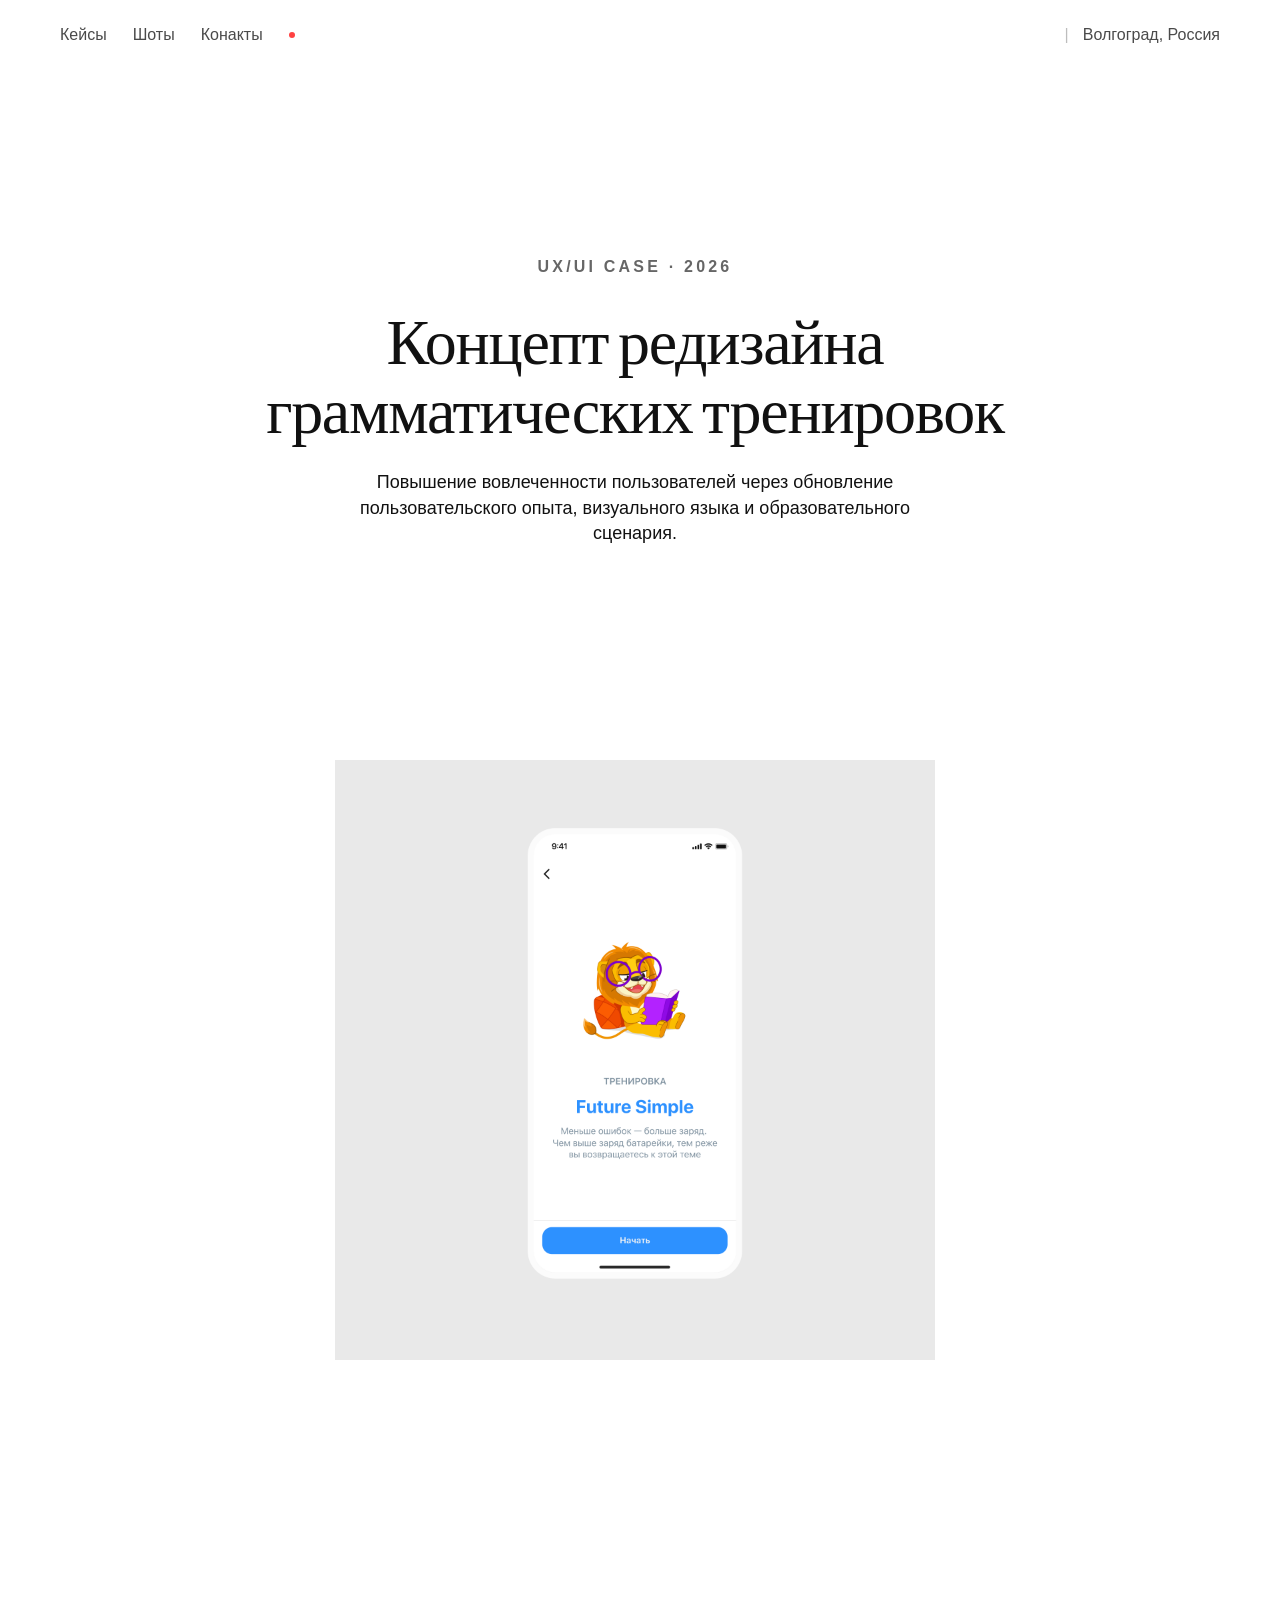
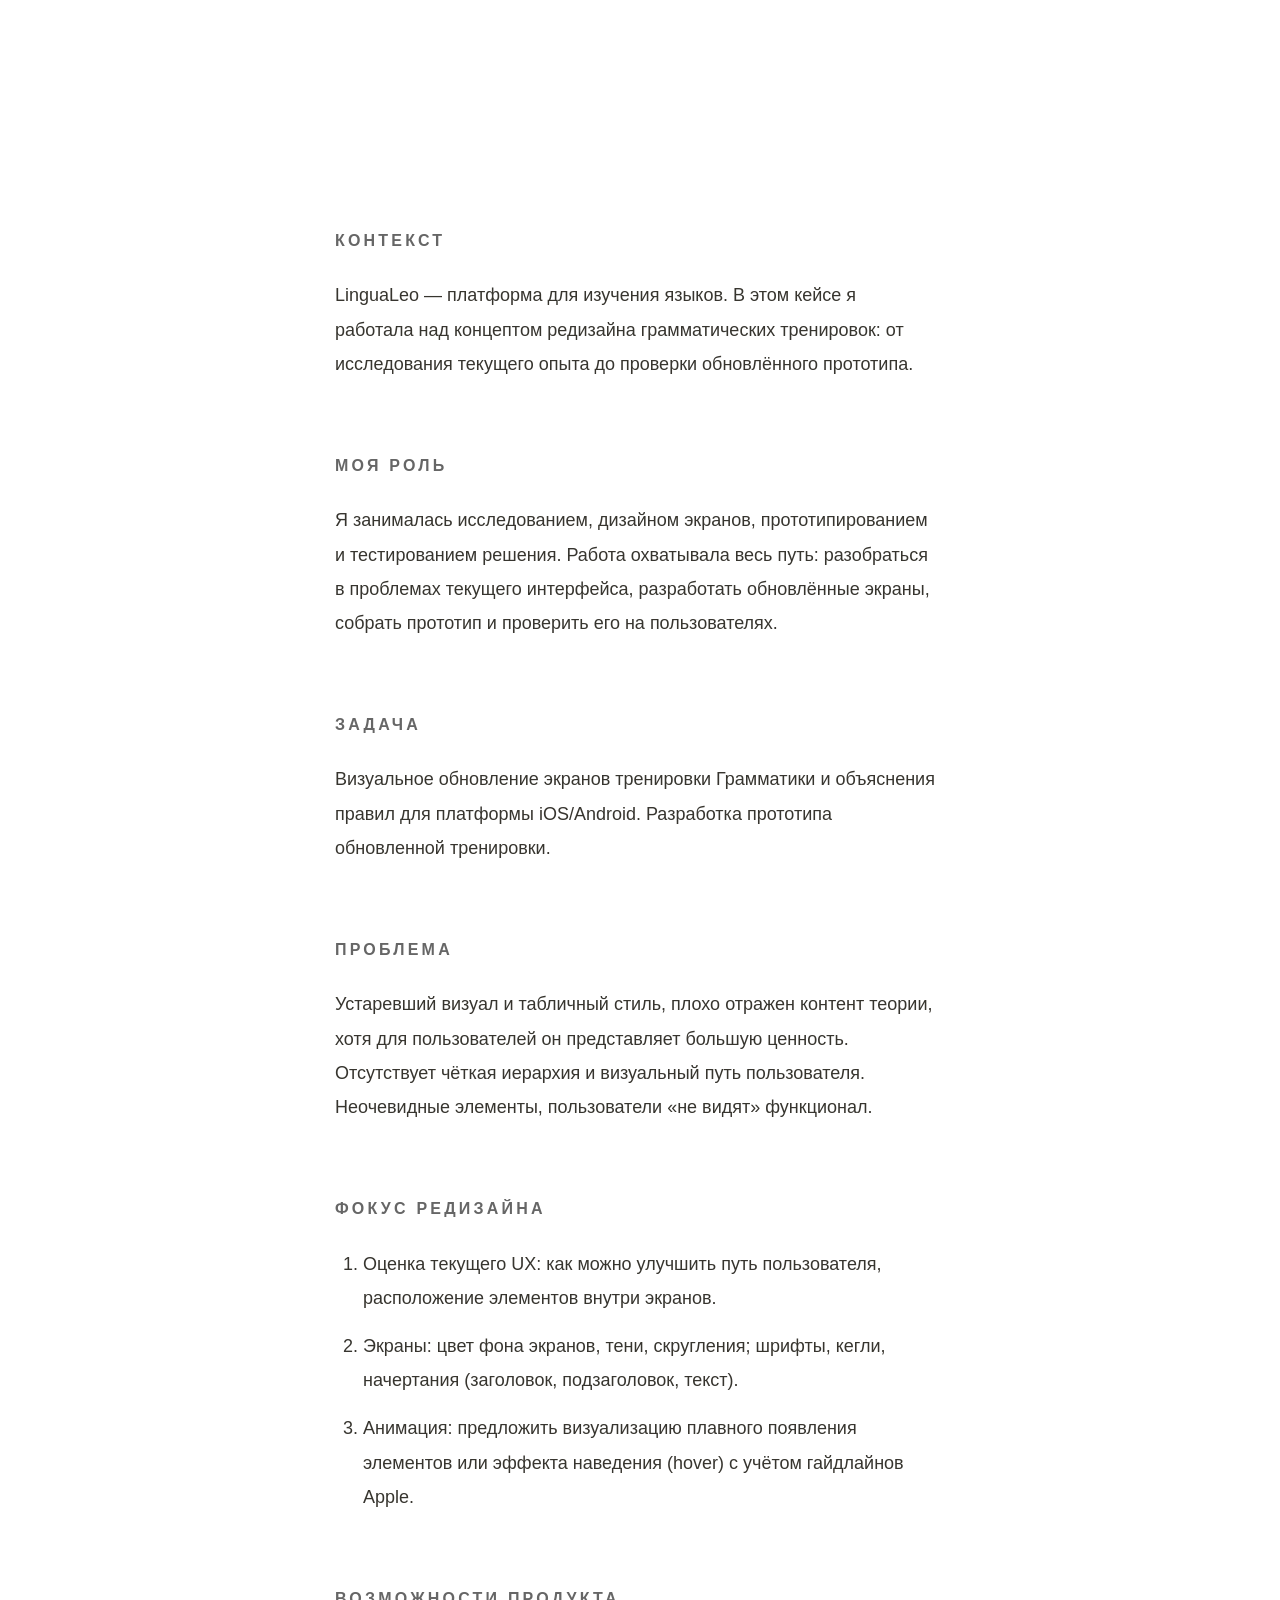
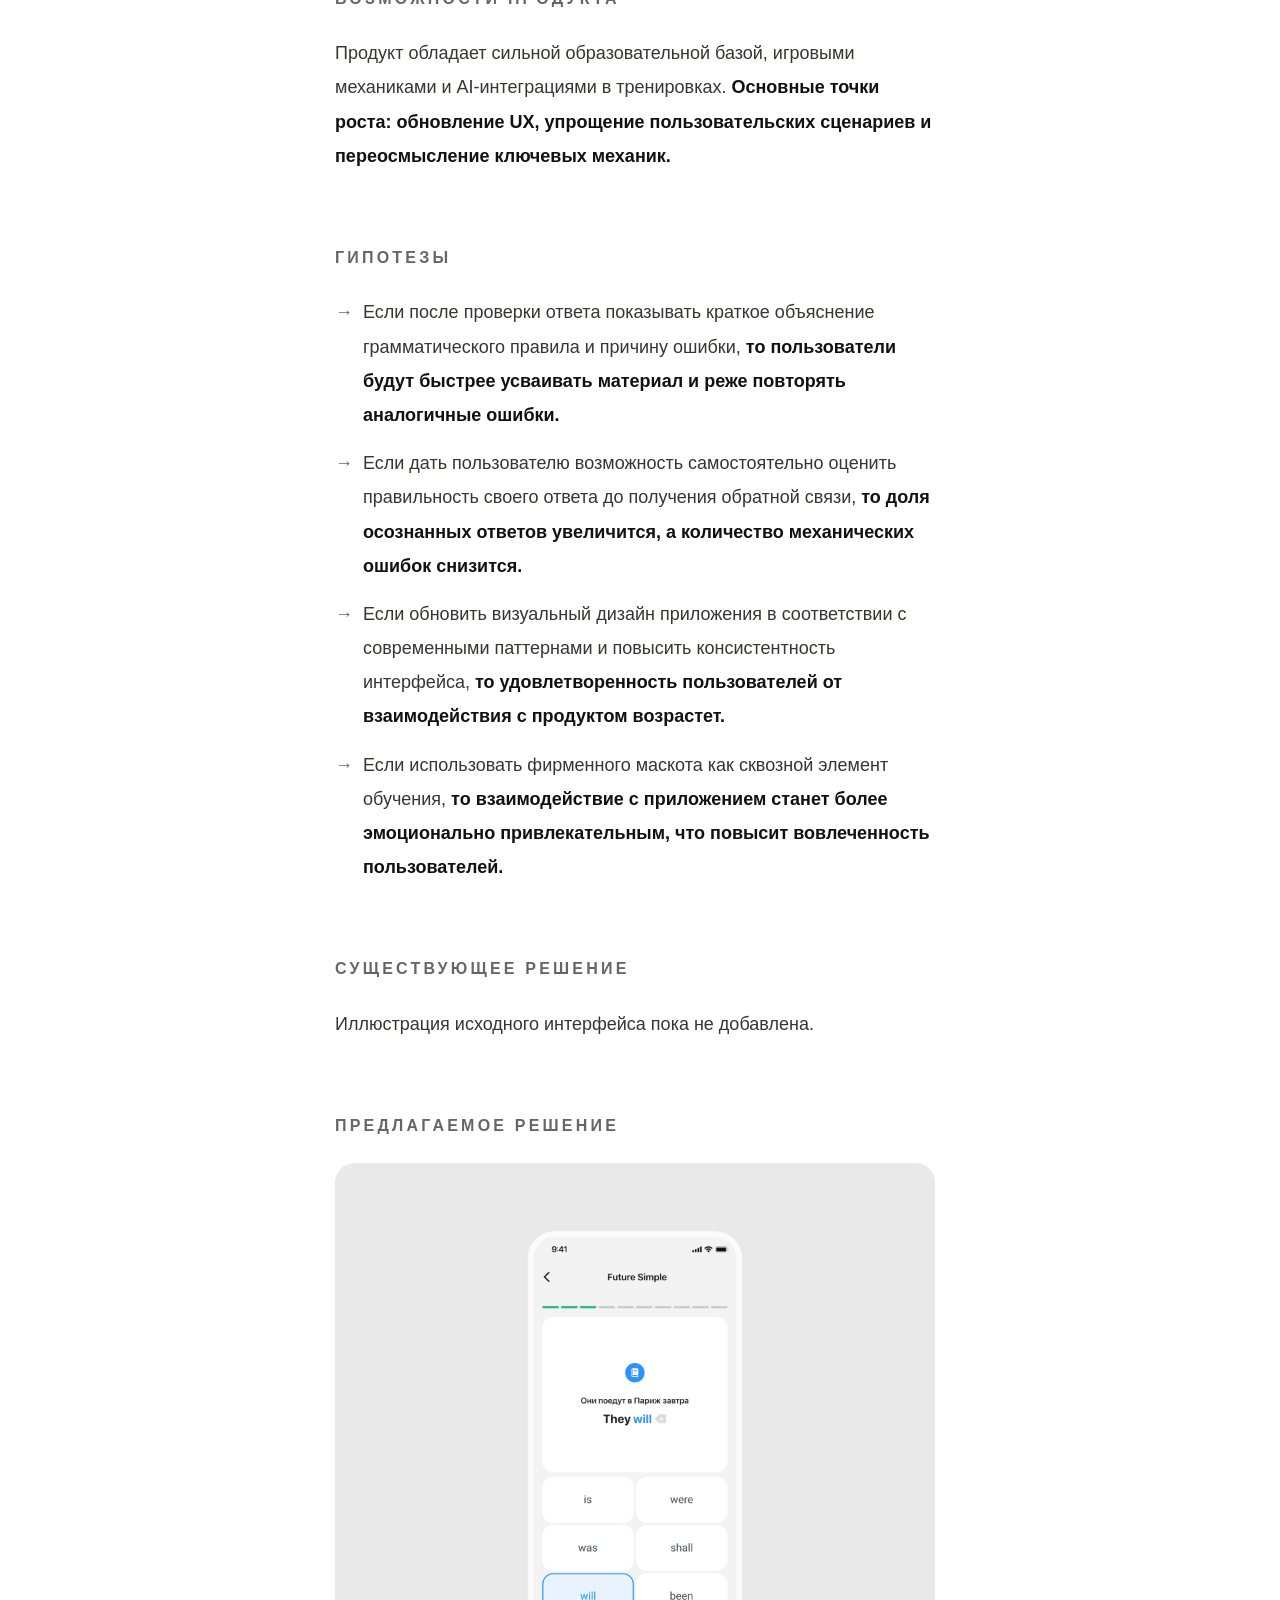
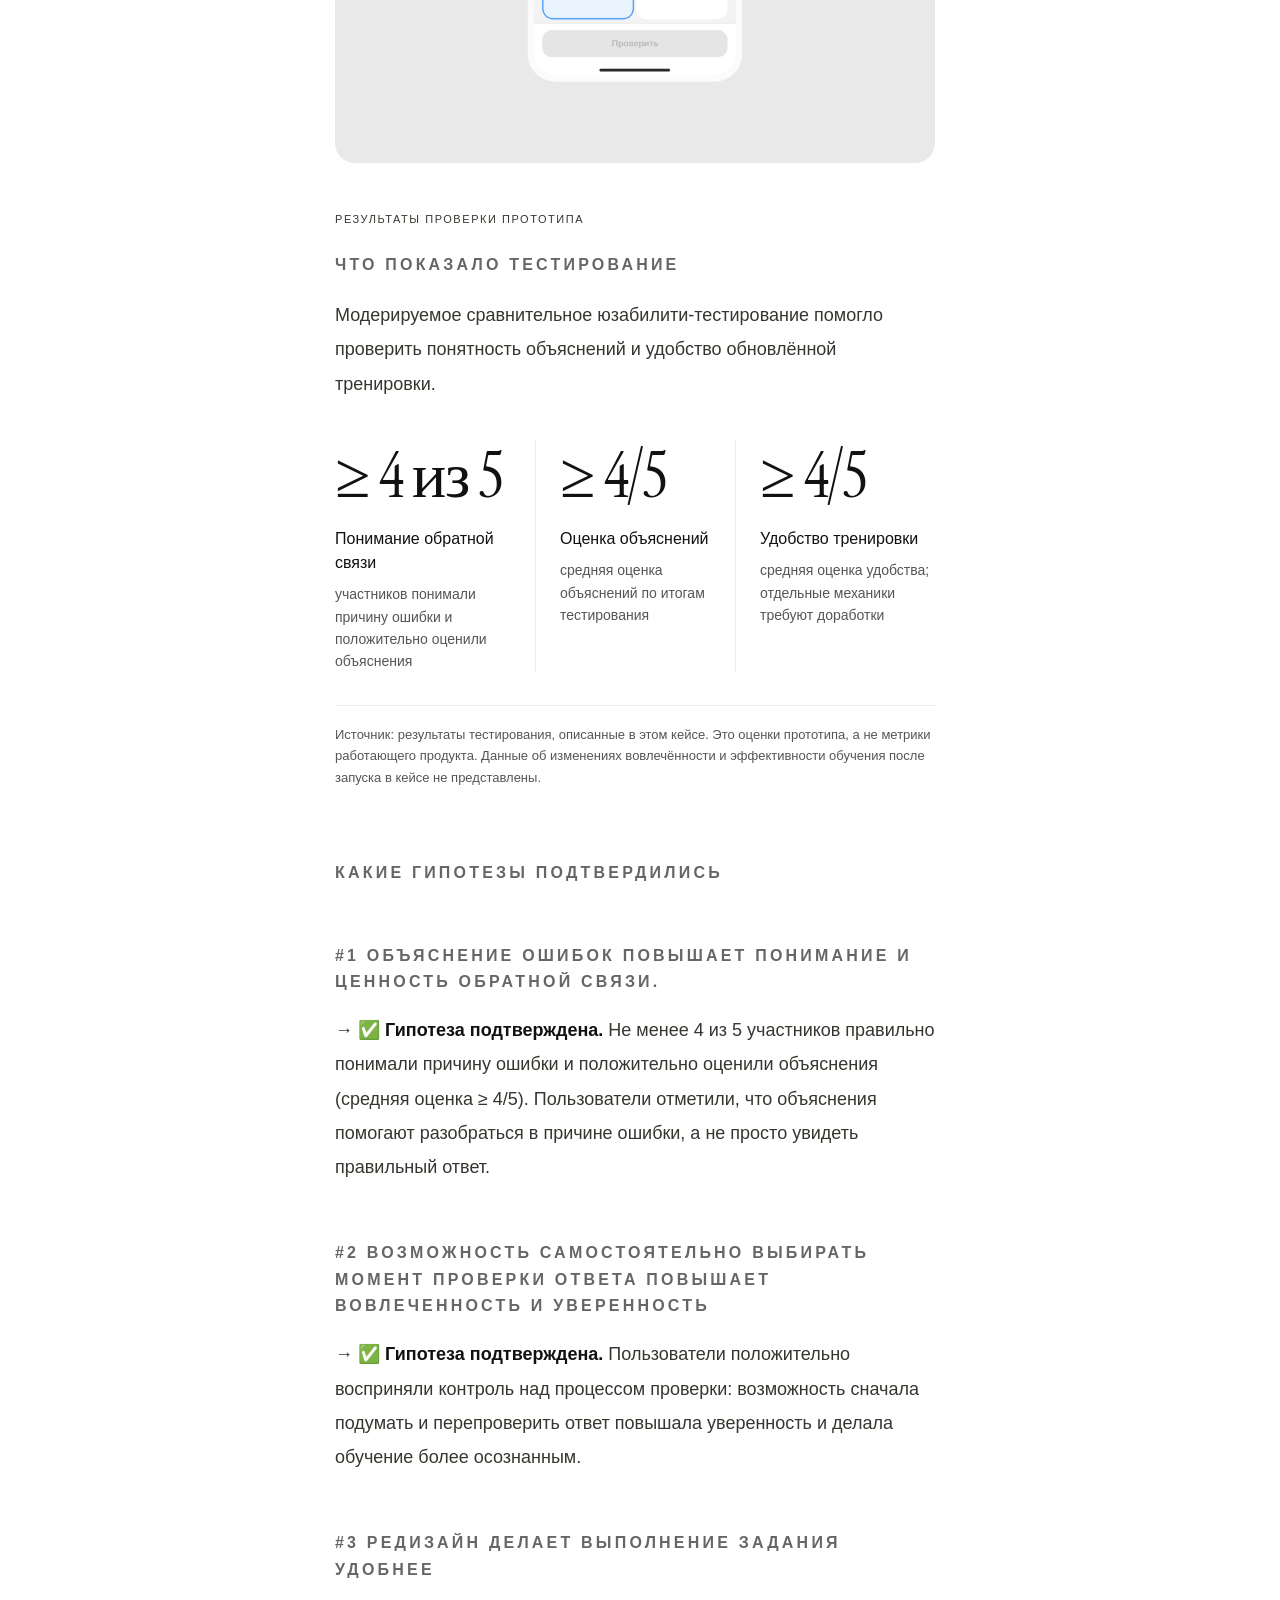
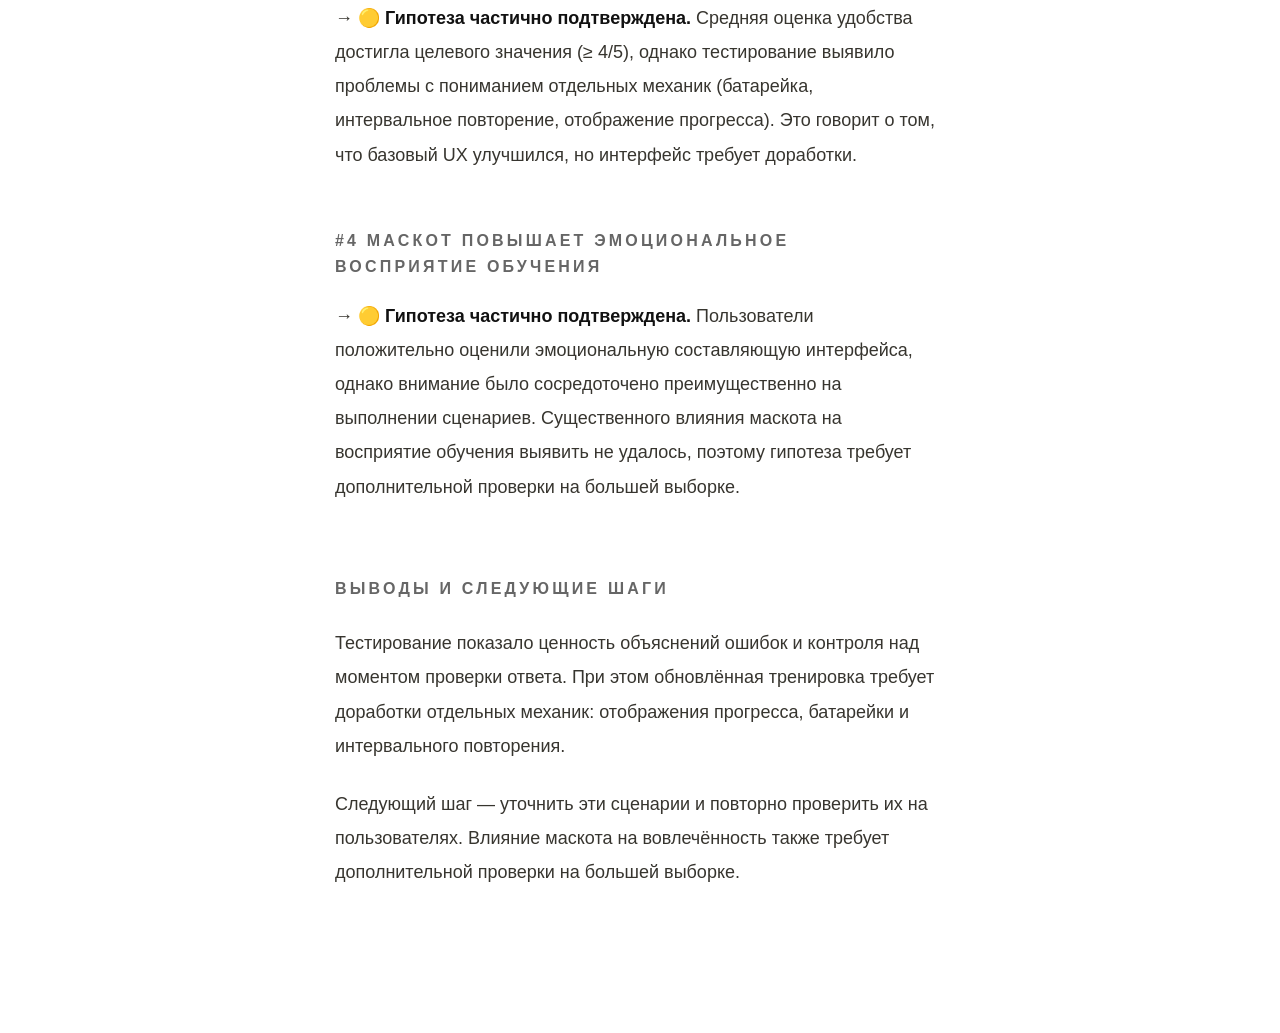
==== ling.html @ b4ce3ec4 "Center case caption and move close button outside popup" ====
<!DOCTYPE html>
<html lang="ru">
  <head>
    <meta charset="UTF-8" />
    <meta name="viewport" content="width=device-width, initial-scale=1.0" />
    <meta http-equiv="X-UA-Compatible" content="ie=edge" />
    <title>Lingualeo</title>
    <link rel="stylesheet" href="styles.css?v=20261026-case-header-1" />
    <link rel="stylesheet" href="ling.css?v=20261026-case-header-1" />
    <link rel="preconnect" href="https://fonts.googleapis.com" />
    <link rel="preconnect" href="https://fonts.gstatic.com" crossorigin />
    <link
      href="https://fonts.googleapis.com/css2?family=Instrument+Serif:ital@0;1&display=swap"
      rel="stylesheet"
    />
  </head>
  <header class="header">
    <nav class="nav">
      <a href="#home">Кейсы</a>
      <a href="#projects">Шоты</a>
      <a href="#contact">Конакты</a>

      <span class="status"></span>
    </nav>

    <div class="header__info">
      <span id="clock"></span>

      <span class="divider">|</span>

      <span>Волгоград, Россия</span>
    </div>
  </header>
  <body class="case-page">
    <!-- Hero -->
    <section class="hero">
      <div class="hero__content">
        <p class="hero__subtitle">UX/UI CASE · 2026</p>

        <h1 class="hero__title">
          Концепт редизайна<br />
          грамматических тренировок
        </h1>

        <p class="hero__link">
          Повышение вовлеченности пользователей через обновление
          пользовательского опыта, визуального языка и образовательного
          сценария.
        </p>
      </div>
    </section>

    <!-- Большой баннер -->

    <section class="ui-design">
      <img src="imahes/lingualeo-01.png" class="case-cover" alt="LinguaLeo" />
    </section>

    <!--аапп --->

    <section class="case-content">
      <div class="case-container">
        <h2 class="case-section-title">Контекст</h2>
        <p>LinguaLeo — платформа для изучения языков. В этом кейсе я работала над концептом редизайна грамматических тренировок: от исследования текущего опыта до проверки обновлённого прототипа.</p>

        <h3>Моя роль</h3>
        <p>Я занималась исследованием, дизайном экранов, прототипированием и тестированием решения. Работа охватывала весь путь: разобраться в проблемах текущего интерфейса, разработать обновлённые экраны, собрать прототип и проверить его на пользователях.</p>


        <h3>Задача</h3>

        <p>
          Визуальное обновление экранов тренировки Грамматики и объяснения
          правил для платформы iOS/Android. Разработка прототипа обновленной
          тренировки.
        </p>

        <h3>Проблема</h3>

        <p>
          Устаревший визуал и табличный стиль, плохо отражен контент теории,
          хотя для пользователей он представляет большую ценность. Отсутствует
          чёткая иерархия и визуальный путь пользователя. Неочевидные элементы,
          пользователи «не видят» функционал.
        </p>

        <h3>Фокус редизайна</h3>

        <ol>
          <li>
            Оценка текущего UX: как можно улучшить путь пользователя,
            расположение элементов внутри экранов.
          </li>

          <li>
            Экраны: цвет фона экранов, тени, скругления; шрифты, кегли,
            начертания (заголовок, подзаголовок, текст).
          </li>

          <li>
            Анимация: предложить визуализацию плавного появления элементов или
            эффекта наведения (hover) с учётом гайдлайнов Apple.
          </li>
        </ol>

        <h3>Возможности продукта</h3>

        <p>
          Продукт обладает сильной образовательной базой, игровыми механиками и
          AI-интеграциями в тренировках.

          <strong>
            Основные точки роста: обновление UX, упрощение пользовательских
            сценариев и переосмысление ключевых механик.
          </strong>
        </p>

        <h3>Гипотезы</h3>

        <ul class="arrow-list">
          <li>
            Если после проверки ответа показывать краткое объяснение
            грамматического правила и причину ошибки,
            <strong>
              то пользователи будут быстрее усваивать материал и реже повторять
              аналогичные ошибки.
            </strong>
          </li>

          <li>
            Если дать пользователю возможность самостоятельно оценить
            правильность своего ответа до получения обратной связи,
            <strong>
              то доля осознанных ответов увеличится, а количество механических
              ошибок снизится.
            </strong>
          </li>

          <li>
            Если обновить визуальный дизайн приложения в соответствии с
            современными паттернами и повысить консистентность интерфейса,
            <strong>
              то удовлетворенность пользователей от взаимодействия с продуктом
              возрастет.
            </strong>
          </li>

          <li>
            Если использовать фирменного маскота как сквозной элемент обучения,
            <strong>
              то взаимодействие с приложением станет более эмоционально
              привлекательным, что повысит вовлеченность пользователей.
            </strong>
          </li>
        </ul>

        <h3>Существующее решение</h3>

        <p>Иллюстрация исходного интерфейса пока не добавлена.</p>

        <h3>Предлагаемое решение</h3>

        <img src="imahes/lingualeo-02.png" alt="Концепт интерфейса LinguaLeo" loading="lazy" />

        <section class="case-results" aria-labelledby="case-results-title">
          <p class="case-results__eyebrow">РЕЗУЛЬТАТЫ ПРОВЕРКИ ПРОТОТИПА</p>
          <h2 id="case-results-title">Что показало тестирование</h2>
          <p class="case-results__intro">Модерируемое сравнительное юзабилити-тестирование помогло проверить понятность объяснений и удобство обновлённой тренировки.</p>
          <dl class="case-metrics">
            <div class="case-metrics__item">
              <dt>Понимание обратной связи</dt>
              <dd><strong>≥ 4 из 5</strong><span>участников понимали причину ошибки и положительно оценили объяснения</span></dd>
            </div>
            <div class="case-metrics__item">
              <dt>Оценка объяснений</dt>
              <dd><strong>≥ 4/5</strong><span>средняя оценка объяснений по итогам тестирования</span></dd>
            </div>
            <div class="case-metrics__item">
              <dt>Удобство тренировки</dt>
              <dd><strong>≥ 4/5</strong><span>средняя оценка удобства; отдельные механики требуют доработки</span></dd>
            </div>
          </dl>
          <p class="case-results__note">Источник: результаты тестирования, описанные в этом кейсе. Это оценки прототипа, а не метрики работающего продукта. Данные об изменениях вовлечённости и эффективности обучения после запуска в кейсе не представлены.</p>
        </section>

        <h3>Какие гипотезы подтвердились</h3>

        <h4>
          #1 Объяснение ошибок повышает понимание и ценность обратной связи.
        </h4>

        <p>
          → ✅ <strong>Гипотеза подтверждена.</strong>
          Не менее 4 из 5 участников правильно понимали причину ошибки и
          положительно оценили объяснения (средняя оценка ≥ 4/5). Пользователи
          отметили, что объяснения помогают разобраться в причине ошибки, а не
          просто увидеть правильный ответ.
        </p>

        <h4>
          #2 Возможность самостоятельно выбирать момент проверки ответа повышает
          вовлеченность и уверенность
        </h4>

        <p>
          → ✅ <strong>Гипотеза подтверждена.</strong>
          Пользователи положительно восприняли контроль над процессом проверки:
          возможность сначала подумать и перепроверить ответ повышала
          уверенность и делала обучение более осознанным.
        </p>

        <h4>#3 Редизайн делает выполнение задания удобнее</h4>

        <p>
          → 🟡 <strong>Гипотеза частично подтверждена.</strong>
          Средняя оценка удобства достигла целевого значения (≥ 4/5), однако
          тестирование выявило проблемы с пониманием отдельных механик
          (батарейка, интервальное повторение, отображение прогресса). Это
          говорит о том, что базовый UX улучшился, но интерфейс требует
          доработки.
        </p>

        <h4>#4 Маскот повышает эмоциональное восприятие обучения</h4>

        <p>
          → 🟡 <strong>Гипотеза частично подтверждена.</strong>
          Пользователи положительно оценили эмоциональную составляющую
          интерфейса, однако внимание было сосредоточено преимущественно на
          выполнении сценариев. Существенного влияния маскота на восприятие
          обучения выявить не удалось, поэтому гипотеза требует дополнительной
          проверки на большей выборке.
        </p>
        <h3>Выводы и следующие шаги</h3>
        <p>Тестирование показало ценность объяснений ошибок и контроля над моментом проверки ответа. При этом обновлённая тренировка требует доработки отдельных механик: отображения прогресса, батарейки и интервального повторения.</p>
        <p>Следующий шаг — уточнить эти сценарии и повторно проверить их на пользователях. Влияние маскота на вовлечённость также требует дополнительной проверки на большей выборке.</p>
      </div>
    </section>
  </body>
</html>
---- styles.css ----
* {
  margin: 0;
  padding: 0;
  box-sizing: border-box;
}

.header {
  position: fixed;
  top: 0;
  left: 0;

  width: 100%;

  display: flex;
  justify-content: space-between;
  align-items: center;

  padding: 26px 60px;

  background: rgba(255, 255, 255, 0.75);
  backdrop-filter: blur(12px);
  -webkit-backdrop-filter: blur(12px);

  z-index: 999;
}

.nav {
  display: flex;
  align-items: center;
  gap: 26px;
}

.nav a {
  text-decoration: none;
  color: #4a4a4a;
  font-family: Inter, sans-serif;
  font-size: 16px;

  transition: 0.25s;
}

.nav a:hover {
  color: #111;
}

.status {
  width: 6px;
  height: 6px;

  background: #ff4242;
  border-radius: 50%;
}

.header__info {
  display: flex;
  align-items: center;
  gap: 14px;

  font-family: Inter, sans-serif;
  font-size: 16px;
  color: #4a4a4a;
}

.divider {
  color: #bdbdbd;
}

#theme-toggle {
  border: none;
  background: none;
  cursor: pointer;
  font-size: 20px;
}

body {
  background: #fff;
  color: #111;
}

.hero {
  min-height: 100vh;

  display: flex;
  justify-content: center;
  align-items: center;
}

.hero__content {
  display: flex;
  flex-direction: column;
  align-items: center;
  text-align: center;

  margin-top: -80px;
}
.hero__avatar {
  width: 200px;
  height: 200px;

  border-radius: 18px;
  object-fit: cover;

  margin-bottom: 28px;
}

.hero__subtitle {
  font-family: "Inter", sans-serif;
  font-size: 16px;
  font-weight: 500;

  letter-spacing: 0.4em;
  color: #9b9b9b;

  margin-bottom: 32px;
}
.hero__title {
  font-family: "Instrument Serif", serif;
  font-size: 72px;
  font-weight: 400;
  line-height: 0.95;
  letter-spacing: -0.02em;
  margin-bottom: 24px;
}

.hero__link {
  display: flex;
  flex-direction: column;
  align-items: center;
  text-align: center;
  font-family: "Inter", sans-serif;
  font-size: 18px;
  color: #111;
  line-height: 1.4;
  max-width: 600px;

  text-decoration: none;
  transition: opacity 0.25s;
  margin-bottom: 16px;
}

.about__links {
  display: flex;
  gap: 32px;
  flex-wrap: wrap;
  justify-content: center;
}

.about__links a {
  font-family: "Inter", sans-serif;
  font-size: 18px;
  color: #555;

  text-decoration: none;

  transition: 0.25s;
}

.about__links a:hover {
  color: #111;
}

/* =========================
   Mobile
========================= */

@media (max-width: 768px) {
  .header {
    padding: 20px;
  }

  .nav {
    gap: 16px;
  }

  .nav a {
    font-size: 16px;
  }

  .header__info {
    display: none;
  }

  .hero {
    padding: 100px 20px 40px;
    min-height: auto;
  }

  .hero__content {
    margin-top: 0;
  }

  .hero__avatar {
    width: 128px;
    height: 128px;
    margin-bottom: 24px;
    margin-top: 48px;
  }

  .hero__subtitle {
    font-size: 12px;
    letter-spacing: 0.3em;
    margin-bottom: 32px;
    text-align: center;
  }

  .hero__title {
    font-size: 48px;
    line-height: 1;
    margin-bottom: 20px;
  }

  .hero__link {
    font-size: 16px;
    margin-bottom: 32px;
    max-width: 320px;
  }

  .about__links {
    gap: 18px;
    flex-direction: column;
    align-items: center;
    margin-bottom: 96px;
  }

  .about__links a {
    font-size: 16px;
  }
}

@media (max-width: 768px) {
  .header {
    justify-content: center;
    padding: 18px 20px;
  }

  .header__info {
    display: none;
  }

  .nav {
    gap: 20px;
    flex-wrap: wrap;
    justify-content: center;
  }
}

/* ===== UI Design Section ===== */

.ui-design {
  padding: 80px 20px; /* Расстояние между блоками тут */

  display: flex;
  flex-direction: column;
  align-items: center;
}

.ui-design__subtitle {
  font-family: "Inter", sans-serif;
  font-size: 12px;
  letter-spacing: 0.18em;
  text-transform: uppercase;

  color: #888;

  margin-bottom: 10px;
}

.ui-design__title {
  font-family: "Instrument Serif", serif;
  font-size: 48px;
  font-weight: 400;

  margin-bottom: 16px;
}

.ui-design__card {
  width: 640px;
  height: 640px;

  background: #ffd7cc;

  border-radius: 24px;

  display: flex;
  justify-content: center;
  align-items: flex-end;
  margin-bottom: 48px;
}

.ui-design__card img {
  width: 100%;

  display: block;

  transform: translateY(15px);
}

.ui-design {
  transform: translateY(-220px);
}

/* ===== MOB UI Design Section ===== */

@media (max-width: 768px) {
  .ui-design {
    padding: 36px 20px;
    transform: translateY(-100px);
  }

  .ui-design__card {
    width: 100%;
    max-width: 340px;
    height: 340px;
    border-radius: 20px;
    margin-bottom: 32px;
  }

  .ui-design__card img {
    width: 100%;
    transform: translateY(8px);
  }

  .ui-design__title {
    font-size: 48px;
    margin-bottom: 12px;
    text-align: center;
  }

  .ui-design__subtitle {
    font-size: 11px;
    letter-spacing: 0.12em;
    text-align: center;
  }
}

.ui-design__title {
  font-family: "Instrument Serif", serif;
  font-size: 64px;
  font-weight: 400;
  margin-bottom: 16px;
  cursor: pointer;
}

/* Слайдер */
.slider {
  position: relative;
  width: 640px;
  height: 640px;
  overflow: hidden;
  border-radius: 24px;
  background: #f8eae2;
  margin-bottom: 40px;
}

.slides {
  display: flex;
  width: 100%;
  height: 100%;
  transition: transform 1.5s ease;
}

.slide {
  transition: transform 0.3s ease;
  cursor: pointer;
  flex: 0 0 100%;
  width: 100%;
  height: 100%;
  object-fit: contain;
}
.slide.active {
  opacity: 1;
}

.slide:hover {
  transform: scale(1.02);
}

.slider__btn {
  position: absolute;
  top: 50%;
  transform: translateY(-50%);
  opacity: 0.5;

  width: 42px;
  height: 42px;

  border: none;
  border-radius: 50%;

  background: rgba(255, 255, 255, 0.8);

  cursor: pointer;

  font-size: 22px;

  transition: 0.3s;

  z-index: 10;
}

.slider__btn:hover {
  background: white;
  opacity: 0.75;
}

.slider__btn--prev {
  left: 20px;
}

.slider__btn--next {
  right: 20px;
}

.slider__dots {
  position: absolute;

  bottom: 28px;
  left: 50%;

  transform: translateX(-50%);

  display: flex;
  gap: 10px;
}

.dot {
  width: 8px;
  height: 8px;

  border-radius: 50%;

  background: rgba(255, 255, 255, 0.45);

  cursor: pointer;

  transition: 0.3s;
}

.dot.active {
  background: #ffffff;
}

/* ===== Mobile Slider ===== */

@media (max-width: 768px) {
  .slider {
    width: 100%;
    max-width: 340px;
    height: 340px;

    border-radius: 20px;
    margin-bottom: 32px;
  }

  .slides {
    display: flex;
    width: 100%;
    height: 100%;
    transition: transform 1.5s ease;
  }

  .slide {
    object-fit: contain;
  }

  .slider__btn {
    width: 32px;
    height: 32px;

    top: 50%;
    transform: translateY(-50%);

    padding: 0;

    display: flex;
    justify-content: center;
    align-items: center;
  }

  .slider__btn--prev {
    left: 12px;
  }

  .slider__btn--next {
    right: 12px;
  }

  .slider__btn img {
    width: 18px;
    height: 18px;
    display: block;
  }

  .slider__dots {
    bottom: 16px;
    gap: 8px;
  }

  .dot {
    width: 6px;
    height: 6px;
  }
  .slider__btn img {
    width: 12px;
    height: 12px;
  }
}
.mobile-br {
  display: none;
}

@media (max-width: 768px) {
  .mobile-br {
    display: block;
  }
}

.hover-label {
  position: fixed;
  left: 0;
  top: 0;

  padding: 10px 18px;

  border-radius: 999px;

  background: #111;
  color: #fff;

  font-size: 14px;
  font-weight: 500;

  pointer-events: none;

  opacity: 0;
  transform: translate(-50%, -50%) scale(0.8);

  transition: opacity 0.25s ease, transform 0.25s ease;

  z-index: 9999;
}

.hover-label.show {
  opacity: 1;
  transform: translate(-50%, -50%) scale(1);
}

.project-link {
  display: inline-block;
  color: inherit;
  text-decoration: none;
}

.ui-design__title {
  position: relative;
  display: inline-block;
  transition: transform 0.35s cubic-bezier(0.22, 0.61, 0.36, 1);
}

.ui-design__title::after {
  content: "→";
  position: absolute;
  top: 50%;
  right: -78px;

  transform: translateY(-50%) translateX(-8px);
  opacity: 0;

  transition: 0.35s cubic-bezier(0.22, 0.61, 0.36, 1);
}

.project-link .ui-design__title {
  transition: opacity 0.3s ease;
}

.project-link:hover .ui-design__title {
  opacity: 0.55;
}
html {
  scroll-behavior: smooth;
}
.hero__link a {
  color: inherit;
  text-decoration: none;
}

.hero__link a:visited {
  color: inherit;
}

.hero__link a:hover {
  color: inherit;
  text-decoration: none;
}

.hero__link a:active {
  color: inherit;
}
.hero__link a {
  color: inherit;
  text-decoration: none;
  border-bottom: 1px solid transparent;
  transition: border-color 0.2s ease;
}

.hero__link a:hover {
  border-bottom-color: currentColor;
}

.hero2 {
  margin-top: 200px;
  margin-bottom: 400px;
}

/* Mobile */
@media (max-width: 768px) {
  .hero2 {
    margin-bottom: 300px;
    margin-top: 164px;
  }
}

.hero2__title {
  font-size: 64px;
  text-align: center;
  font-family: "Instrument Serif", serif;

  font-weight: 400;

  margin-bottom: 16px;
}

/* Case overlay: the project stays visible behind a reading surface. */
:root {
  --scroll-thumb: #c5c5c5;
  --scroll-track: #fff;
  --scroll-hover: #888;
  --scroll-active: #555;
  scrollbar-color: var(--scroll-thumb) var(--scroll-track);
  scrollbar-gutter: stable;
}
* { scrollbar-color: var(--scroll-thumb) var(--scroll-track); scrollbar-width: thin; }
::-webkit-scrollbar { width: 8px; height: 8px; }
::-webkit-scrollbar-track { background: var(--scroll-track); }
::-webkit-scrollbar-thumb { background: var(--scroll-thumb); border: 2px solid var(--scroll-track); border-radius: 999px; }
::-webkit-scrollbar-thumb:hover { background: var(--scroll-hover); }
::-webkit-scrollbar-thumb:active { background: var(--scroll-active); }
html.case-open { overflow: hidden; }
.case-trigger { color: inherit; text-decoration: none; cursor: pointer; }
.case-trigger:hover { opacity: .6; }
.case-trigger:active { opacity: .8; }
.case-trigger:focus-visible, .case-dialog button:focus-visible, .case-dialog a:focus-visible {
  outline: 2px solid #111; outline-offset: 5px; border-radius: 4px;
}
.case-dialog {
  border: 0; border-radius: 24px; padding: 0;
  margin: auto; width: min(1040px, calc(100% - 64px));
  max-height: calc(100dvh - 64px); background: #fff; color: #111;
  box-shadow: 0 24px 100px #0003; overflow: hidden;
}
.case-dialog[open] { display: flex; flex-direction: column; }
.case-dialog::backdrop { background: #1119; backdrop-filter: blur(5px); }
.case-dialog__bar {
  display: flex; align-items: center; justify-content: space-between;
  gap: 16px; padding: 14px 24px; flex-shrink: 0; border-bottom: 1px solid #ececec;
}
.case-dialog__bar h2 { font: 500 14px/1.5 Inter, sans-serif; }
.case-dialog__close {
  width: 44px; height: 44px; border: 0; border-radius: 50%; background: #f5f5f5;
  color: #111; font: 28px/1 sans-serif; cursor: pointer;
}
.case-dialog__close:hover { background: #e5e5e5; }
.case-dialog__close:active { background: #d5d5d5; }
.case-dialog__body { overflow-y: auto; overscroll-behavior: contain; scrollbar-gutter: stable; min-height: 240px; }
.case-dialog .hero { min-height: auto; padding: 64px 32px 40px; }
.case-dialog .hero__content { margin: 0; }
.case-dialog .hero__subtitle { color: #666; letter-spacing: .2em; margin-bottom: 24px; }
.case-dialog .hero__title { font-size: clamp(34px, 5vw, 64px); line-height: 1.08; }
.case-dialog .hero__link { margin: 0; max-width: 620px; }
.case-dialog .ui-design { transform: none; padding: 0 32px; }
.case-dialog .case-cover { width: min(100%, 640px); height: auto; aspect-ratio: 1; object-fit: contain; border-radius: 20px; }
.case-dialog .case-content { padding: 0 24px 64px; }
.case-dialog .case-container { width: 100%; max-width: 760px; }
.case-dialog .case-container h3 { font-size: clamp(24px, 4vw, 32px); margin-top: 48px; }
.case-dialog .case-container h4 { font-size: clamp(20px, 3vw, 24px); }
.case-dialog .case-container p, .case-dialog .case-container li { font-size: 16px; line-height: 1.75; overflow-wrap: anywhere; }
.case-dialog__status { min-height: 240px; padding: 48px 24px; font: 16px/1.6 Inter, sans-serif; }
.case-dialog__status p { margin-bottom: 24px; }
.case-dialog__retry { padding: 10px 18px; margin-right: 20px; border: 1px solid #111; background: #111; color: #fff; border-radius: 8px; font: inherit; cursor: pointer; }
.case-dialog__retry:hover { background: #37352f; }
.case-dialog__retry:active { background: #555; }
.case-dialog__status a { color: #111; }
.case-dialog__status a:hover { text-decoration-thickness: 2px; }
@media (max-width: 600px) {
  .case-dialog { width: calc(100% - 16px); max-height: calc(100dvh - 16px); border-radius: 16px; }
  .case-dialog__bar { padding: 8px 16px; }
  .case-dialog .hero { padding: 40px 20px 24px; }
  .case-dialog .ui-design { padding: 0 16px; }
  .case-dialog .case-content { padding: 0 20px 40px; }
}
@media (prefers-reduced-motion: reduce) {
  html { scroll-behavior: auto; }
  .slides, .slide, .ui-design__title { transition: none; }
}
@media (forced-colors: active) {
  * { scrollbar-color: auto; }
  .case-dialog, .case-dialog__close { border: 1px solid CanvasText; }
}
---- ling.css ----
.case-content {
  padding: 120px 0;
}

.case-container {
  width: min(760px, calc(100% - 40px));
  margin: 0 auto;
}

.case-container h3 {
  font-family: "Inter", sans-serif;
  font-size: 32px;
  font-weight: 700;
  margin: 72px 0 24px;
  color: #111;
}

.case-container h4 {
  font-family: "Inter", sans-serif;
  font-size: 24px;
  font-weight: 600;
  margin: 56px 0 18px;
  color: #111;
}

.case-container p,
.case-container li {
  font-family: "Inter", sans-serif;
  font-size: 18px;
  line-height: 1.9;
  color: #37352f;
}

.case-container p {
  margin-bottom: 24px;
}

.case-container ol,
.case-container ul {
  margin: 24px 0 32px 28px;
}

.case-container li {
  margin-bottom: 14px;
}

.arrow-list {
  list-style: none;
  margin-left: 0 !important;
}

.arrow-list li {
  position: relative;
  padding-left: 28px;
}

.arrow-list li::before {
  content: "→";
  position: absolute;
  left: 0;
  color: #666;
}

.case-container strong {
  font-weight: 600;
  color: #111;
}

.case-container hr {
  margin: 80px 0;
  border: none;
  border-top: 1px solid #ececec;
}

.case-container img {
  width: 100%;
  border-radius: 20px;
  margin: 24px 0 48px;
  display: block;
}

/* Research outcomes, separate from unmeasured product impact. */
.case-results { margin-top: 48px; }
.case-results__eyebrow { font: 500 11px/1.5 Inter, sans-serif !important; letter-spacing: .14em; color: #555; }
.case-results h2 { font: 400 clamp(30px, 4vw, 44px)/1.15 "Instrument Serif", Georgia, serif; margin-bottom: 20px; }
.case-metrics { display: grid; grid-template-columns: repeat(3, minmax(0, 1fr)); gap: 0; margin: 40px 0 32px; }
.case-metrics__item { display: grid; grid-template-rows: auto auto 1fr; align-content: start; padding: 0 24px; font-family: Inter, sans-serif; }
.case-metrics__item:first-child { padding-left: 0; }
.case-metrics__item:last-child { padding-right: 0; }
.case-metrics__item + .case-metrics__item { border-left: 1px solid #ececec; }
.case-metrics dt { grid-row: 2; font-size: 16px; line-height: 1.5; color: #111; margin-bottom: 8px; }
.case-metrics dd { display: contents; }
.case-metrics dd strong { grid-row: 1; display: block; font-family: "Instrument Serif", Georgia, serif; font-size: clamp(40px, 5vw, 64px); line-height: 1.1; font-weight: 400; letter-spacing: -.02em; color: #111; margin-bottom: 16px; white-space: nowrap; }
.case-metrics dd span { grid-row: 3; display: block; font-size: 14px; line-height: 1.6; color: #555; }
.case-container .case-results__note { font-size: 13px; line-height: 1.65; color: #555; padding-top: 18px; border-top: 1px solid #ececec; }
@media (max-width: 600px) {
  .case-metrics { grid-template-columns: 1fr; gap: 24px; }
  .case-metrics__item, .case-metrics__item:first-child, .case-metrics__item:last-child { padding: 0; }
  .case-metrics__item + .case-metrics__item { border-left: 0; border-top: 1px solid #ececec; padding-top: 24px; }
}

.case-section-title {
  font: 400 clamp(30px, 4vw, 44px)/1.15 "Instrument Serif", Georgia, serif;
  margin: 48px 0 24px;
}


/* Case headings follow the existing UX/UI CASE eyebrow treatment. */
:is(.case-page, .case-dialog) :is(h1.hero__title, h2, h3, h4) {
  font-family: Inter, Arial, sans-serif;
  font-size: 16px;
  font-weight: 600;
  line-height: 1.65;
  letter-spacing: .2em;
  text-transform: uppercase;
  color: #666;
  overflow-wrap: anywhere;
}
.case-dialog .hero__title,
.case-page .hero__title { max-width: 680px; }
.case-dialog .hero__subtitle,
.case-page .hero__subtitle { font-weight: 600; letter-spacing: .2em; color: #666; }
@media (forced-colors: active) {
  :is(.case-page, .case-dialog) :is(h1, h2, h3, h4) { color: CanvasText; }
}

/* The case title retains the portfolio's expressive display typography. */
.case-page h1.hero__title,
.case-dialog h1.hero__title {
  font-family: "Instrument Serif", Georgia, serif;
  font-size: clamp(36px, 5vw, 64px);
  font-weight: 400;
  line-height: 1.08;
  letter-spacing: -.02em;
  text-transform: none;
  color: #111;
  max-width: 800px;
  text-wrap: balance;
  overflow-wrap: normal;
}

/* Reading measure: wider display title, narrower case narrative. */
.case-page h1.hero__title,
.case-dialog h1.hero__title { width: 100%; max-width: 800px; }
.case-page .hero__link,
.case-dialog .hero__link { width: 100%; max-width: 600px; }
.case-page .case-container,
.case-dialog .case-container { width: 100%; max-width: 600px; margin-inline: auto; }
.case-page .case-content { padding-inline: 20px; }

/* Case illustrations share the narrative's 600px reading column. */
.case-page .case-cover,
.case-dialog .case-cover {
  display: block;
  width: 100%;
  max-width: 600px;
  height: auto;
  margin-inline: auto;
}
.case-page .case-container img,
.case-dialog .case-container img {
  width: 100%;
  max-width: 600px;
  height: auto;
}
.case-dialog .ui-design { padding-inline: 24px; }
@media (max-width: 600px) {
  .case-dialog .ui-design { padding-inline: 20px; }
}

/* Compact case window with a shared 600px content measure. */
.case-dialog { width: min(680px, calc(100% - 32px)); }
.case-dialog .hero { padding-inline: 32px; }
.case-dialog .case-content,
.case-dialog .ui-design { padding-inline: 32px; }
@media (max-width: 600px) {
  .case-dialog { width: calc(100% - 16px); }
  .case-dialog .hero,
  .case-dialog .case-content,
  .case-dialog .ui-design { padding-inline: 20px; }
}


/* Centered case caption with the close control outside the reading surface. */
.case-dialog {
  position: fixed;
  width: min(680px, calc(100% - 112px));
  overflow: visible;
  border-radius: 40px;
}
.case-dialog__bar {
  justify-content: center;
  padding: 28px 32px;
  border-bottom: 0;
  border-radius: 40px 40px 0 0;
}
#case-dialog-title {
  font: 400 16px/1.5 Inter, Arial, sans-serif;
  color: #777;
  text-align: center;
  letter-spacing: normal;
  text-transform: none;
}
.case-dialog__close {
  position: absolute;
  top: 0;
  right: -52px;
  background: transparent;
  color: #fff;
  font-size: 32px;
}
.case-dialog__close:hover { background: #ffffff26; }
.case-dialog__close:active { background: #ffffff40; }
.case-dialog .case-dialog__close:focus-visible { outline-color: #fff; }
.case-dialog__body { border-radius: 0 0 40px 40px; }
@media (max-width: 600px) {
  .case-dialog { width: calc(100% - 68px); margin-left: 12px; border-radius: 28px; }
  .case-dialog__bar { padding: 24px 20px; border-radius: 28px 28px 0 0; }
  #case-dialog-title { font-size: 14px; }
  .case-dialog__close { right: -48px; }
  .case-dialog__body { border-radius: 0 0 28px 28px; }
}
@media (forced-colors: active) {
  #case-dialog-title, .case-dialog__close { color: CanvasText; }
}
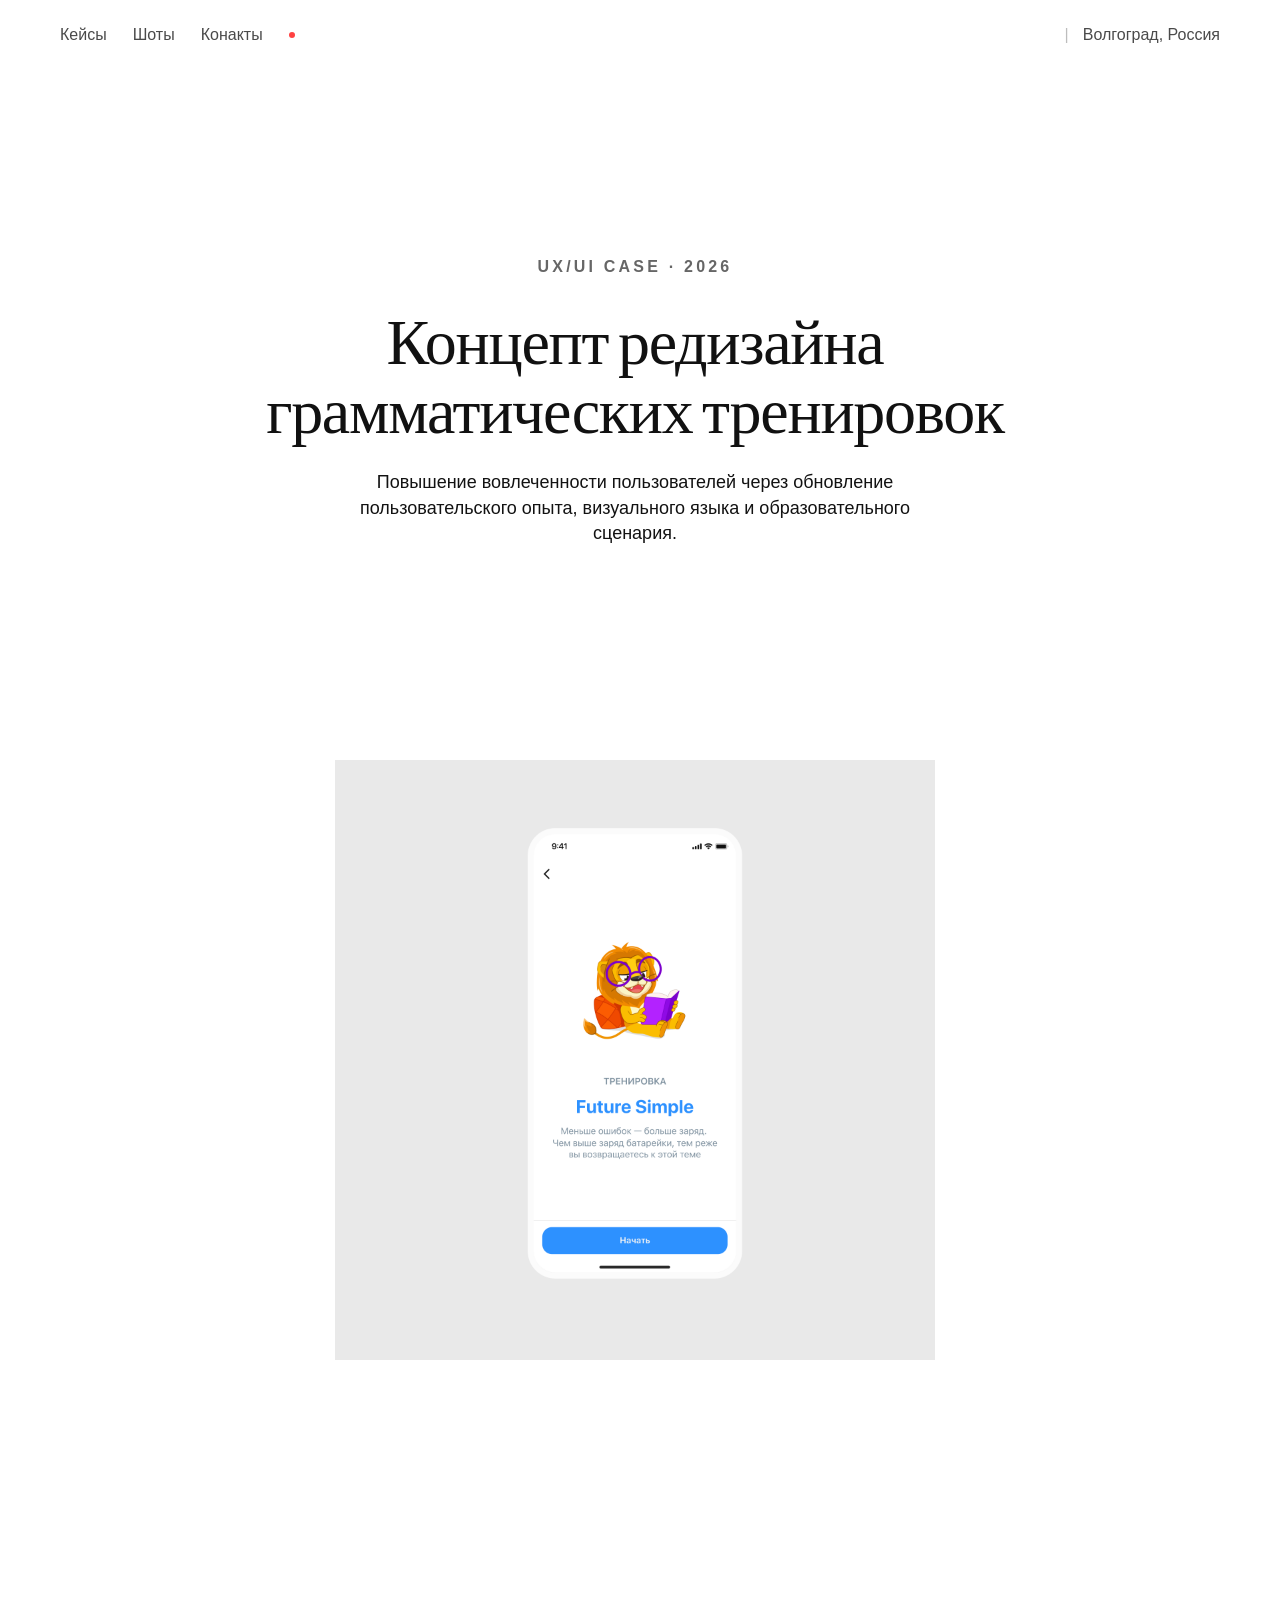
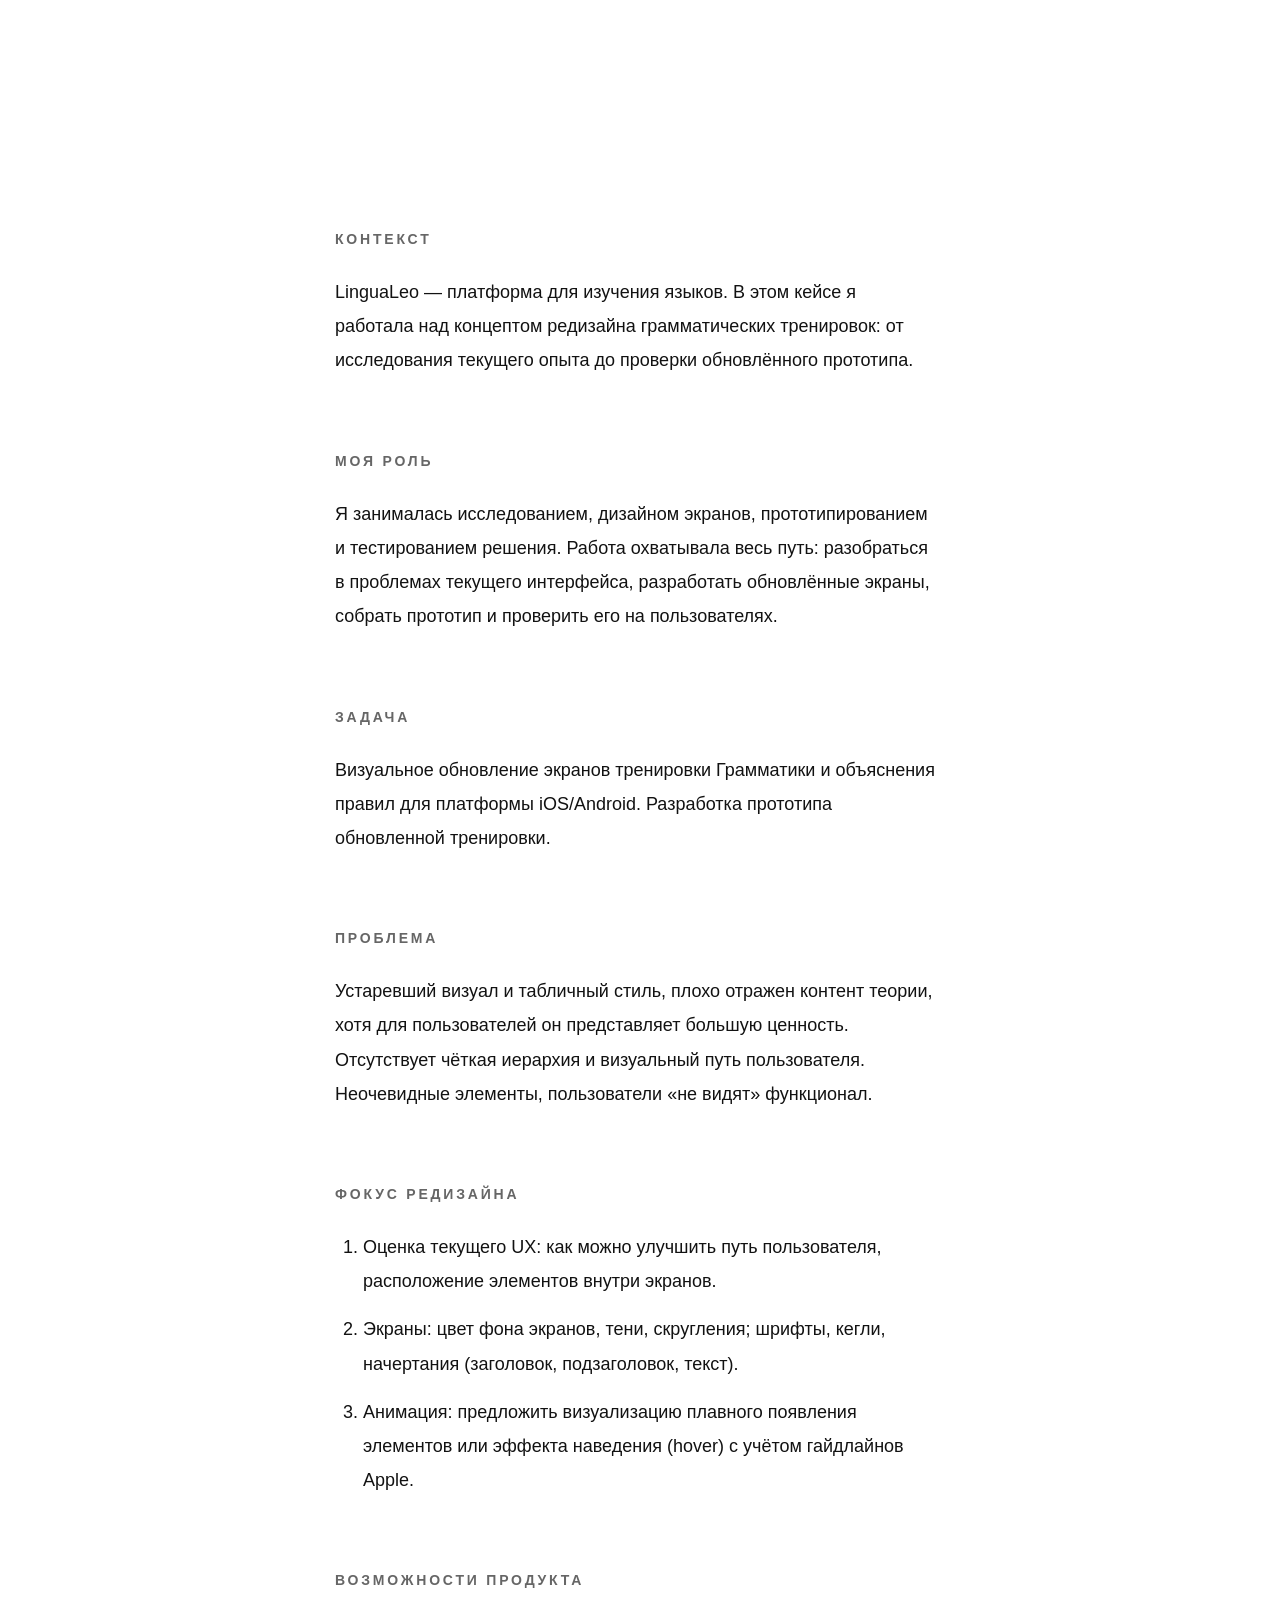
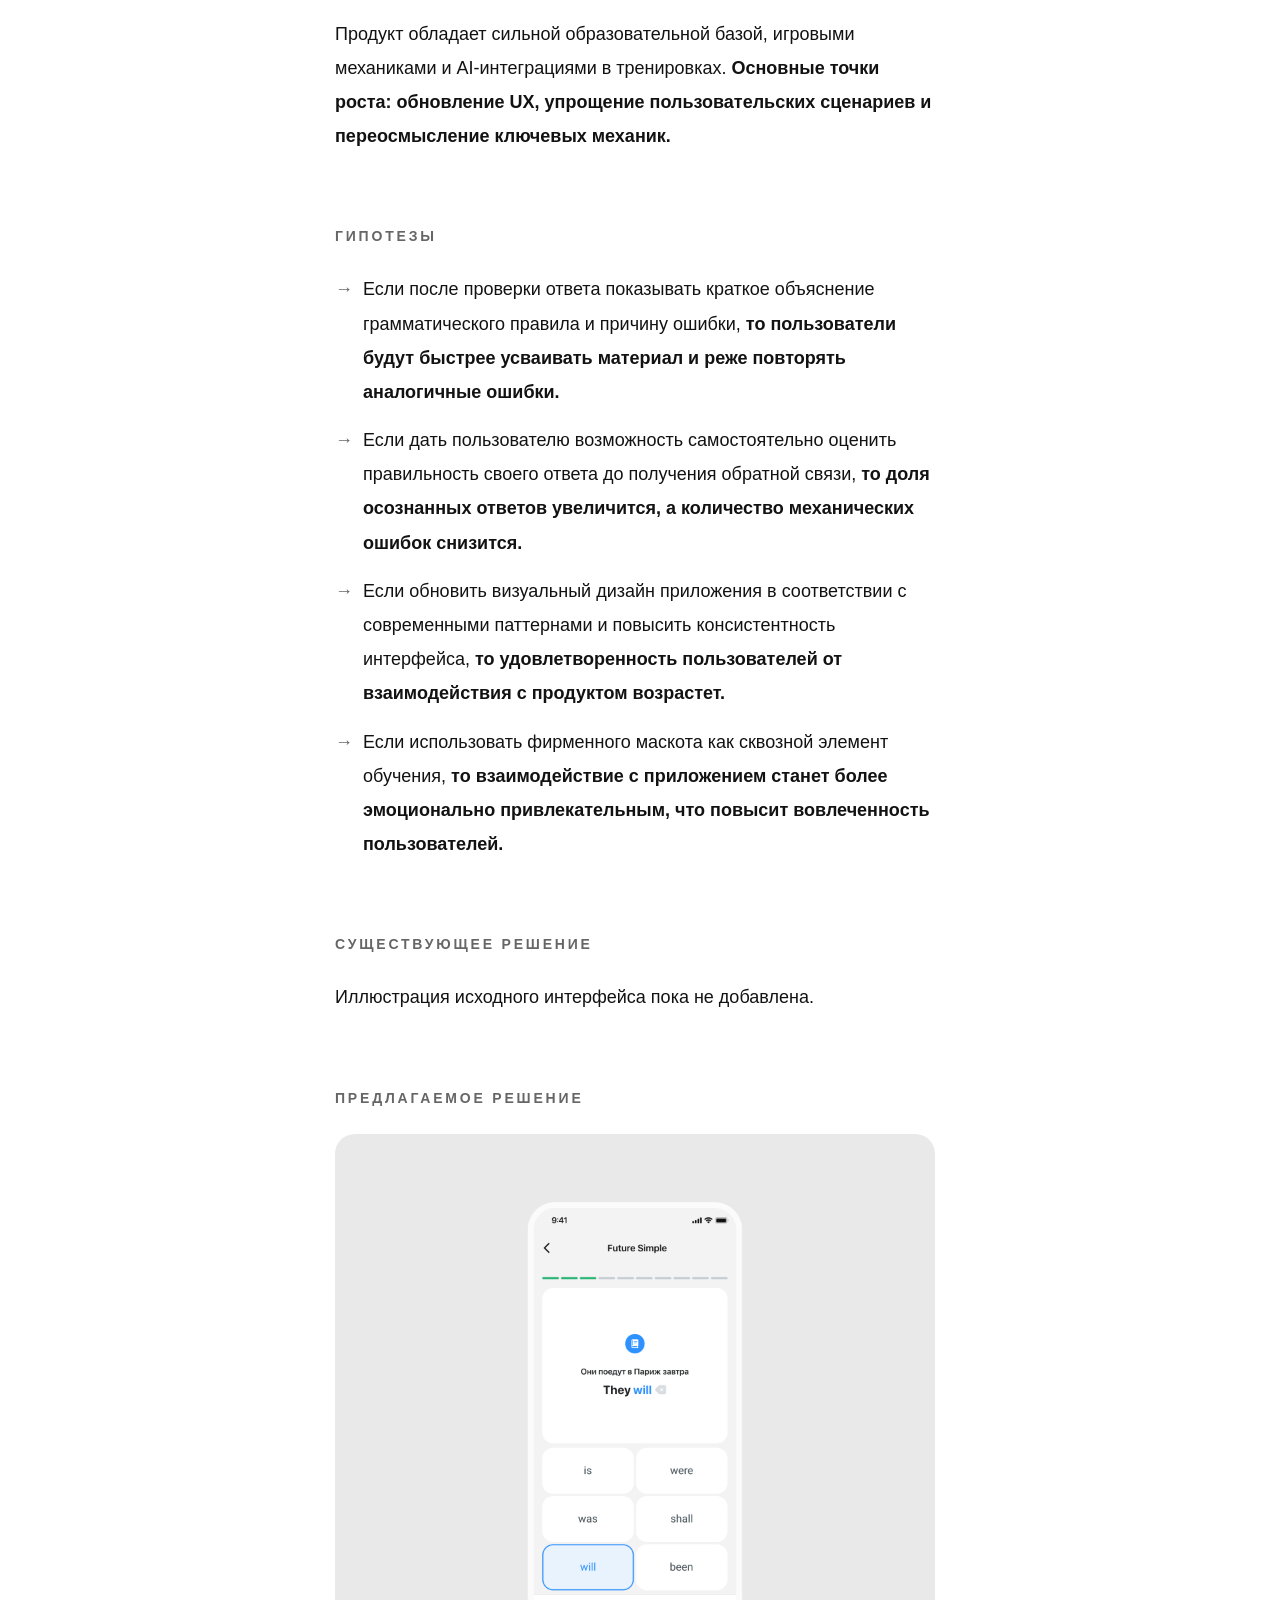
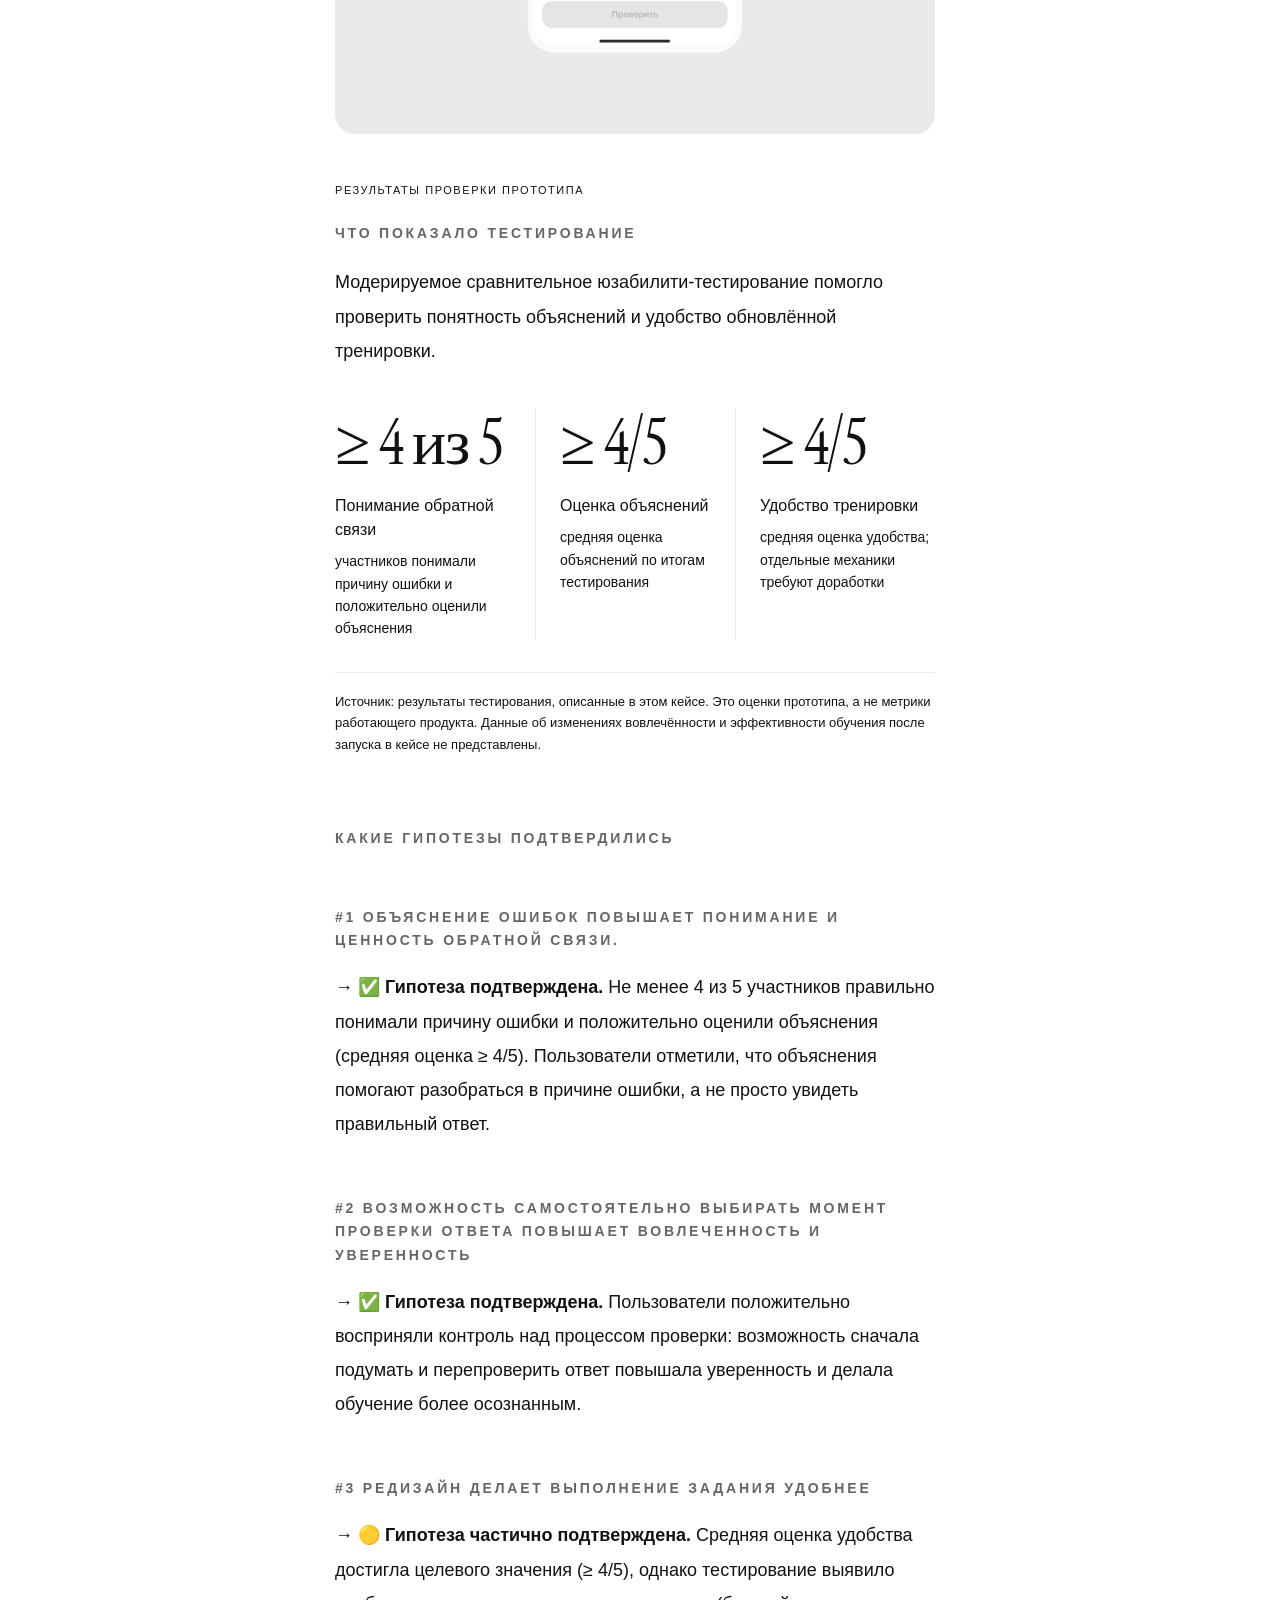
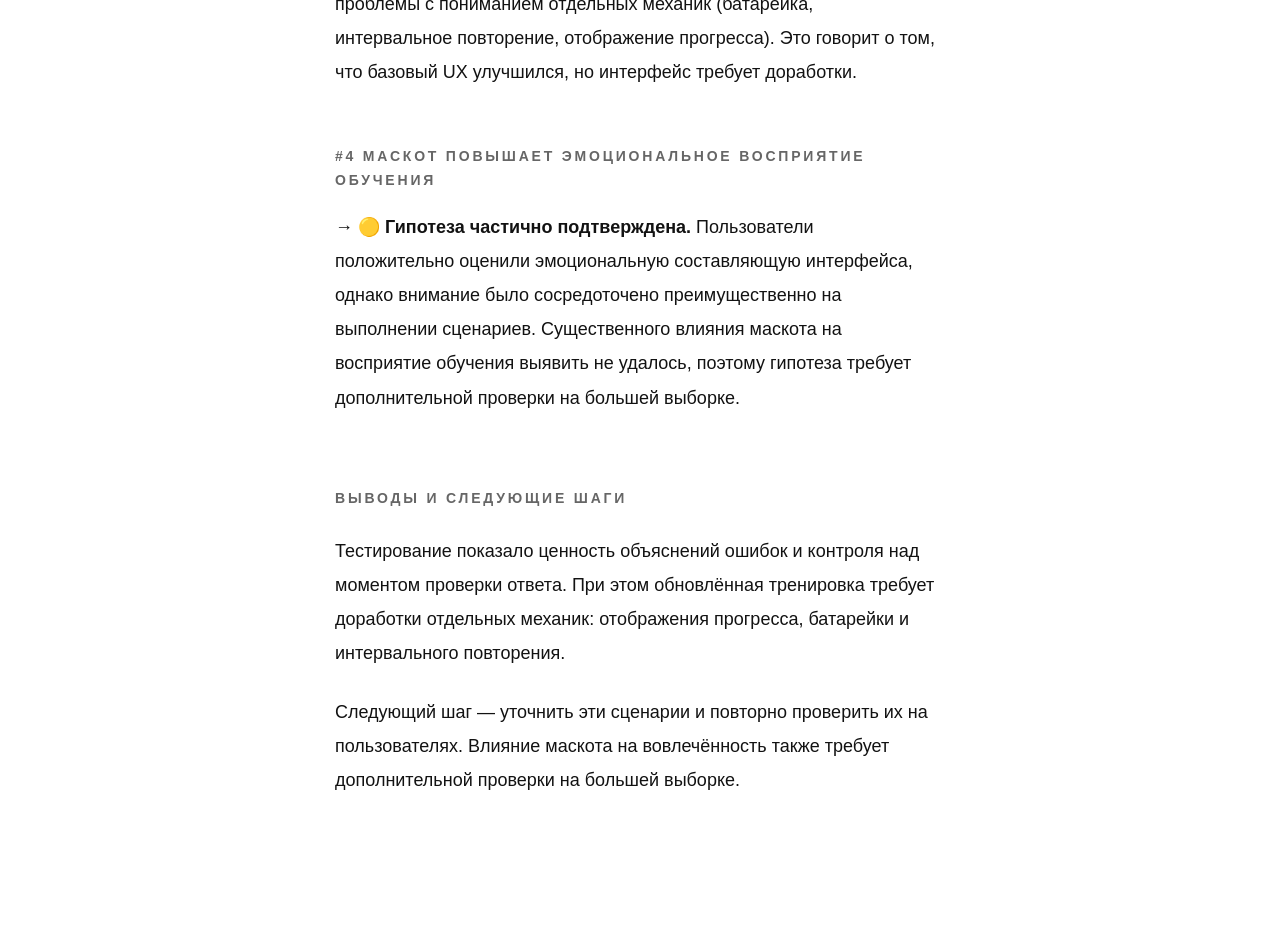
==== commit 244e602d: "Reduce case section headings and darken narrative text" ====
--- a/ling.html
+++ b/ling.html
@@ -5,8 +5,8 @@
     <meta name="viewport" content="width=device-width, initial-scale=1.0" />
     <meta http-equiv="X-UA-Compatible" content="ie=edge" />
     <title>Lingualeo</title>
-    <link rel="stylesheet" href="styles.css?v=20261026-case-header-1" />
-    <link rel="stylesheet" href="ling.css?v=20261026-case-header-1" />
+    <link rel="stylesheet" href="styles.css?v=20261026-text-14" />
+    <link rel="stylesheet" href="ling.css?v=20261026-text-14" />
     <link rel="preconnect" href="https://fonts.googleapis.com" />
     <link rel="preconnect" href="https://fonts.gstatic.com" crossorigin />
     <link
--- a/ling.css
+++ b/ling.css
@@ -223,3 +223,26 @@
 @media (forced-colors: active) {
   #case-dialog-title, .case-dialog__close { color: CanvasText; }
 }
+
+/* Smaller section labels and darker case narrative. */
+.case-page .case-container :is(h2, h3, h4),
+.case-dialog .case-container :is(h2, h3, h4) { font-size: 14px; }
+.case-page .case-container p,
+.case-page .case-container li,
+.case-dialog .case-container p,
+.case-dialog .case-container li,
+.case-page .hero__link,
+.case-dialog .hero__link,
+.case-metrics dt,
+.case-metrics dd span { color: #121212; }
+@media (forced-colors: active) {
+  .case-page .case-container p,
+  .case-page .case-container li,
+  .case-dialog .case-container p,
+  .case-dialog .case-container li,
+  .case-page .hero__link,
+  .case-dialog .hero__link,
+  .case-metrics dt,
+  .case-metrics dd span { color: CanvasText; }
+}
+.case-container strong { color: #121212; }
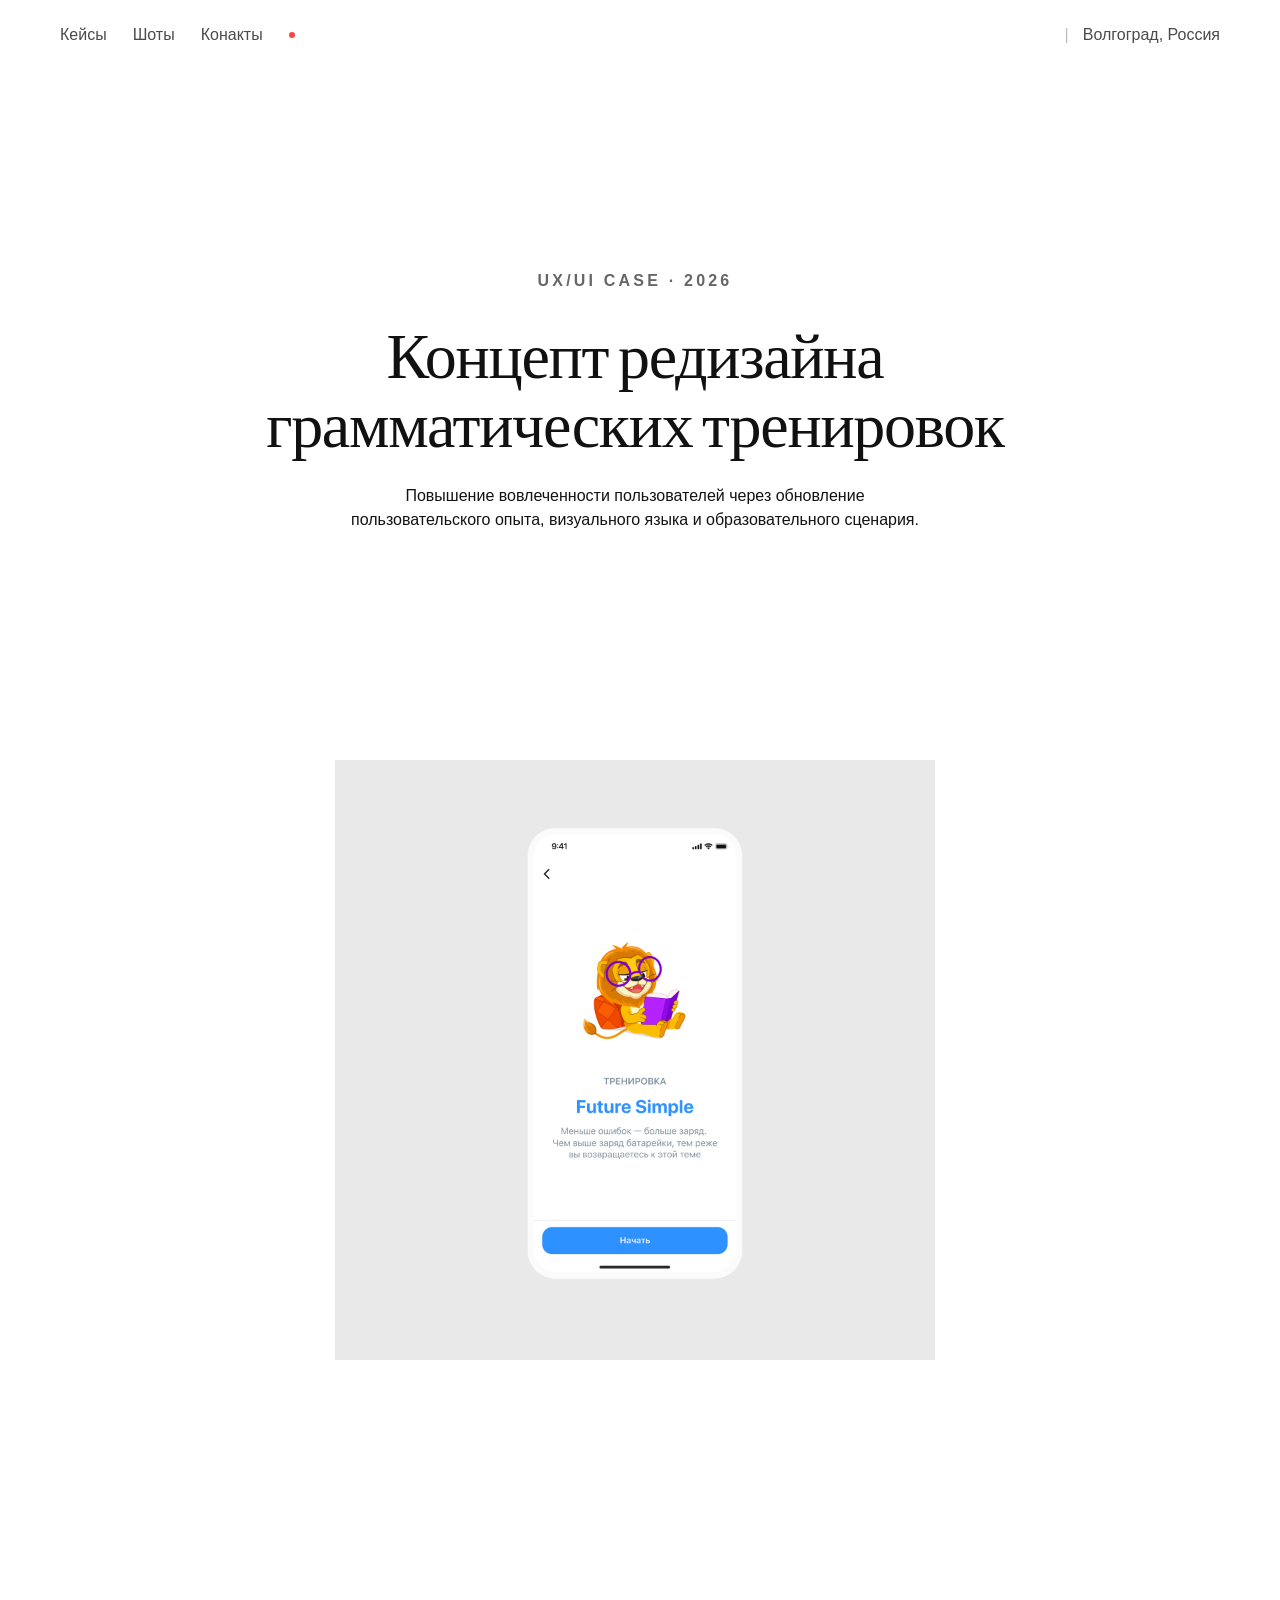
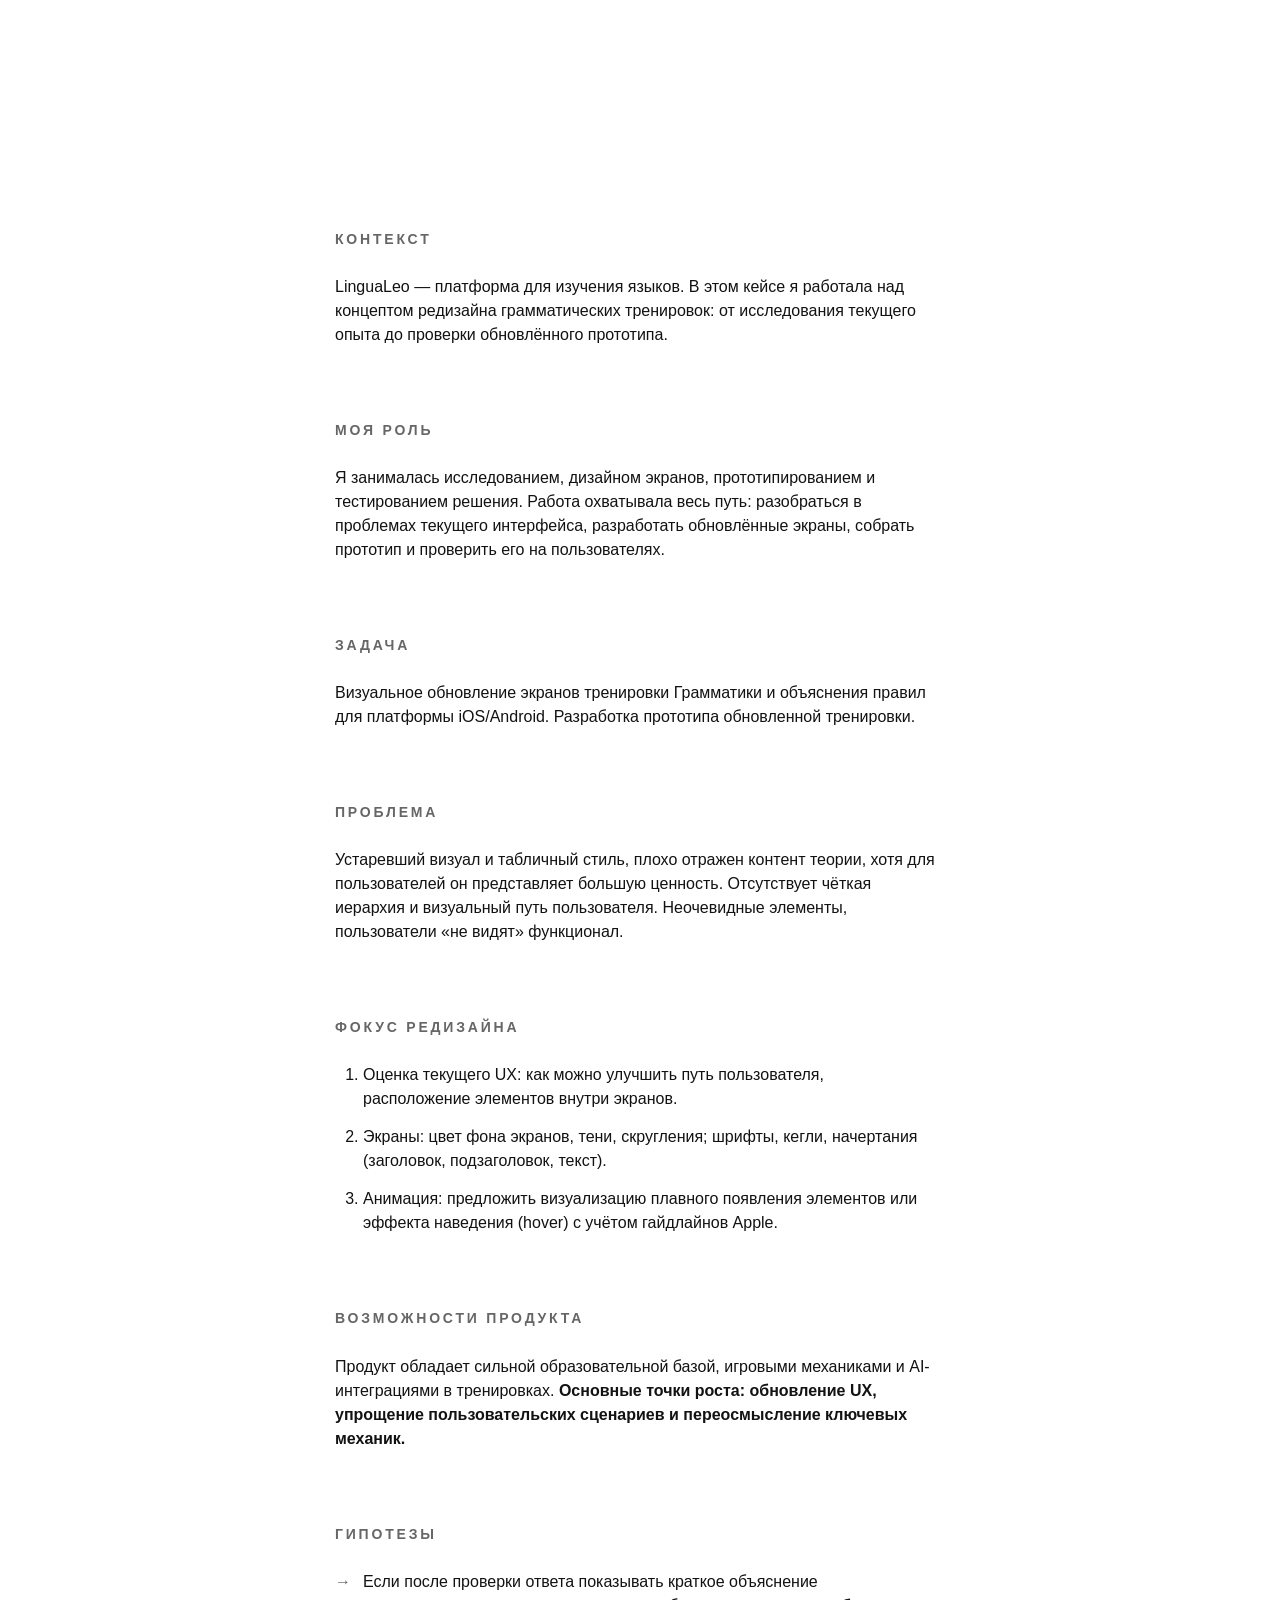
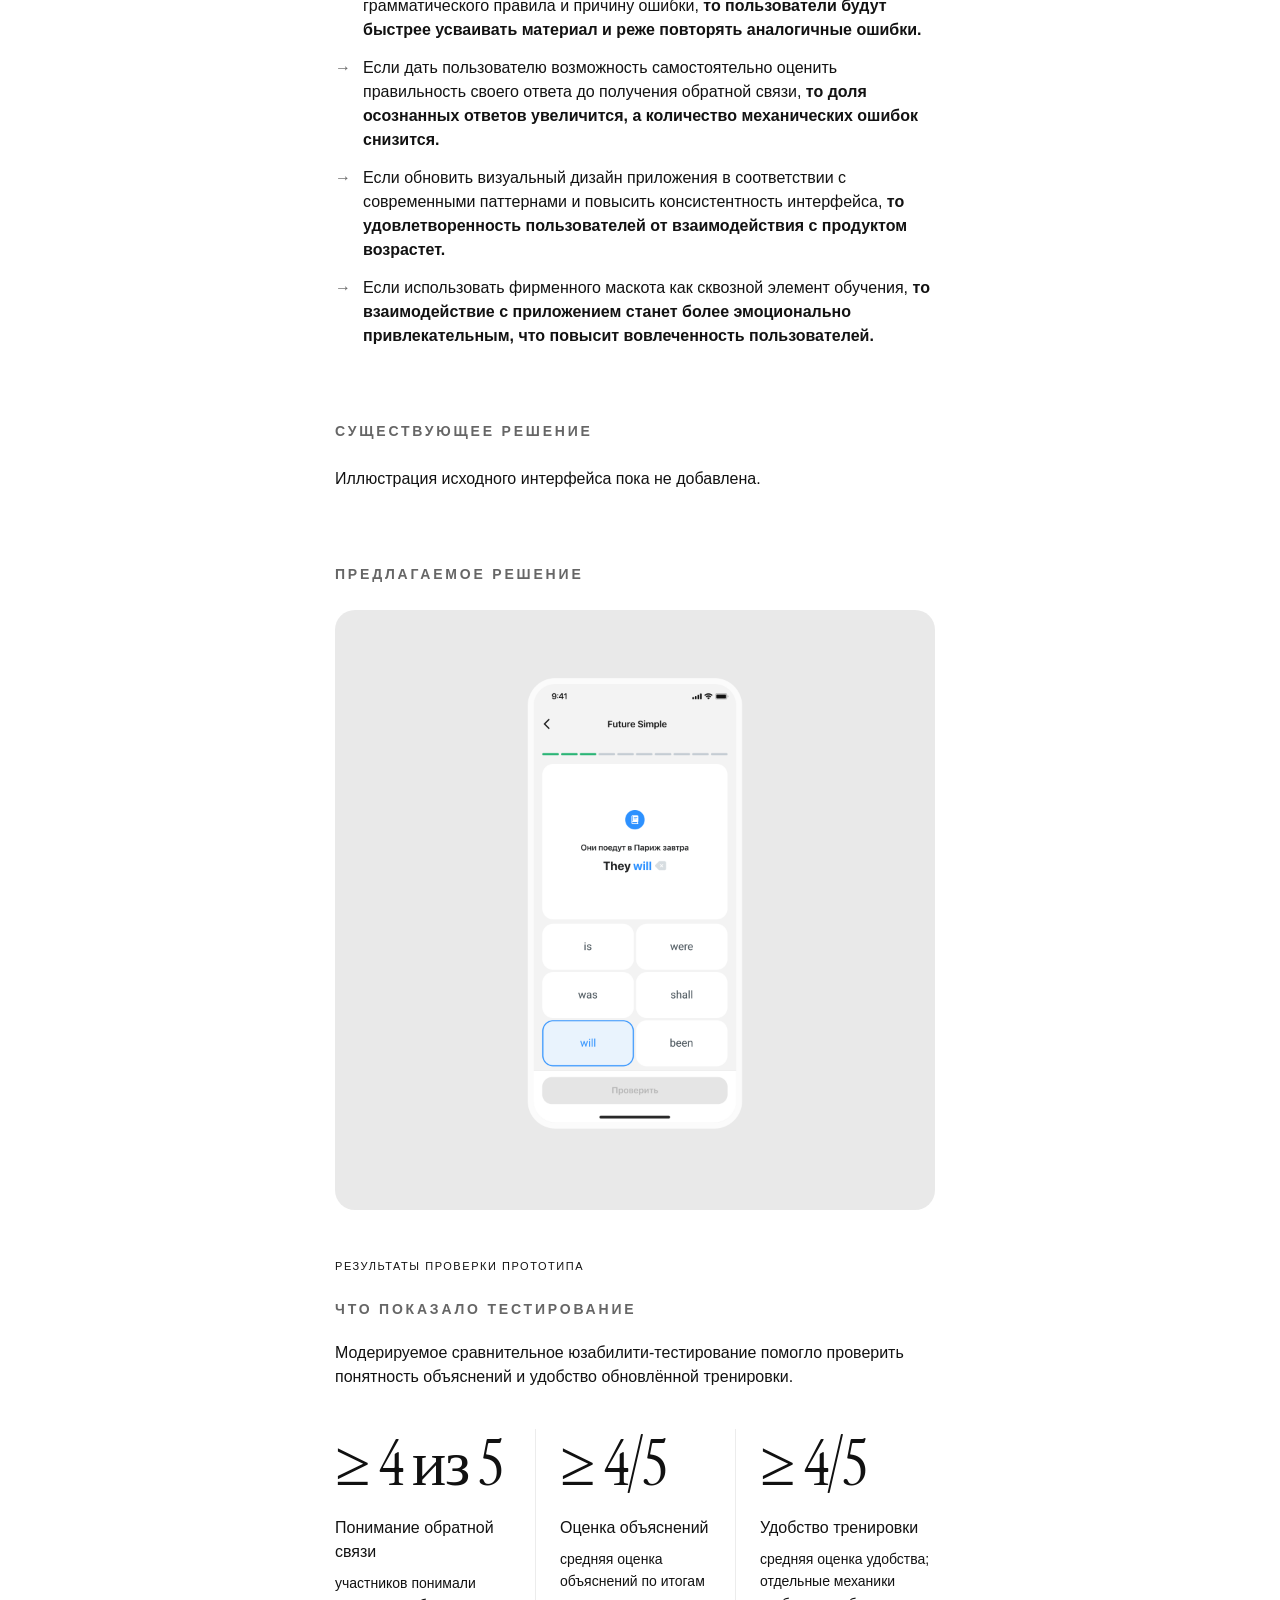
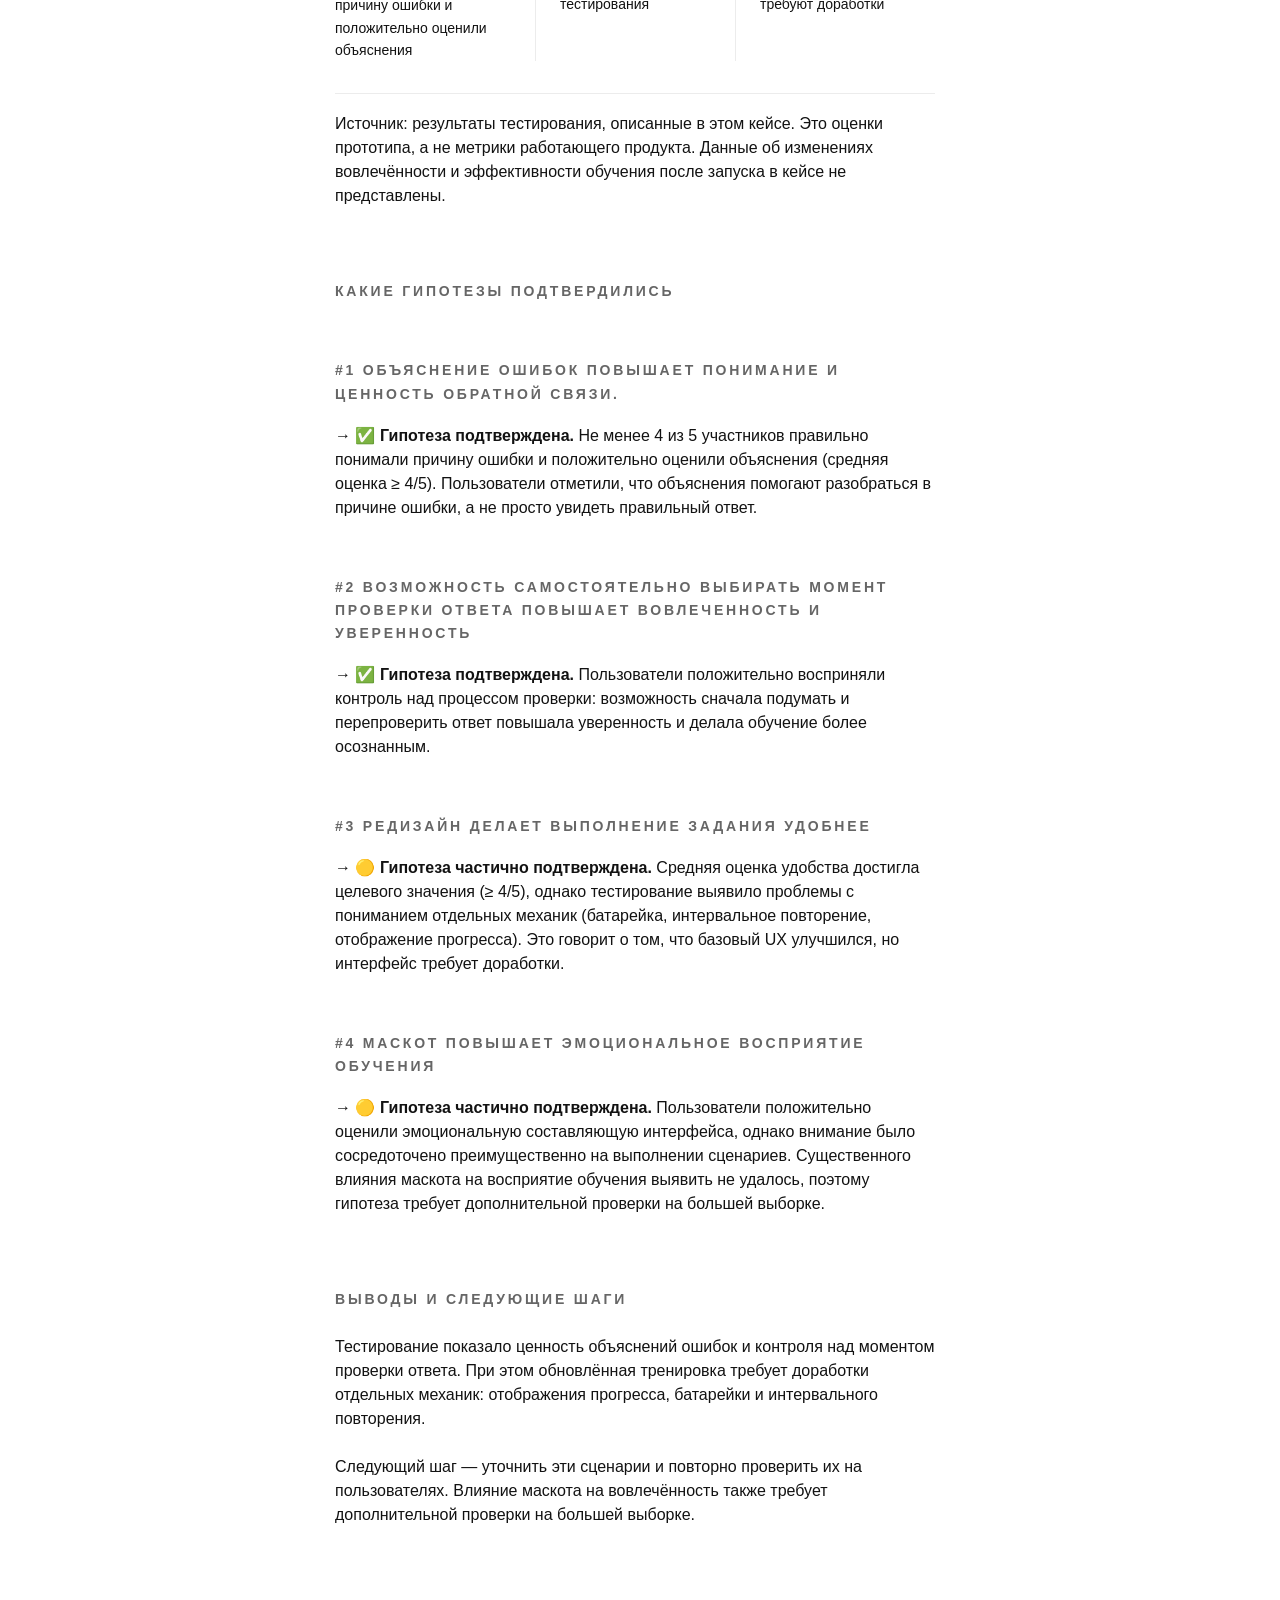
==== commit a4964cc3: "Match case body text to 16px and 24px reference rhythm" ====
--- a/ling.html
+++ b/ling.html
@@ -5,8 +5,8 @@
     <meta name="viewport" content="width=device-width, initial-scale=1.0" />
     <meta http-equiv="X-UA-Compatible" content="ie=edge" />
     <title>Lingualeo</title>
-    <link rel="stylesheet" href="styles.css?v=20261026-text-14" />
-    <link rel="stylesheet" href="ling.css?v=20261026-text-14" />
+    <link rel="stylesheet" href="styles.css?v=20261026-lineheight-24" />
+    <link rel="stylesheet" href="ling.css?v=20261026-lineheight-24" />
     <link rel="preconnect" href="https://fonts.googleapis.com" />
     <link rel="preconnect" href="https://fonts.gstatic.com" crossorigin />
     <link
--- a/ling.css
+++ b/ling.css
@@ -246,3 +246,36 @@
   .case-metrics dd span { color: CanvasText; }
 }
 .case-container strong { color: #121212; }
+
+/* Hide the case scroll rail while retaining native scrolling. */
+.case-dialog__body {
+  scrollbar-width: none;
+  scrollbar-gutter: auto;
+}
+.case-dialog__body::-webkit-scrollbar { display: none; }
+@media (forced-colors: active) {
+  .case-dialog__body { scrollbar-width: auto; }
+  .case-dialog__body::-webkit-scrollbar { display: block; }
+}
+
+/* Narrative rhythm matches the supplied 16px / 24px reference. */
+.case-page .case-container p,
+.case-page .case-container li,
+.case-dialog .case-container p,
+.case-dialog .case-container li,
+.case-page .hero__link,
+.case-dialog .hero__link {
+  font-family: Inter, Arial, sans-serif;
+  font-size: 16px;
+  font-weight: 400;
+  line-height: 1.5;
+  color: #121212;
+}
+@media (forced-colors: active) {
+  .case-page .case-container p,
+  .case-page .case-container li,
+  .case-dialog .case-container p,
+  .case-dialog .case-container li,
+  .case-page .hero__link,
+  .case-dialog .hero__link { color: CanvasText; }
+}
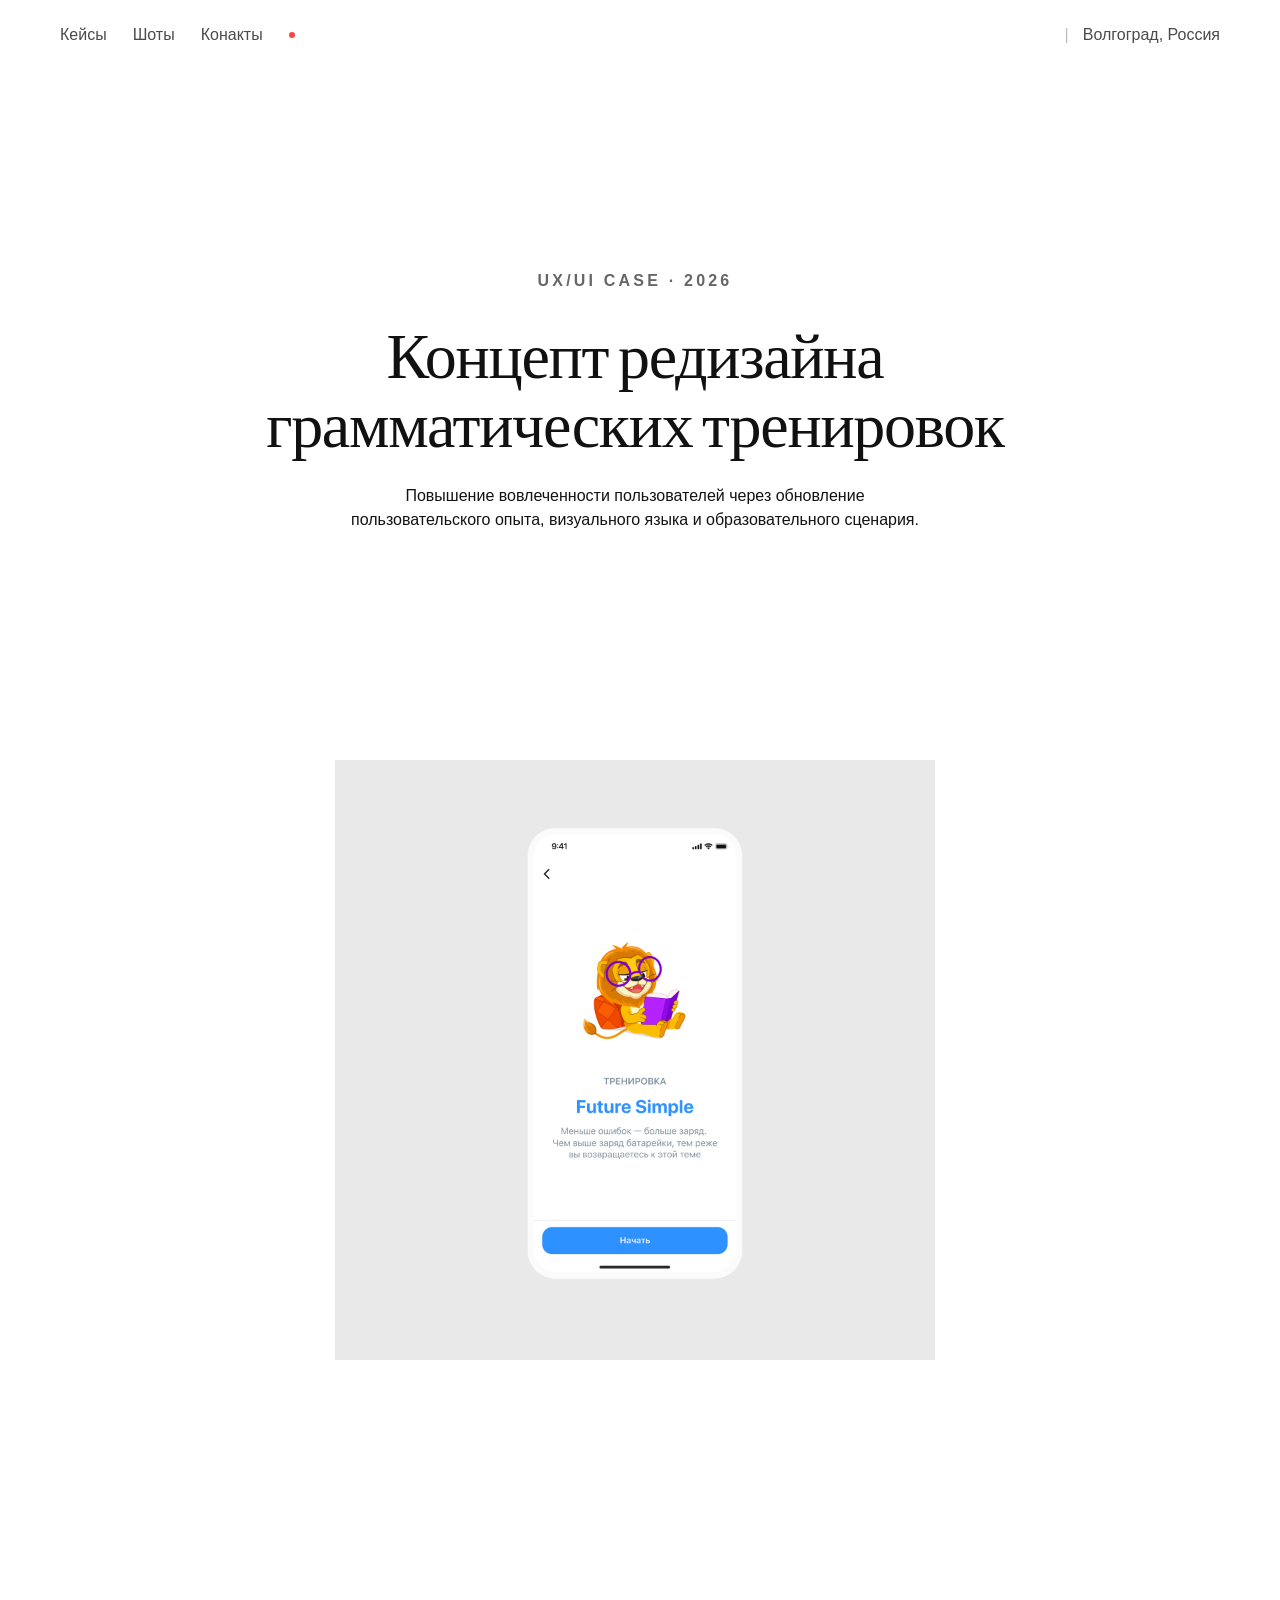
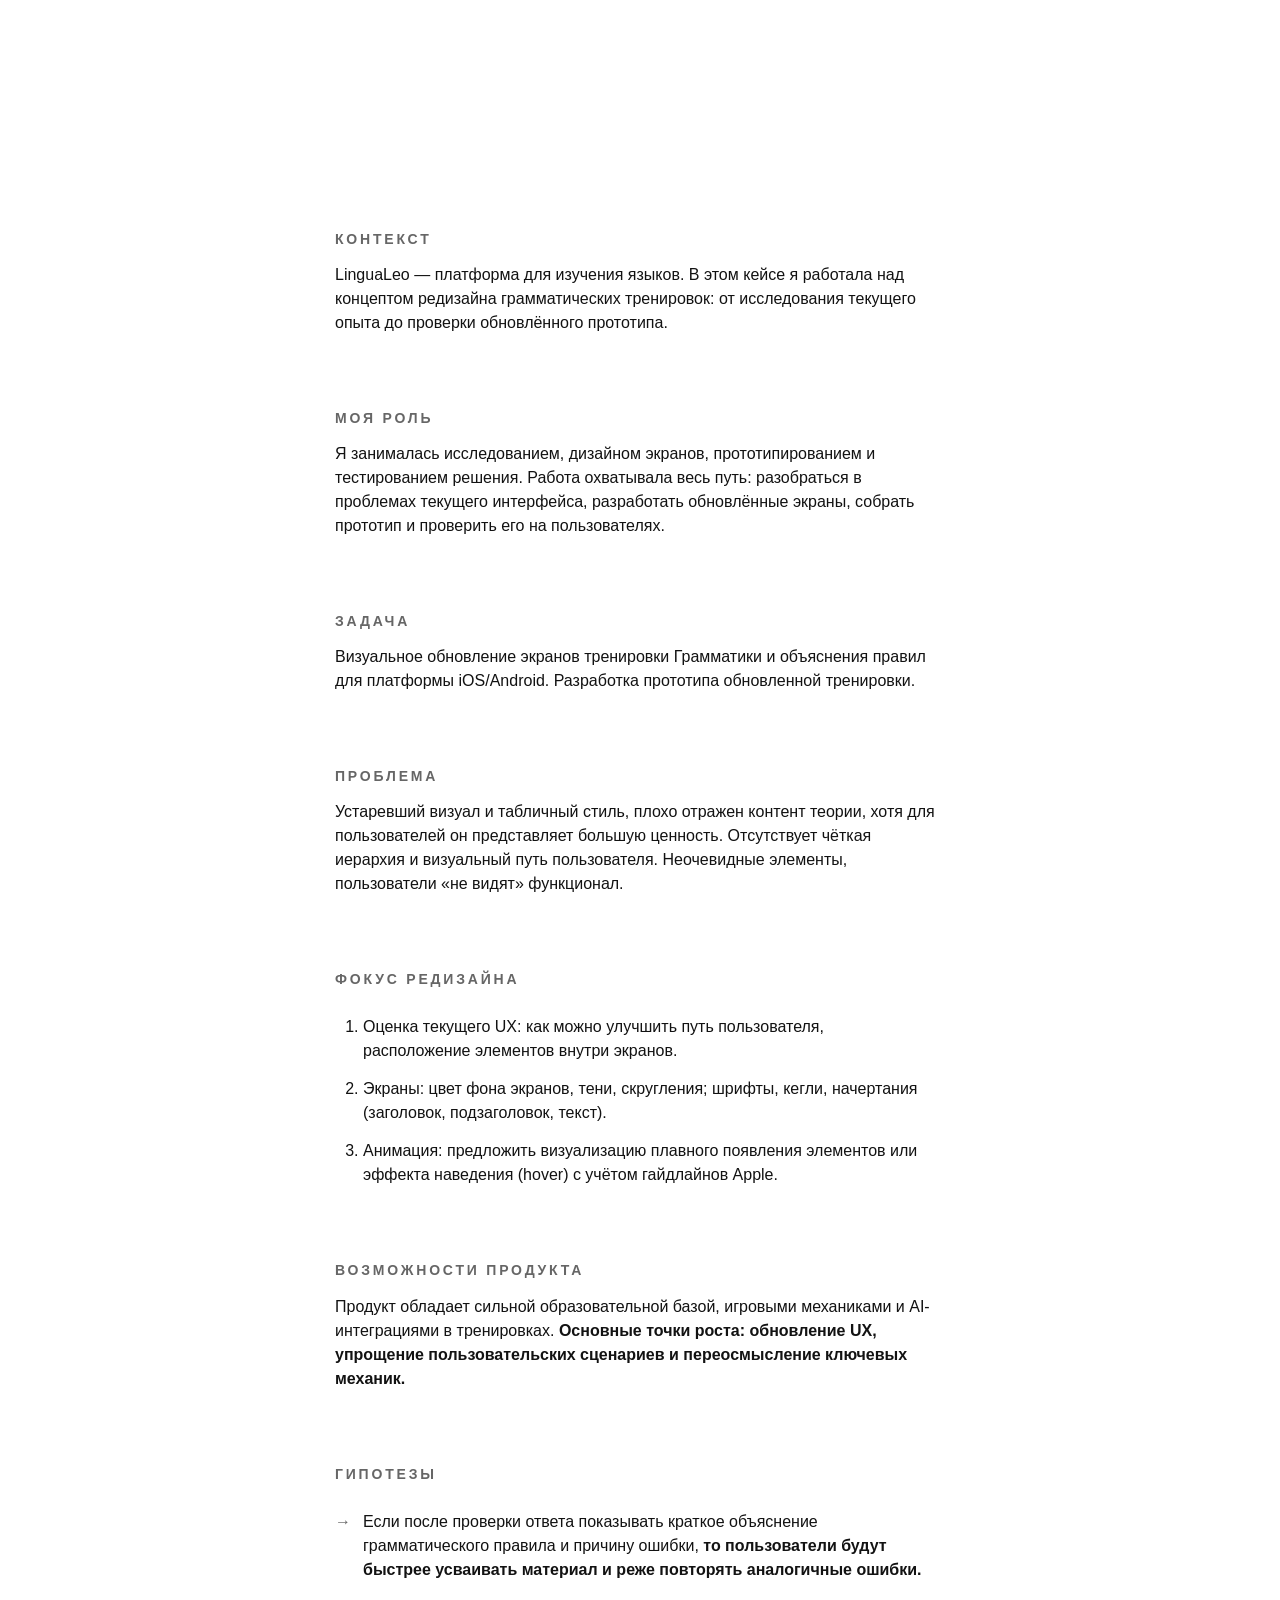
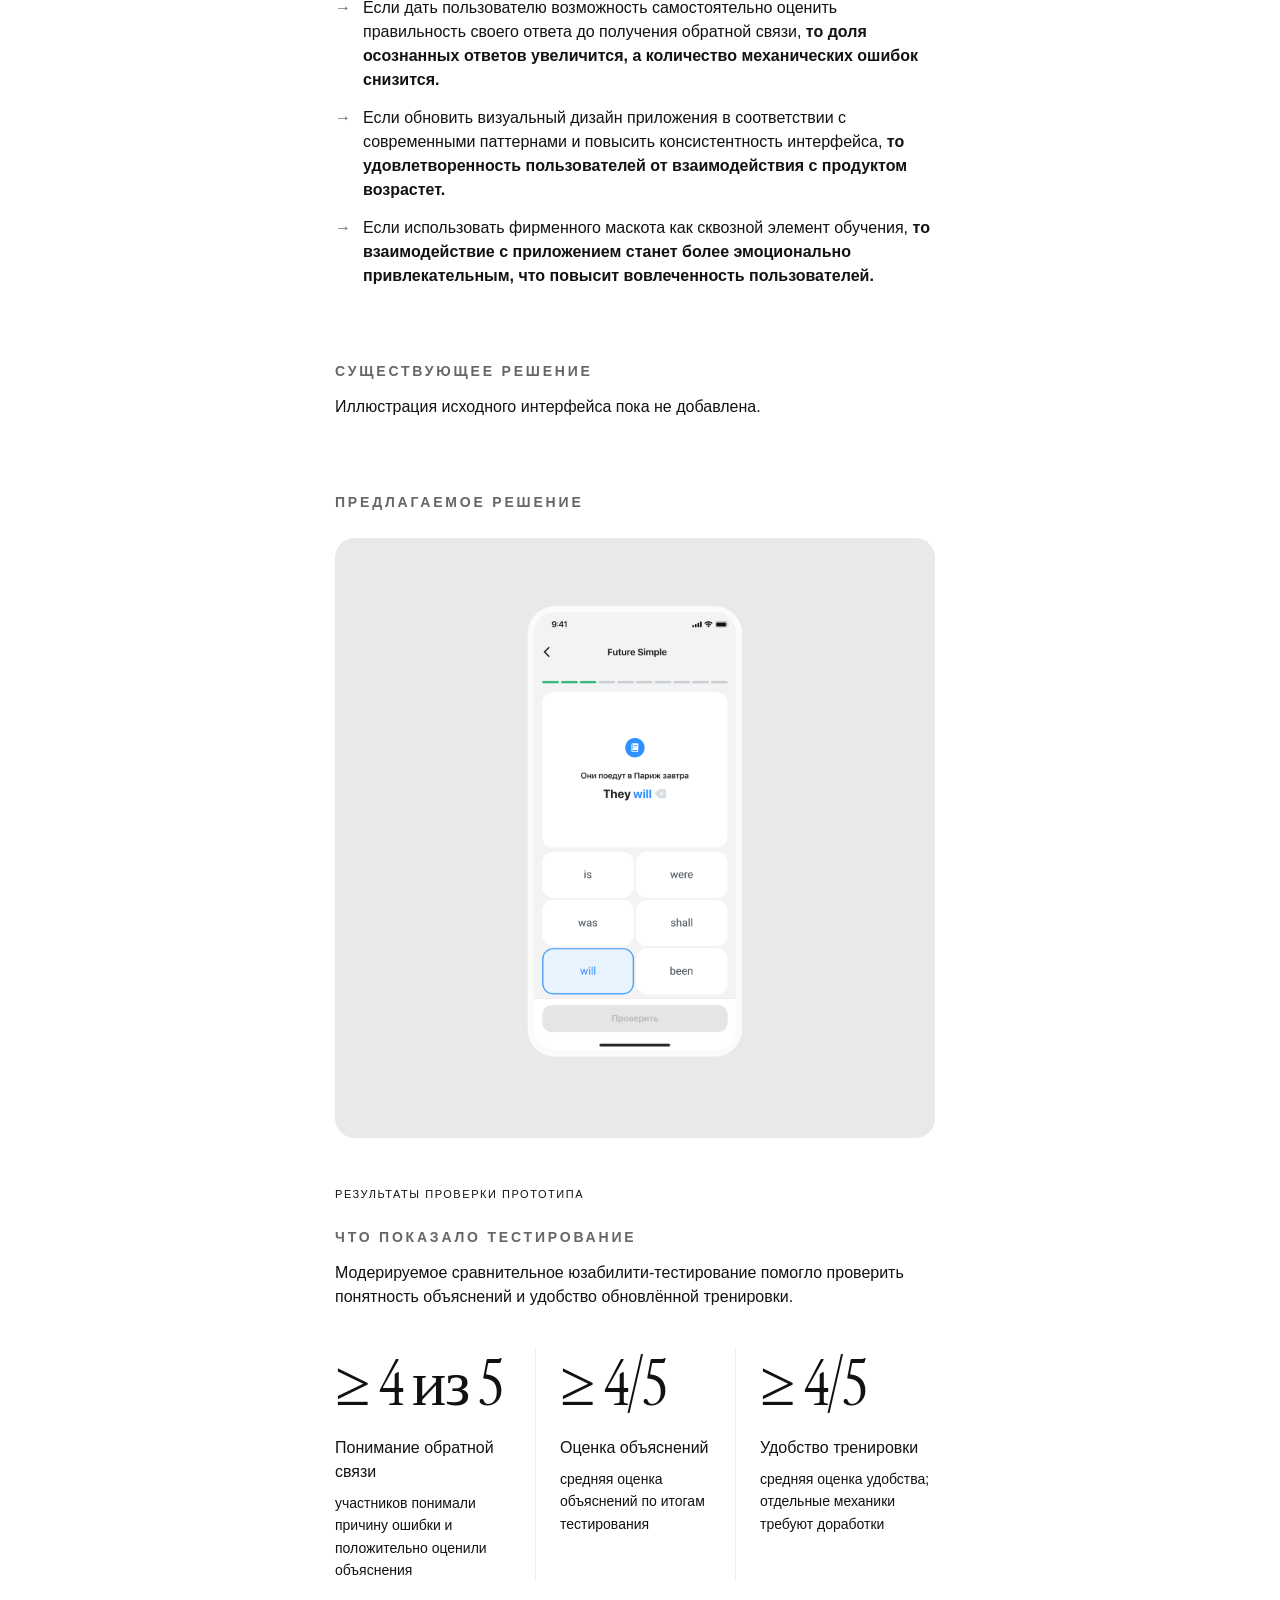
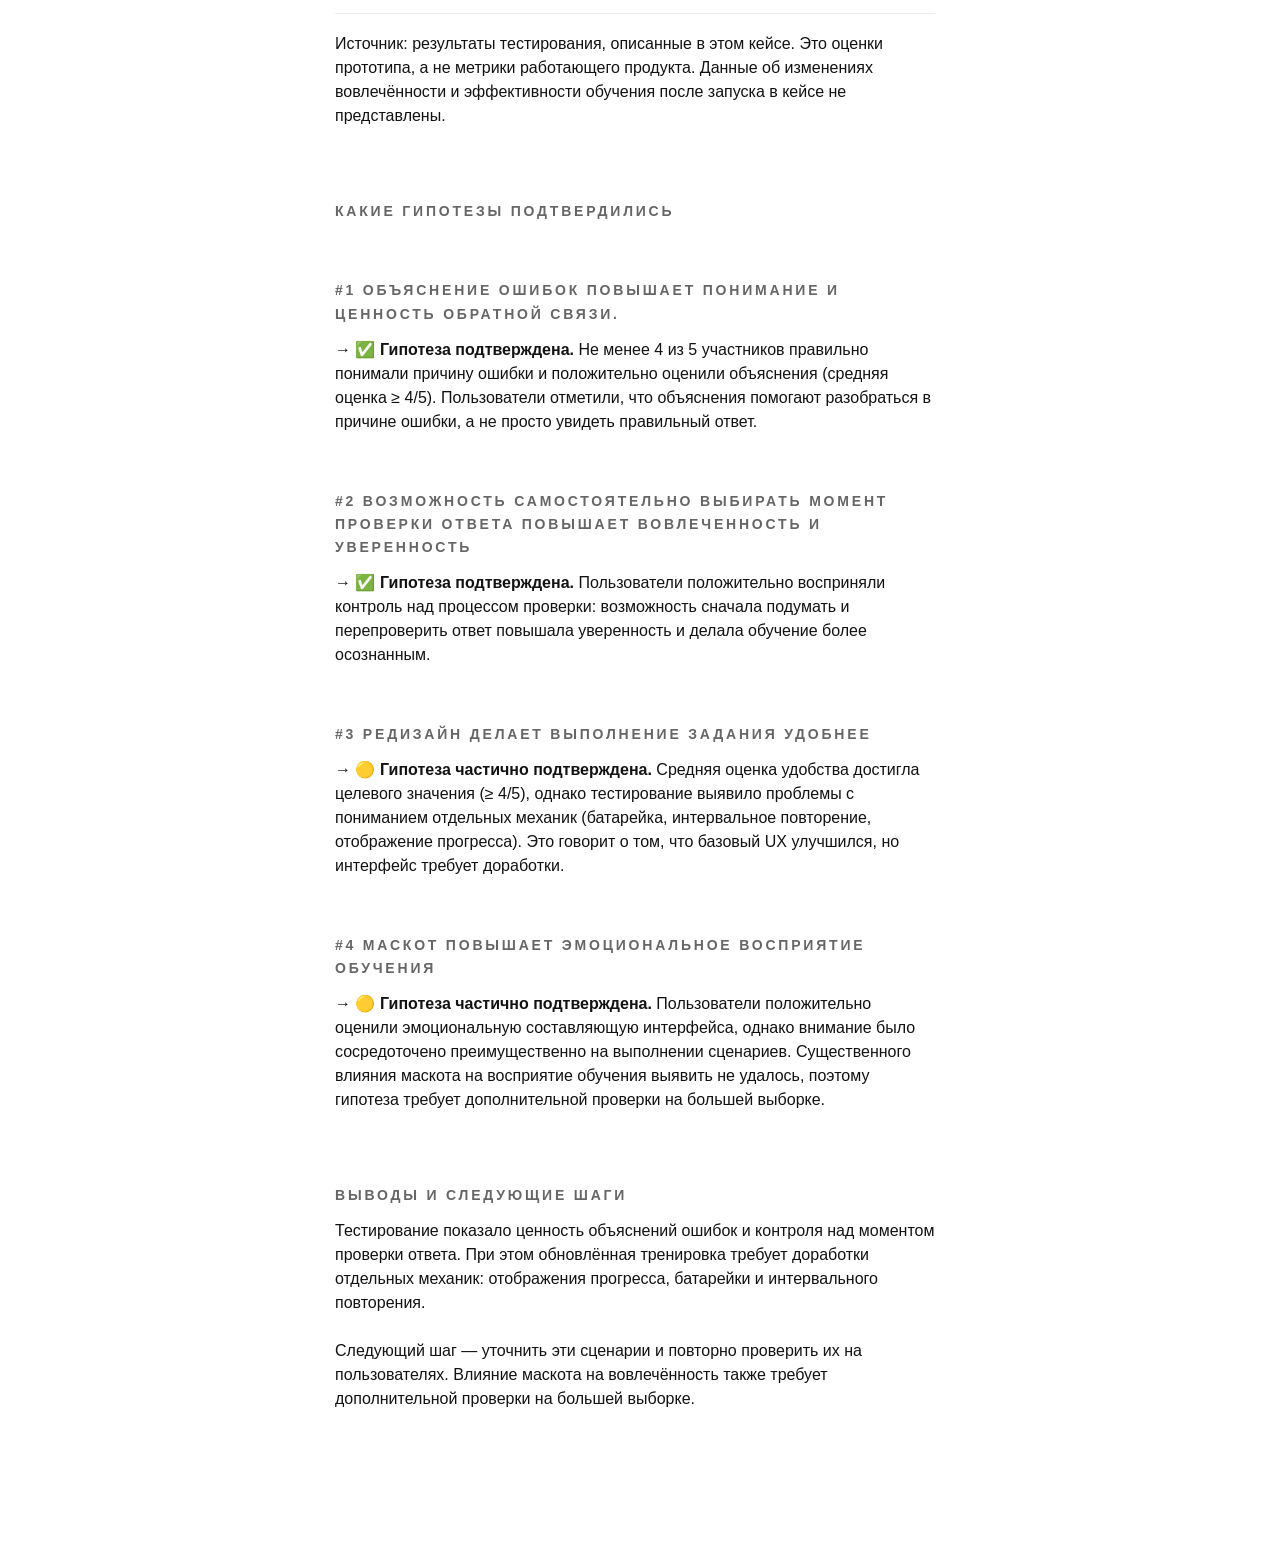
==== commit f923fcc4: "Tighten case heading to text spacing" ====
--- a/ling.html
+++ b/ling.html
@@ -5,8 +5,8 @@
     <meta name="viewport" content="width=device-width, initial-scale=1.0" />
     <meta http-equiv="X-UA-Compatible" content="ie=edge" />
     <title>Lingualeo</title>
-    <link rel="stylesheet" href="styles.css?v=20261026-lineheight-24" />
-    <link rel="stylesheet" href="ling.css?v=20261026-lineheight-24" />
+    <link rel="stylesheet" href="styles.css?v=20261026-heading-gap-12" />
+    <link rel="stylesheet" href="ling.css?v=20261026-heading-gap-12" />
     <link rel="preconnect" href="https://fonts.googleapis.com" />
     <link rel="preconnect" href="https://fonts.gstatic.com" crossorigin />
     <link
--- a/ling.css
+++ b/ling.css
@@ -279,3 +279,7 @@
   .case-page .hero__link,
   .case-dialog .hero__link { color: CanvasText; }
 }
+
+/* Tighter connection between section labels and their paragraphs. */
+.case-page .case-container :is(h2, h3, h4),
+.case-dialog .case-container :is(h2, h3, h4) { margin-bottom: 12px; }
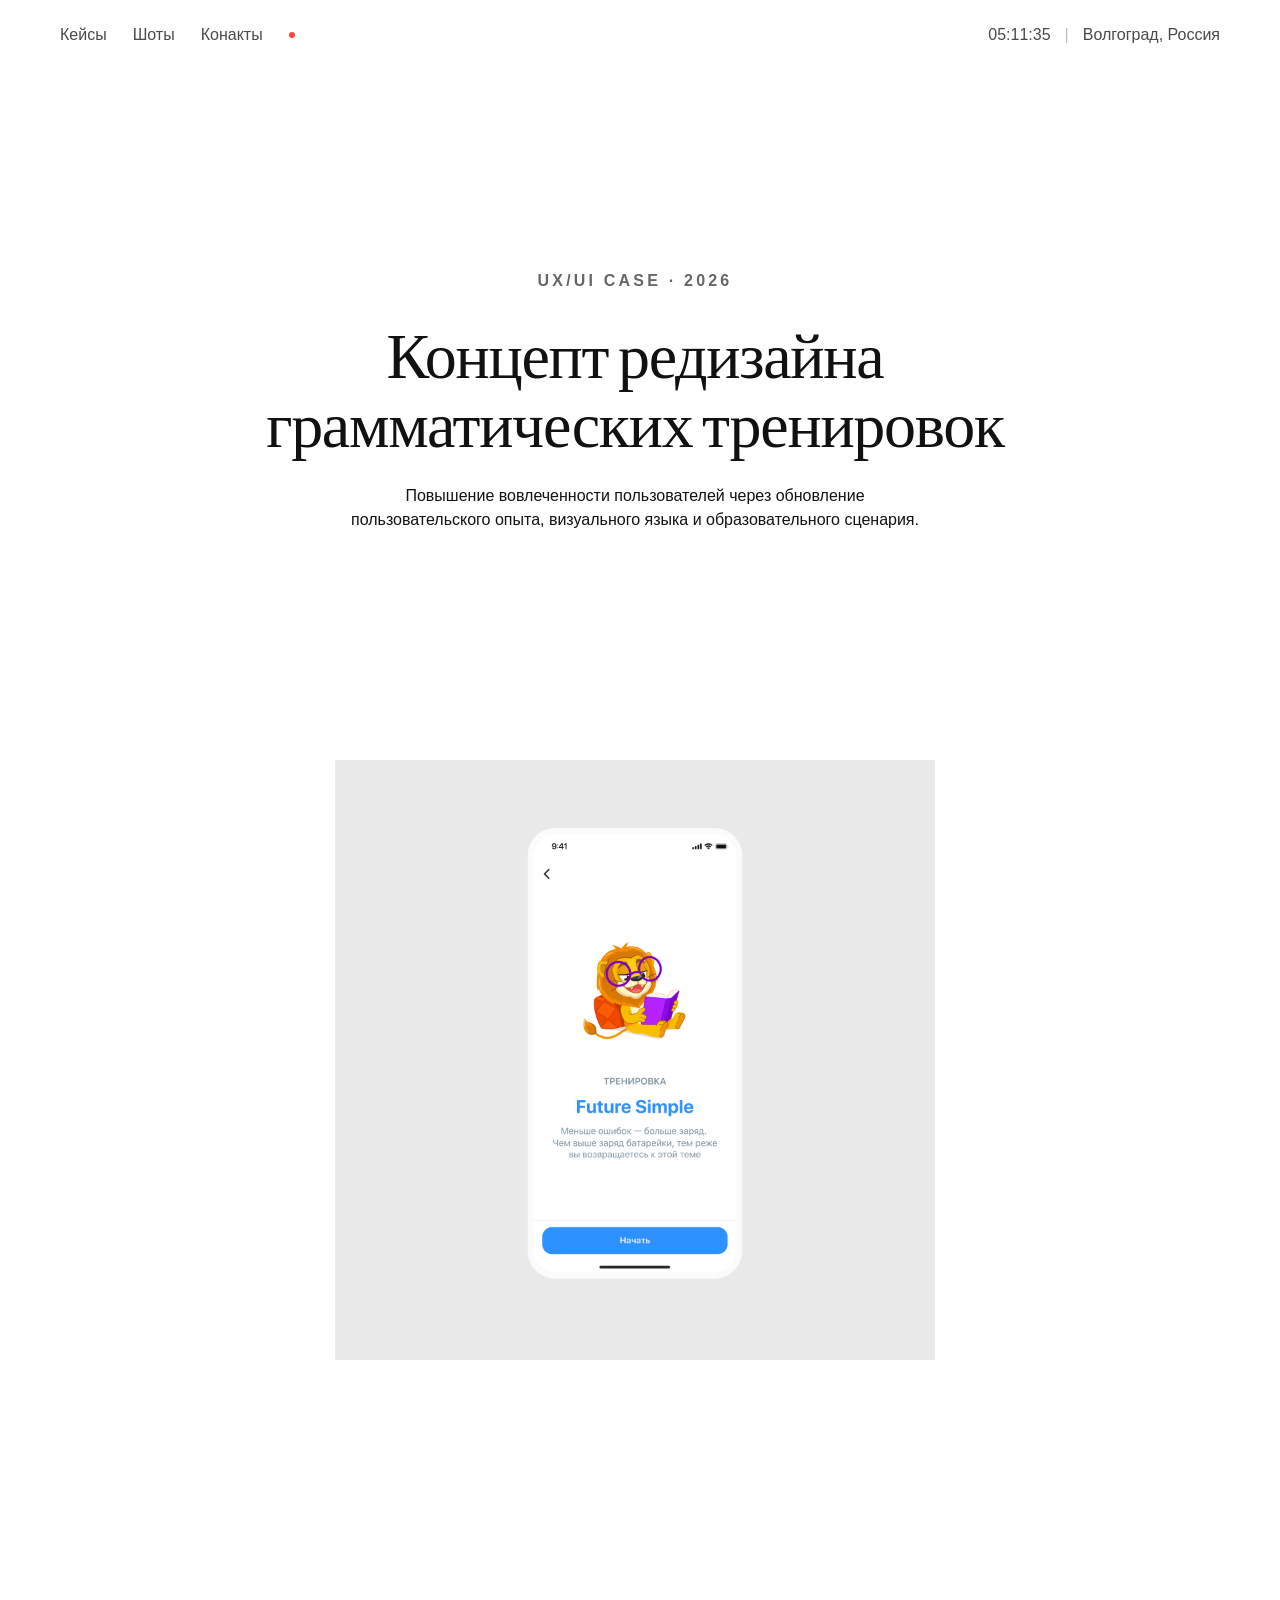
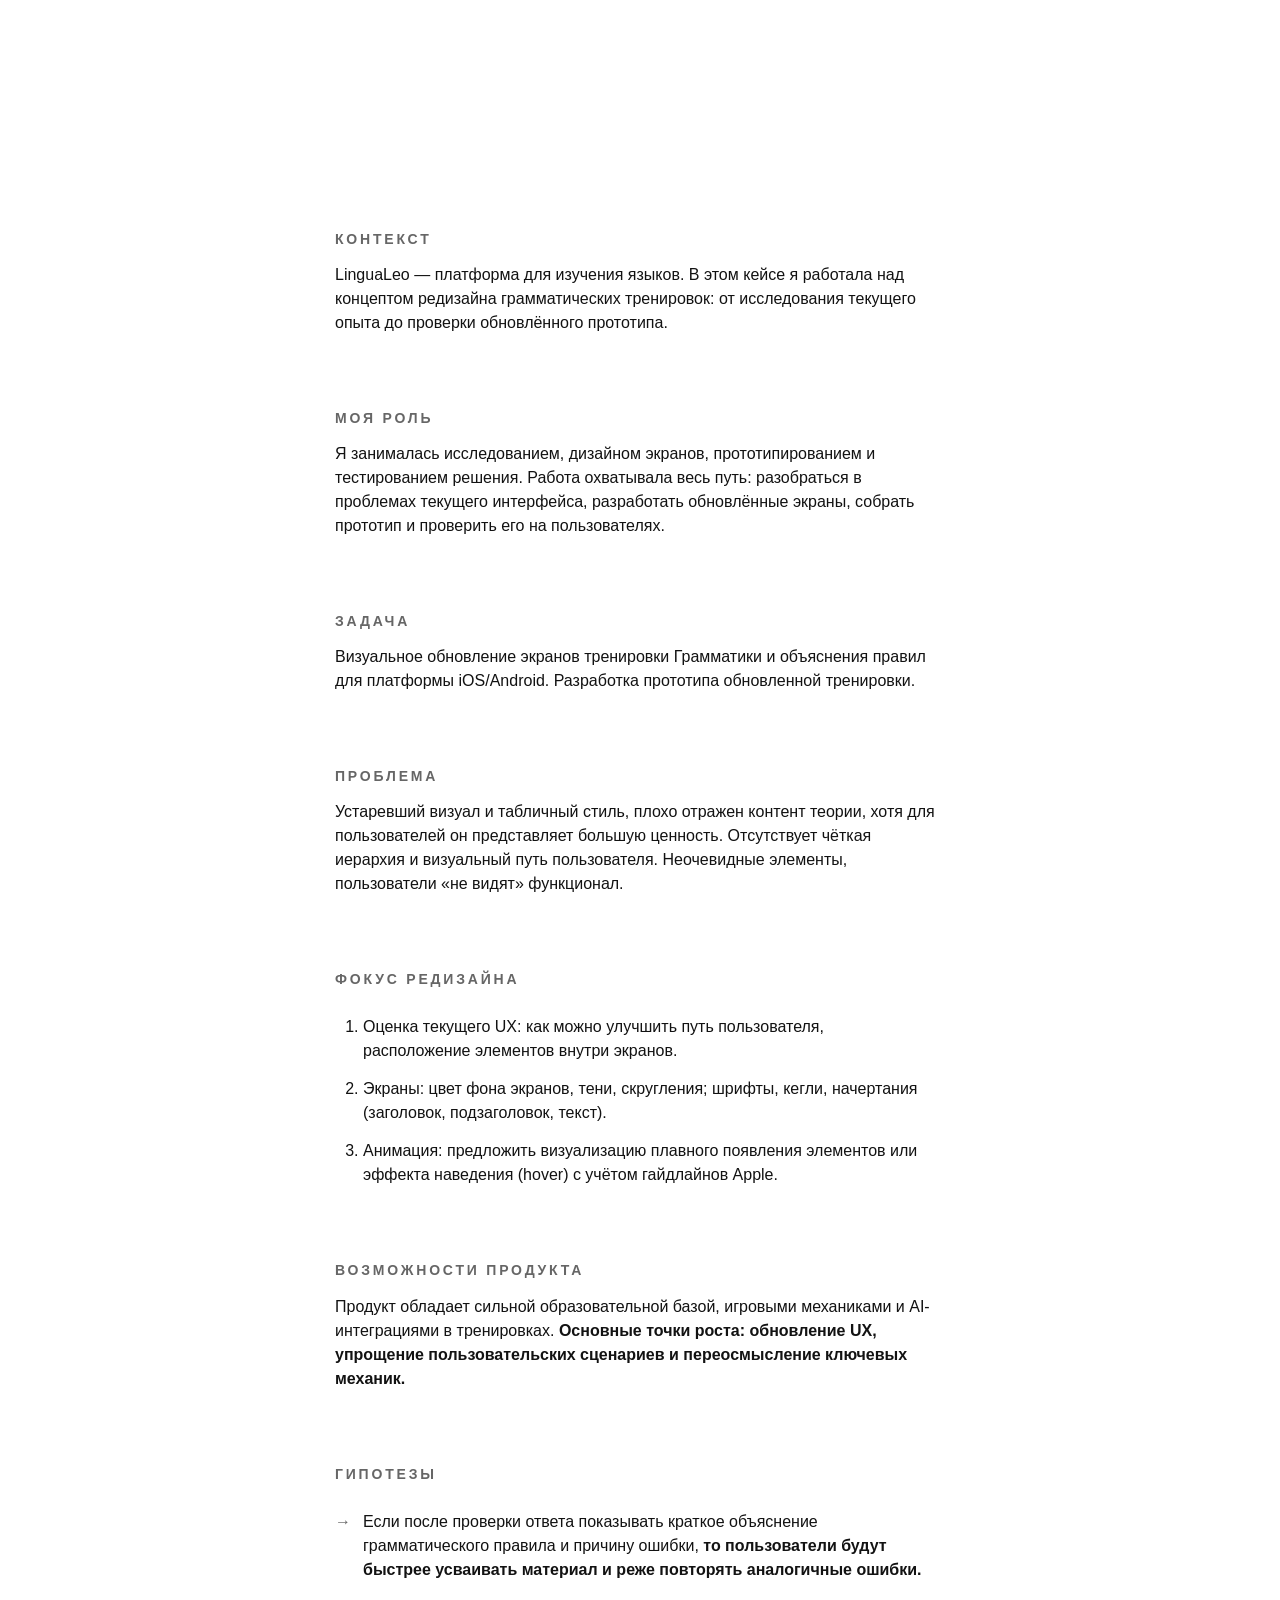
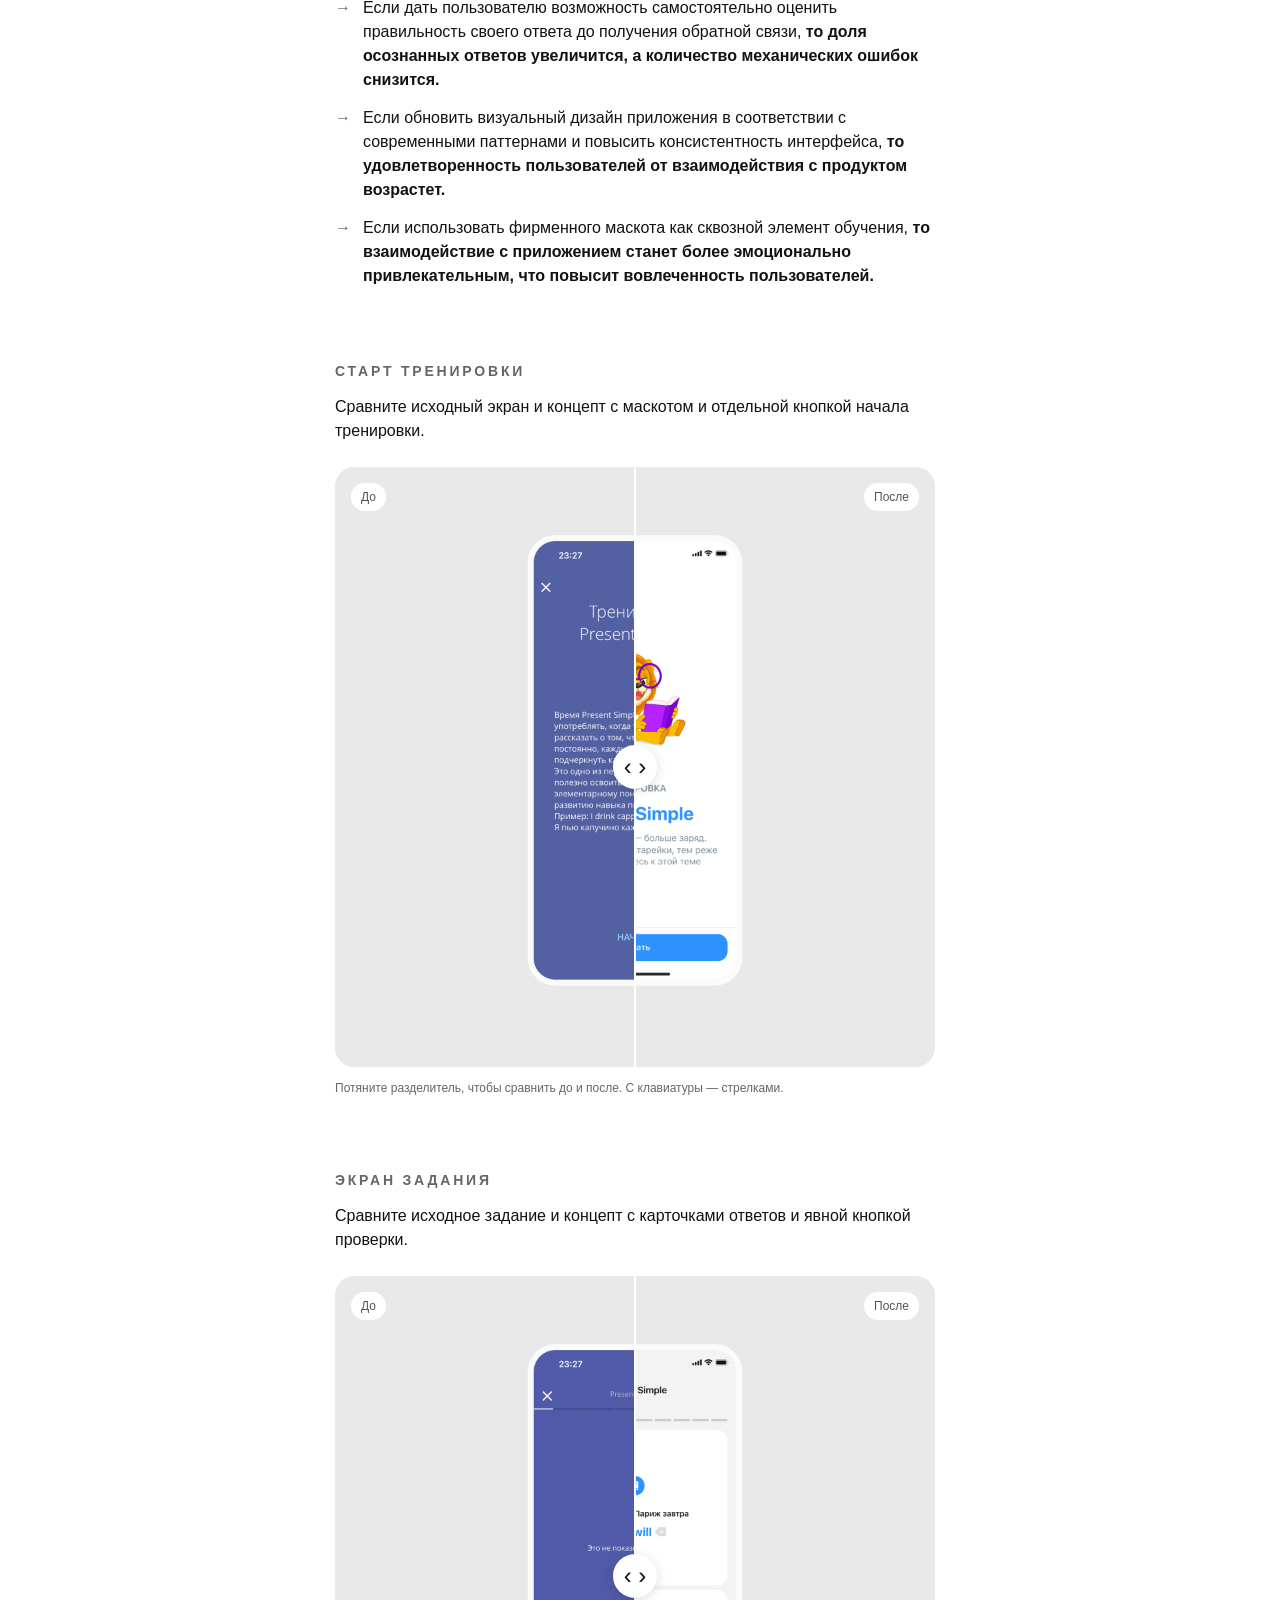
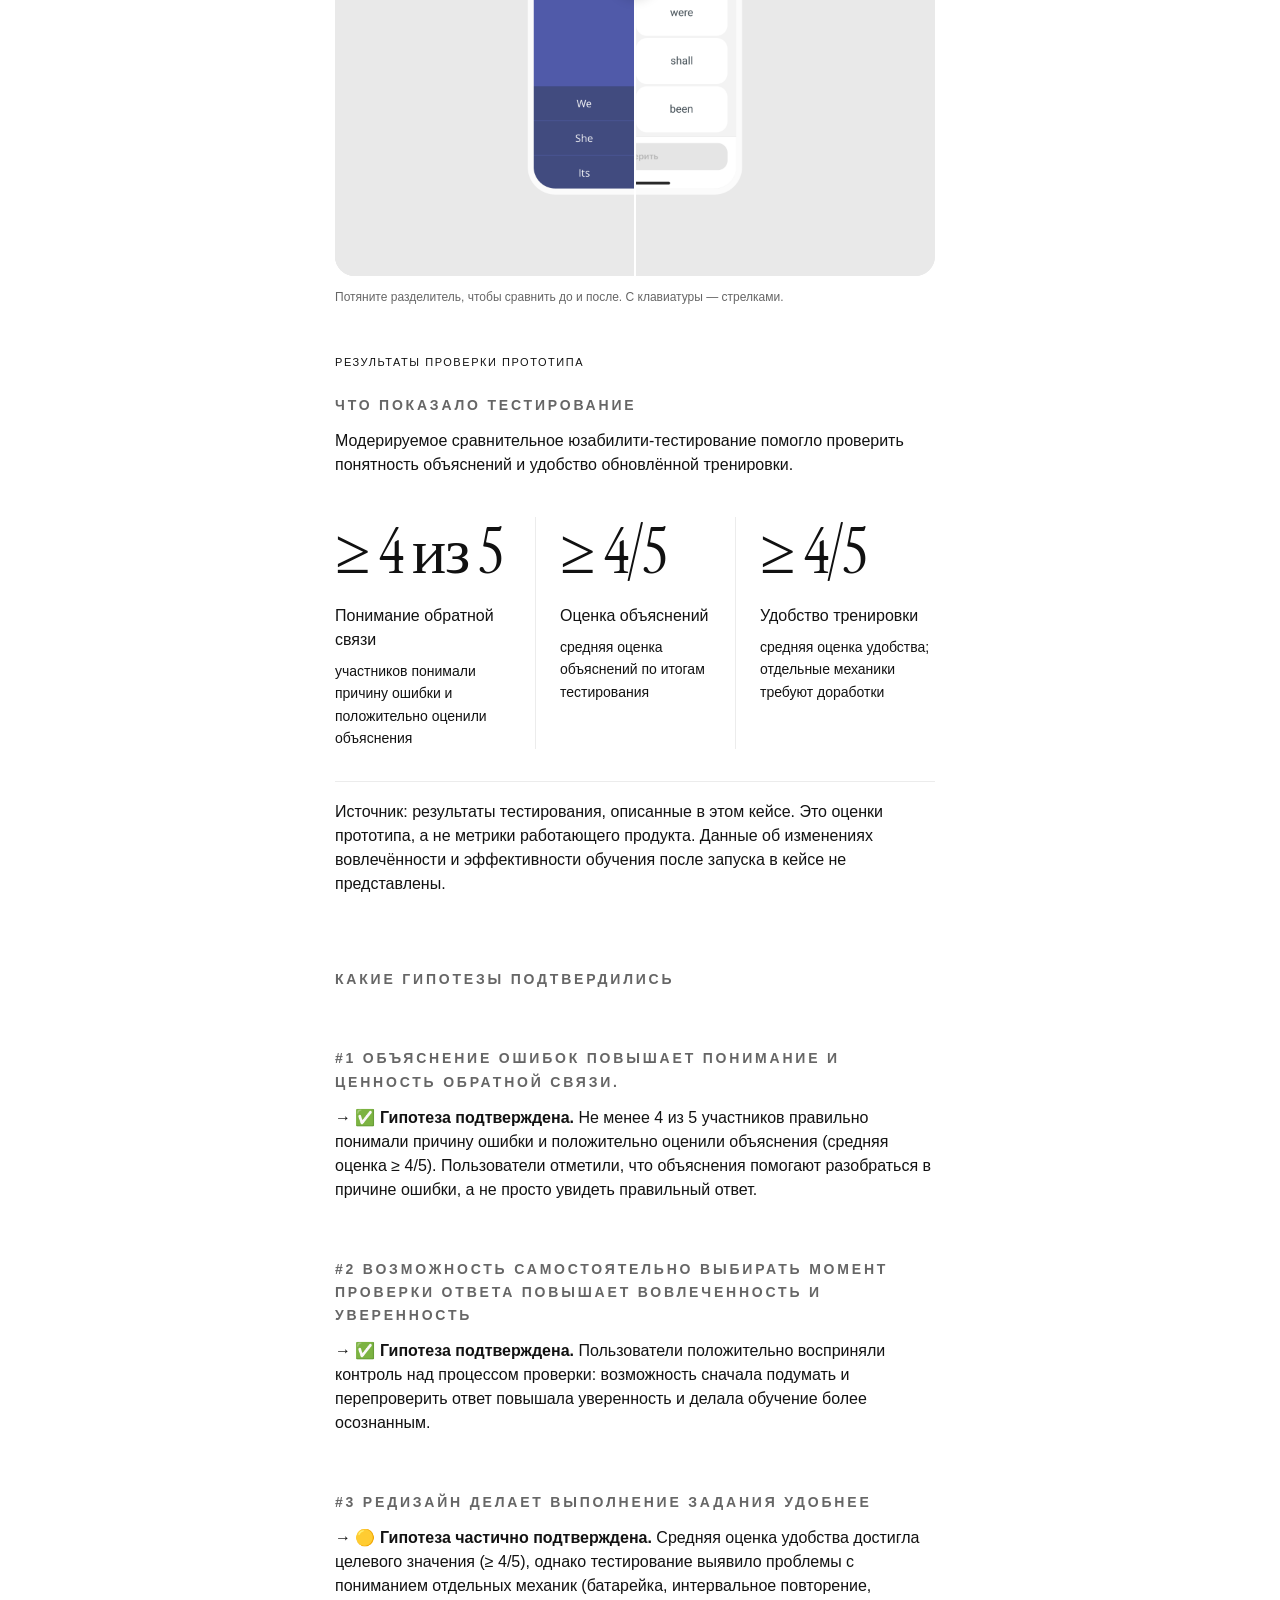
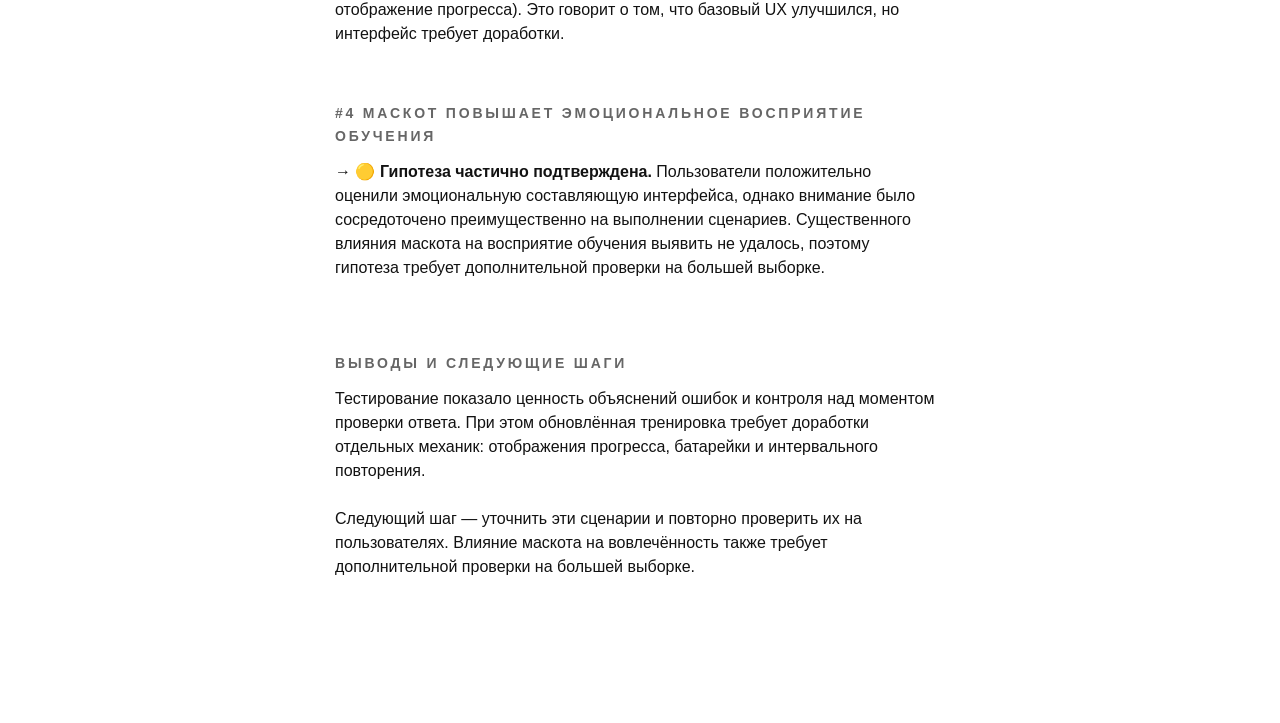
==== commit fdaab913: "Add interactive before and after comparisons to LinguaLeo case" ====
--- a/ling.html
+++ b/ling.html
@@ -5,8 +5,8 @@
     <meta name="viewport" content="width=device-width, initial-scale=1.0" />
     <meta http-equiv="X-UA-Compatible" content="ie=edge" />
     <title>Lingualeo</title>
-    <link rel="stylesheet" href="styles.css?v=20261026-heading-gap-12" />
-    <link rel="stylesheet" href="ling.css?v=20261026-heading-gap-12" />
+    <link rel="stylesheet" href="styles.css?v=20261027-compare-1" />
+    <link rel="stylesheet" href="ling.css?v=20261027-compare-1" />
     <link rel="preconnect" href="https://fonts.googleapis.com" />
     <link rel="preconnect" href="https://fonts.gstatic.com" crossorigin />
     <link
@@ -154,13 +154,33 @@
           </li>
         </ul>
 
-        <h3>Существующее решение</h3>
-
-        <p>Иллюстрация исходного интерфейса пока не добавлена.</p>
-
-        <h3>Предлагаемое решение</h3>
-
-        <img src="imahes/lingualeo-02.png" alt="Концепт интерфейса LinguaLeo" loading="lazy" />
+        <h3>Старт тренировки</h3>
+        <p>Сравните исходный экран и концепт с маскотом и отдельной кнопкой начала тренировки.</p>
+        <figure class="case-comparison">
+          <div class="case-comparison__surface" style="--comparison: 50%">
+            <img class="case-comparison__image" src="imahes/lingualeo-01.png" alt="Старт тренировки: после редизайна" draggable="false" />
+            <img class="case-comparison__image case-comparison__before" src="imahes/lingleo-before01.png" alt="Старт тренировки: до редизайна" draggable="false" />
+            <span class="case-comparison__label case-comparison__label--before" aria-hidden="true">До</span>
+            <span class="case-comparison__label case-comparison__label--after" aria-hidden="true">После</span>
+            <span class="case-comparison__divider" aria-hidden="true"><span>‹ ›</span></span>
+            <input class="case-comparison__range" type="range" min="0" max="100" value="50" aria-label="Старт тренировки: сравнение до и после" aria-valuetext="До: 50%, после: 50%" />
+          </div>
+          <figcaption>Потяните разделитель, чтобы сравнить до и после. С клавиатуры — стрелками.</figcaption>
+        </figure>
+
+        <h3>Экран задания</h3>
+        <p>Сравните исходное задание и концепт с карточками ответов и явной кнопкой проверки.</p>
+        <figure class="case-comparison">
+          <div class="case-comparison__surface" style="--comparison: 50%">
+            <img class="case-comparison__image" src="imahes/lingualeo-02.png" alt="Экран задания: после редизайна" draggable="false" />
+            <img class="case-comparison__image case-comparison__before" src="imahes/lingleo-before02.png" alt="Экран задания: до редизайна" draggable="false" />
+            <span class="case-comparison__label case-comparison__label--before" aria-hidden="true">До</span>
+            <span class="case-comparison__label case-comparison__label--after" aria-hidden="true">После</span>
+            <span class="case-comparison__divider" aria-hidden="true"><span>‹ ›</span></span>
+            <input class="case-comparison__range" type="range" min="0" max="100" value="50" aria-label="Экран задания: сравнение до и после" aria-valuetext="До: 50%, после: 50%" />
+          </div>
+          <figcaption>Потяните разделитель, чтобы сравнить до и после. С клавиатуры — стрелками.</figcaption>
+        </figure>
 
         <section class="case-results" aria-labelledby="case-results-title">
           <p class="case-results__eyebrow">РЕЗУЛЬТАТЫ ПРОВЕРКИ ПРОТОТИПА</p>
@@ -235,5 +255,6 @@
         <p>Следующий шаг — уточнить эти сценарии и повторно проверить их на пользователях. Влияние маскота на вовлечённость также требует дополнительной проверки на большей выборке.</p>
       </div>
     </section>
+    <script src="script.js?v=20261027-compare-1"></script>
   </body>
 </html>
--- a/ling.css
+++ b/ling.css
@@ -283,3 +283,22 @@
 /* Tighter connection between section labels and their paragraphs. */
 .case-page .case-container :is(h2, h3, h4),
 .case-dialog .case-container :is(h2, h3, h4) { margin-bottom: 12px; }
+
+/* Two aligned image layers; the divider reveals rather than resizes them. */
+.case-comparison { width: 100%; max-width: 600px; margin: 24px auto 48px; }
+.case-comparison__surface { position: relative; aspect-ratio: 1; overflow: hidden; border-radius: 20px; background: #e9e9e9; cursor: ew-resize; touch-action: pan-y; user-select: none; }
+.case-container .case-comparison__image { position: absolute; inset: 0; display: block; width: 100%; height: 100%; object-fit: contain; border-radius: 0; margin: 0; pointer-events: none; }
+.case-comparison__before { clip-path: inset(0 calc(100% - var(--comparison, 50%)) 0 0); }
+.case-comparison__divider { position: absolute; top: 0; bottom: 0; left: var(--comparison, 50%); width: 2px; background: #fff; transform: translateX(-50%); pointer-events: none; }
+.case-comparison__divider span { position: absolute; top: 50%; left: 50%; transform: translate(-50%, -50%); display: grid; place-items: center; width: 44px; height: 44px; border-radius: 50%; background: #fff; color: #121212; box-shadow: 0 2px 12px #0002; font: 24px/1 Arial, sans-serif; }
+.case-comparison__label { position: absolute; top: 16px; padding: 5px 10px; border-radius: 20px; background: #fff; color: #555; font: 12px/1.5 Inter, Arial, sans-serif; pointer-events: none; }
+.case-comparison__label--before { left: 16px; }
+.case-comparison__label--after { right: 16px; }
+.case-comparison__range { position: absolute; inset: 0; width: 100%; height: 100%; opacity: 0; pointer-events: none; }
+.case-comparison__surface:focus-within { outline: 2px solid #121212; outline-offset: 4px; }
+.case-comparison figcaption { margin-top: 12px; font: 12px/1.5 Inter, Arial, sans-serif; color: #666; }
+@media (forced-colors: active) {
+  .case-comparison__divider { background: CanvasText; }
+  .case-comparison__divider span, .case-comparison__label { background: Canvas; color: CanvasText; border: 1px solid CanvasText; }
+  .case-comparison__surface:focus-within { outline-color: Highlight; }
+}
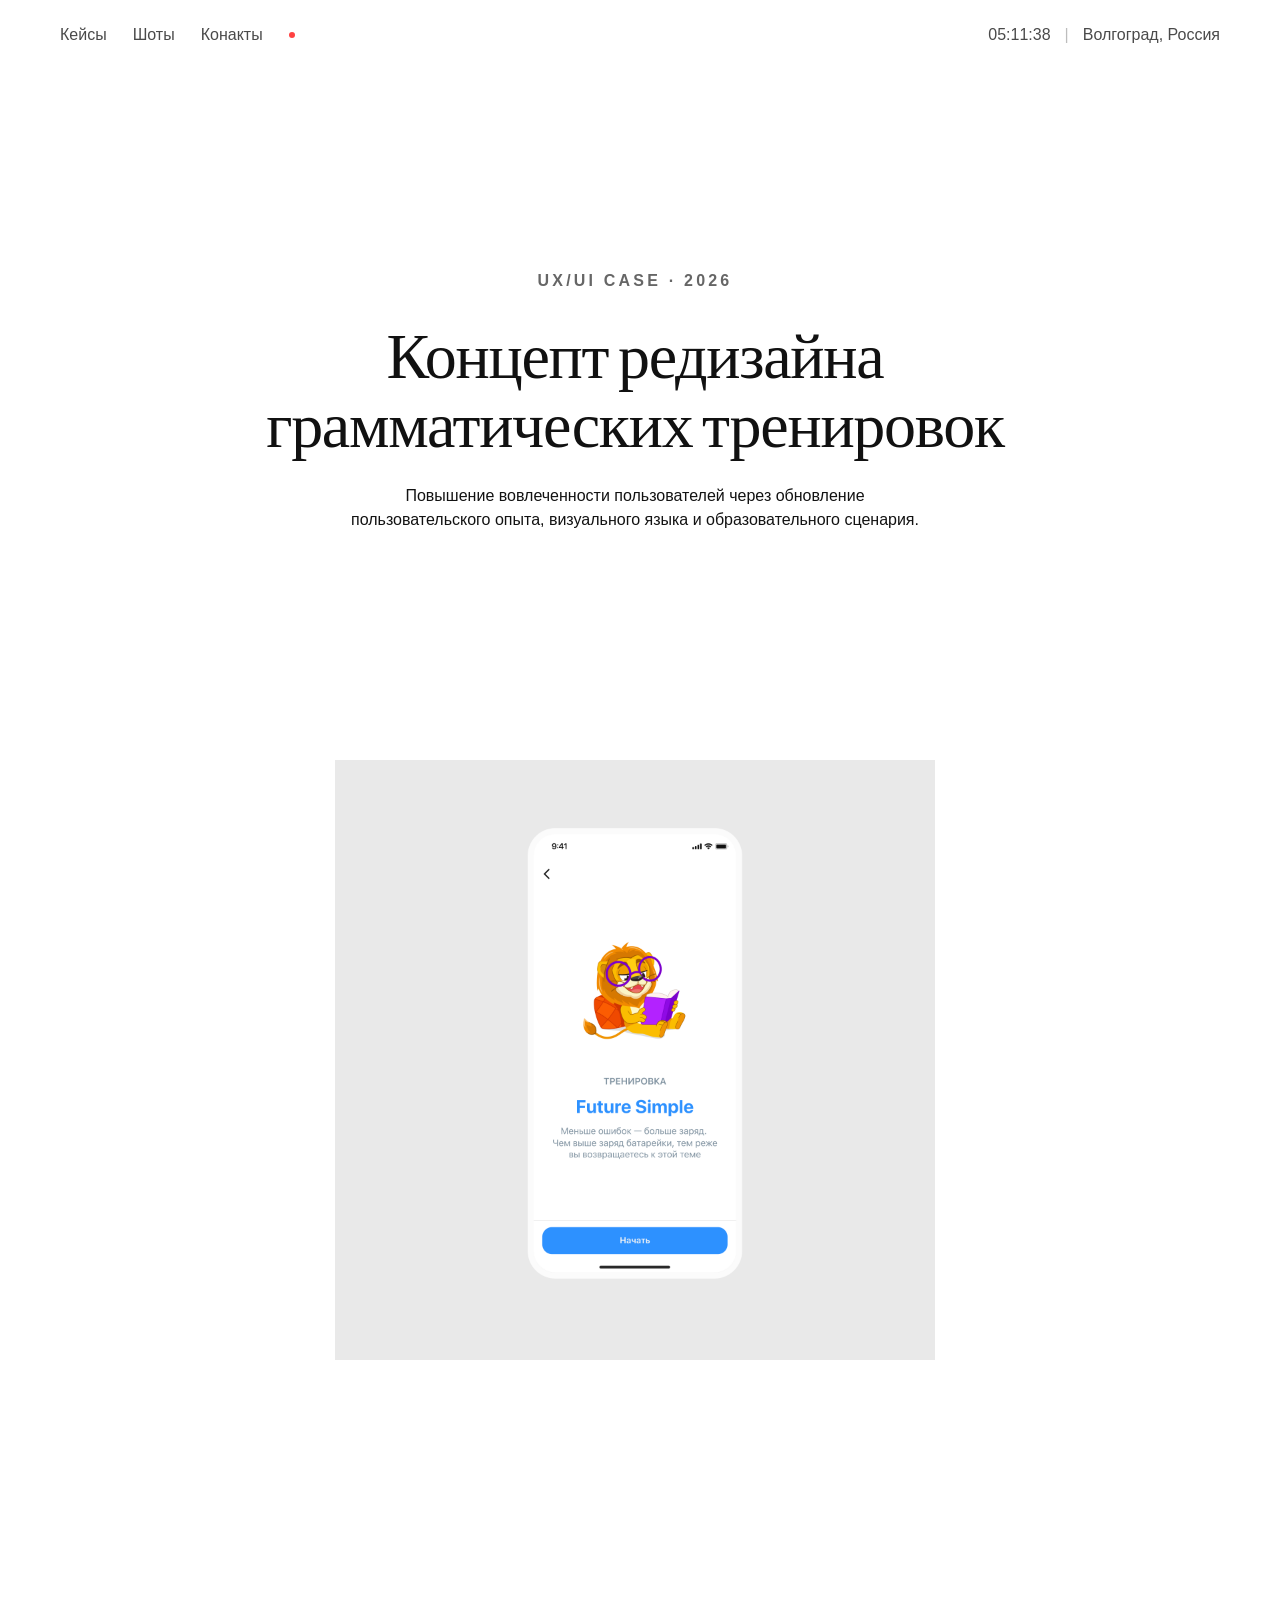
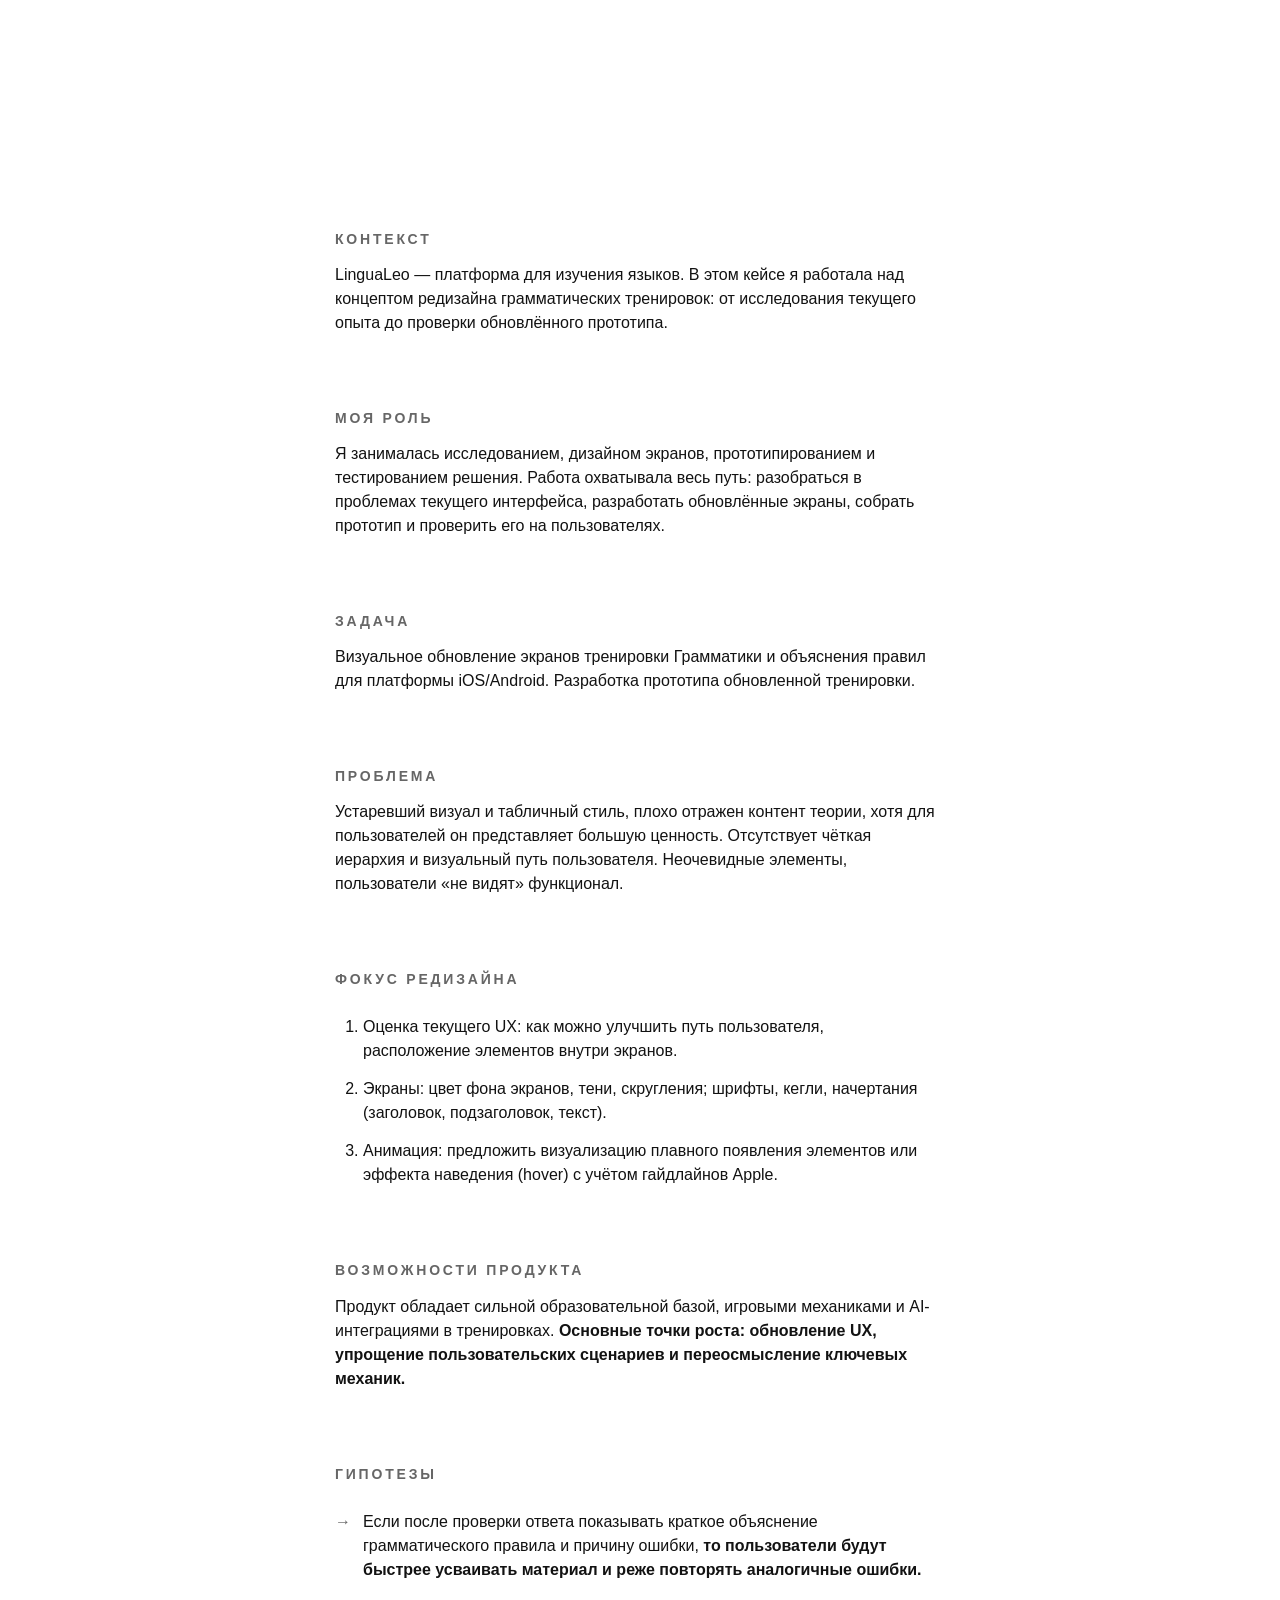
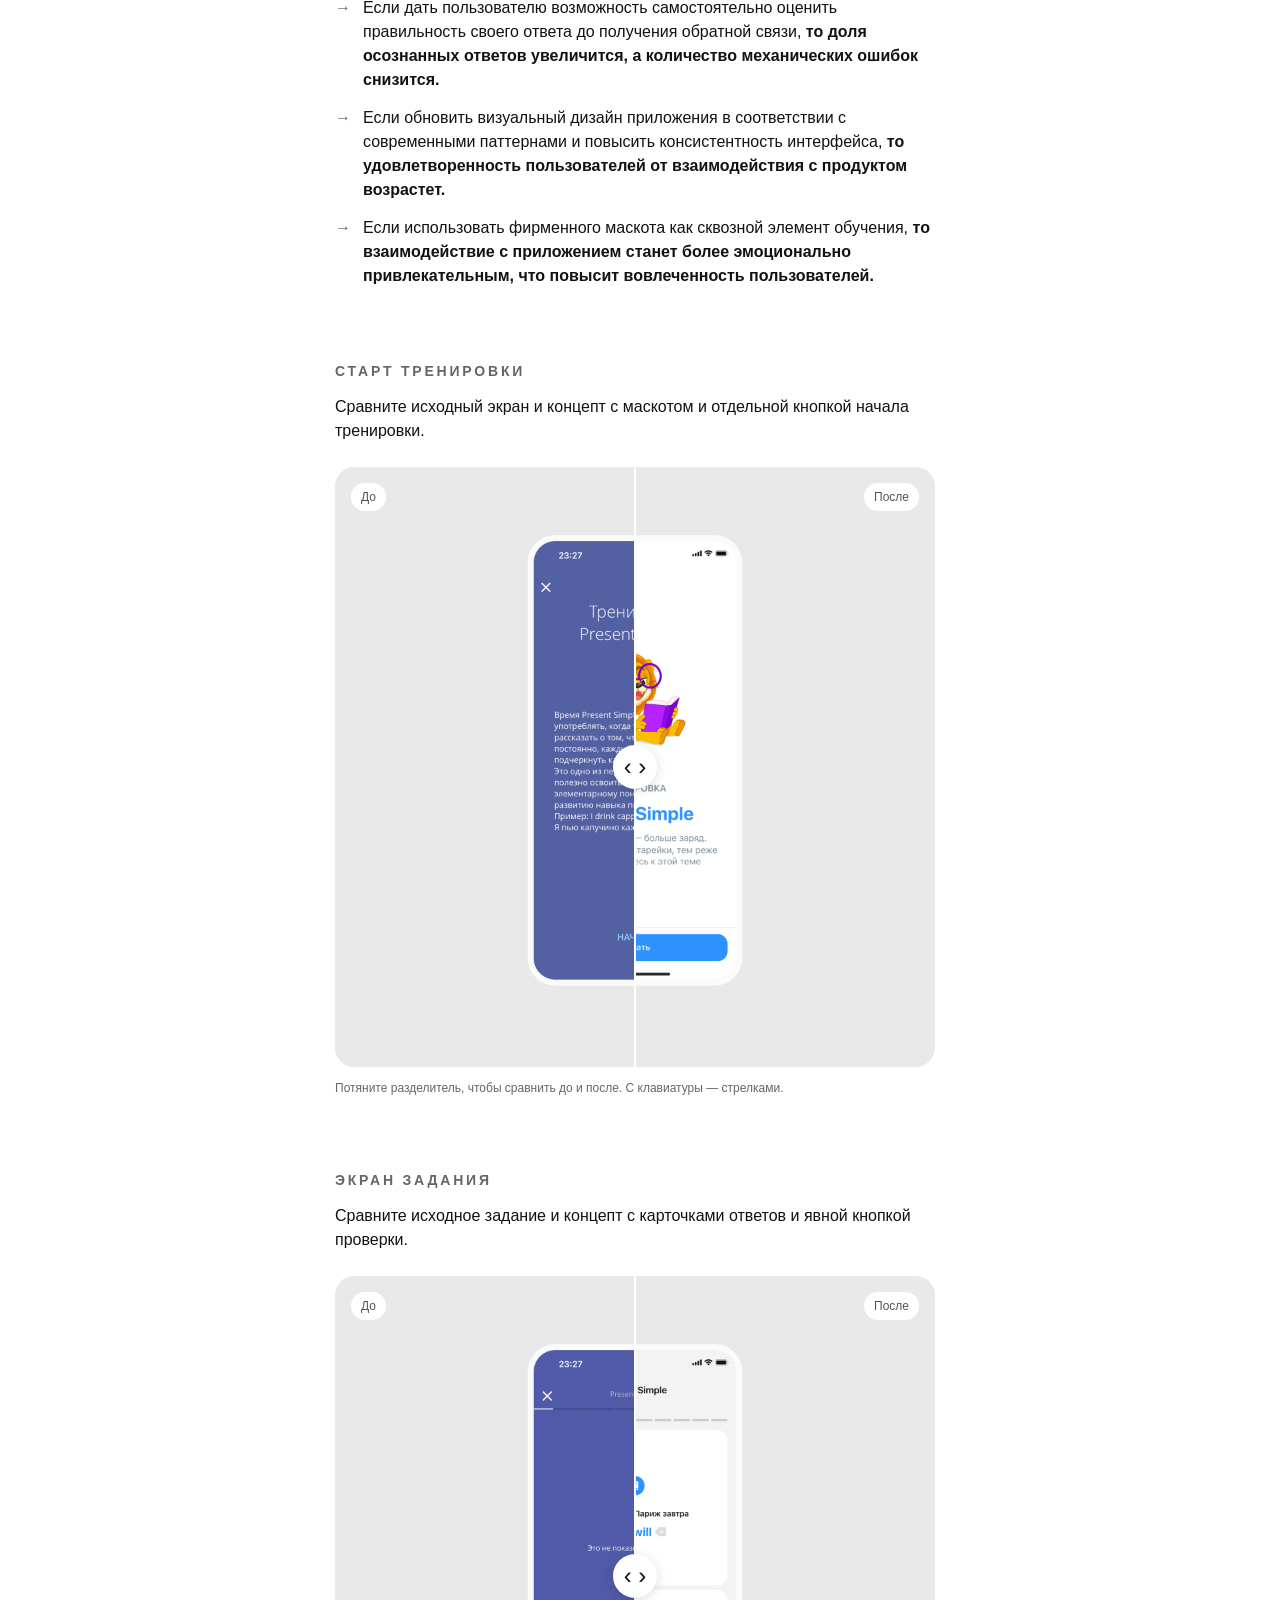
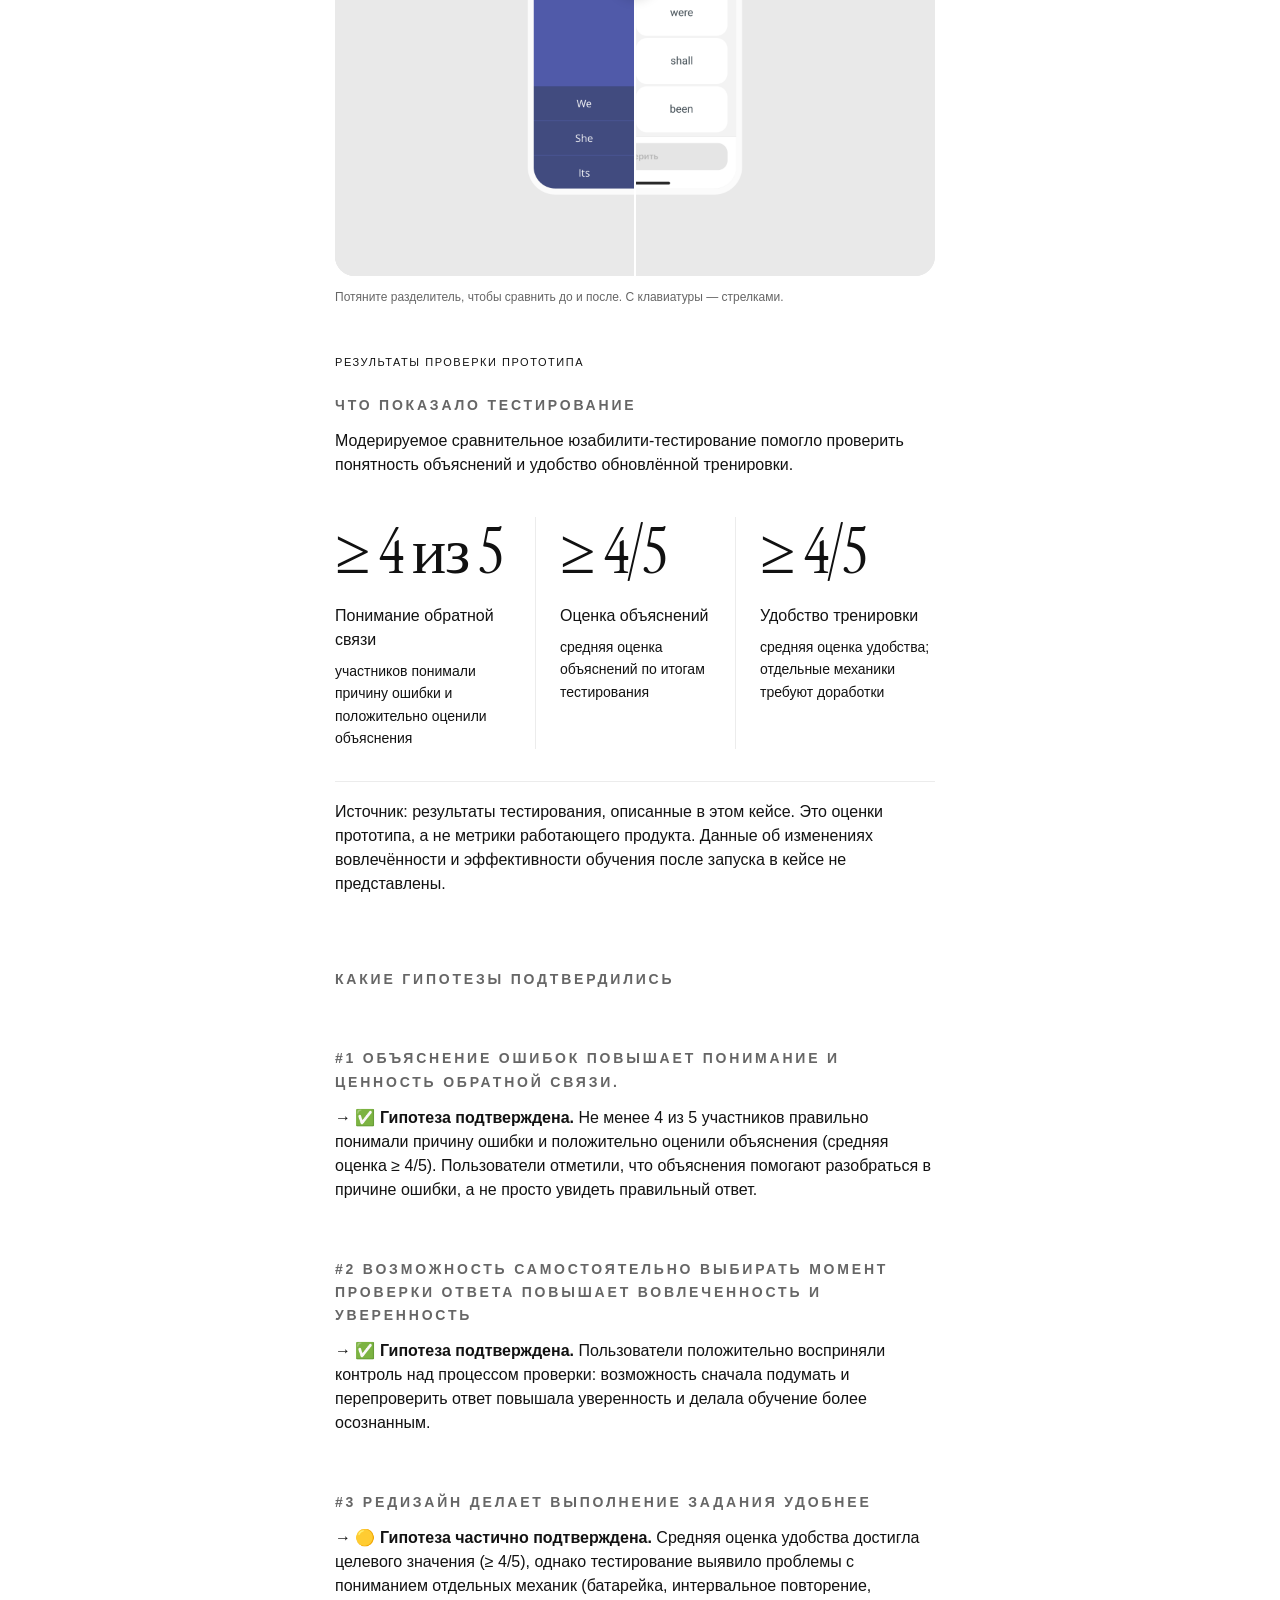
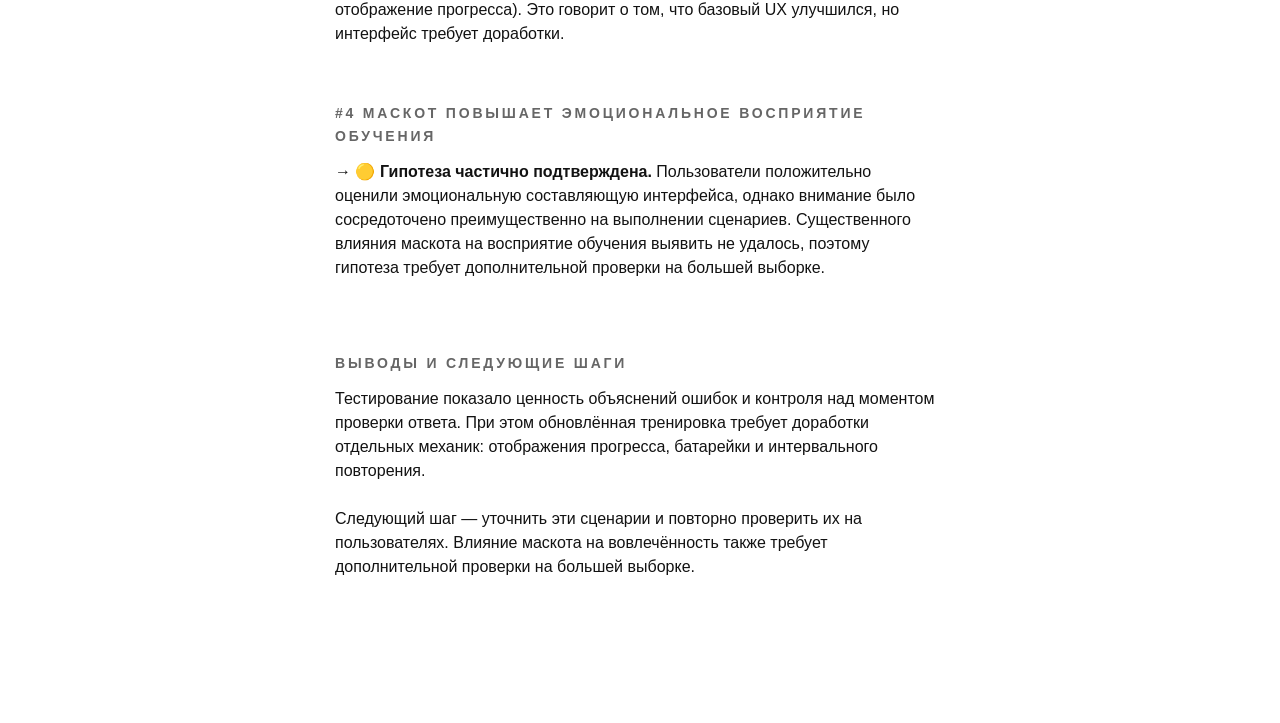
==== commit ae689a41: "Self-host Instrument Serif for reliable portfolio typography" ====
--- a/ling.html
+++ b/ling.html
@@ -5,14 +5,9 @@
     <meta name="viewport" content="width=device-width, initial-scale=1.0" />
     <meta http-equiv="X-UA-Compatible" content="ie=edge" />
     <title>Lingualeo</title>
-    <link rel="stylesheet" href="styles.css?v=20261027-compare-1" />
-    <link rel="stylesheet" href="ling.css?v=20261027-compare-1" />
-    <link rel="preconnect" href="https://fonts.googleapis.com" />
-    <link rel="preconnect" href="https://fonts.gstatic.com" crossorigin />
-    <link
-      href="https://fonts.googleapis.com/css2?family=Instrument+Serif:ital@0;1&display=swap"
-      rel="stylesheet"
-    />
+    <link rel="stylesheet" href="styles.css?v=20261027-local-font" />
+    <link rel="stylesheet" href="ling.css?v=20261027-local-font" />
+    <link rel="preload" href="fonts/instrument-serif-latin-400-normal.woff2" as="font" type="font/woff2" crossorigin />
   </head>
   <header class="header">
     <nav class="nav">
@@ -255,6 +250,6 @@
         <p>Следующий шаг — уточнить эти сценарии и повторно проверить их на пользователях. Влияние маскота на вовлечённость также требует дополнительной проверки на большей выборке.</p>
       </div>
     </section>
-    <script src="script.js?v=20261027-compare-1"></script>
+    <script src="script.js?v=20261027-local-font"></script>
   </body>
 </html>
--- a/styles.css
+++ b/styles.css
@@ -1,3 +1,41 @@
+/* instrument-serif-latin-ext-400-normal */
+@font-face {
+  font-family: 'Instrument Serif';
+  font-style: normal;
+  font-display: swap;
+  font-weight: 400;
+  src: url(fonts/instrument-serif-latin-ext-400-normal.woff2) format('woff2');
+  unicode-range: U+0100-02BA,U+02BD-02C5,U+02C7-02CC,U+02CE-02D7,U+02DD-02FF,U+0304,U+0308,U+0329,U+1D00-1DBF,U+1E00-1E9F,U+1EF2-1EFF,U+2020,U+20A0-20AB,U+20AD-20C0,U+2113,U+2C60-2C7F,U+A720-A7FF;
+}
+
+/* instrument-serif-latin-400-normal */
+@font-face {
+  font-family: 'Instrument Serif';
+  font-style: normal;
+  font-display: swap;
+  font-weight: 400;
+  src: url(fonts/instrument-serif-latin-400-normal.woff2) format('woff2');
+  unicode-range: U+0000-00FF,U+0131,U+0152-0153,U+02BB-02BC,U+02C6,U+02DA,U+02DC,U+0304,U+0308,U+0329,U+2000-206F,U+20AC,U+2122,U+2191,U+2193,U+2212,U+2215,U+FEFF,U+FFFD;
+}
+/* instrument-serif-latin-ext-400-italic */
+@font-face {
+  font-family: 'Instrument Serif';
+  font-style: italic;
+  font-display: swap;
+  font-weight: 400;
+  src: url(fonts/instrument-serif-latin-ext-400-italic.woff2) format('woff2');
+  unicode-range: U+0100-02BA,U+02BD-02C5,U+02C7-02CC,U+02CE-02D7,U+02DD-02FF,U+0304,U+0308,U+0329,U+1D00-1DBF,U+1E00-1E9F,U+1EF2-1EFF,U+2020,U+20A0-20AB,U+20AD-20C0,U+2113,U+2C60-2C7F,U+A720-A7FF;
+}
+
+/* instrument-serif-latin-400-italic */
+@font-face {
+  font-family: 'Instrument Serif';
+  font-style: italic;
+  font-display: swap;
+  font-weight: 400;
+  src: url(fonts/instrument-serif-latin-400-italic.woff2) format('woff2');
+  unicode-range: U+0000-00FF,U+0131,U+0152-0153,U+02BB-02BC,U+02C6,U+02DA,U+02DC,U+0304,U+0308,U+0329,U+2000-206F,U+20AC,U+2122,U+2191,U+2193,U+2212,U+2215,U+FEFF,U+FFFD;
+}
 * {
   margin: 0;
   padding: 0;
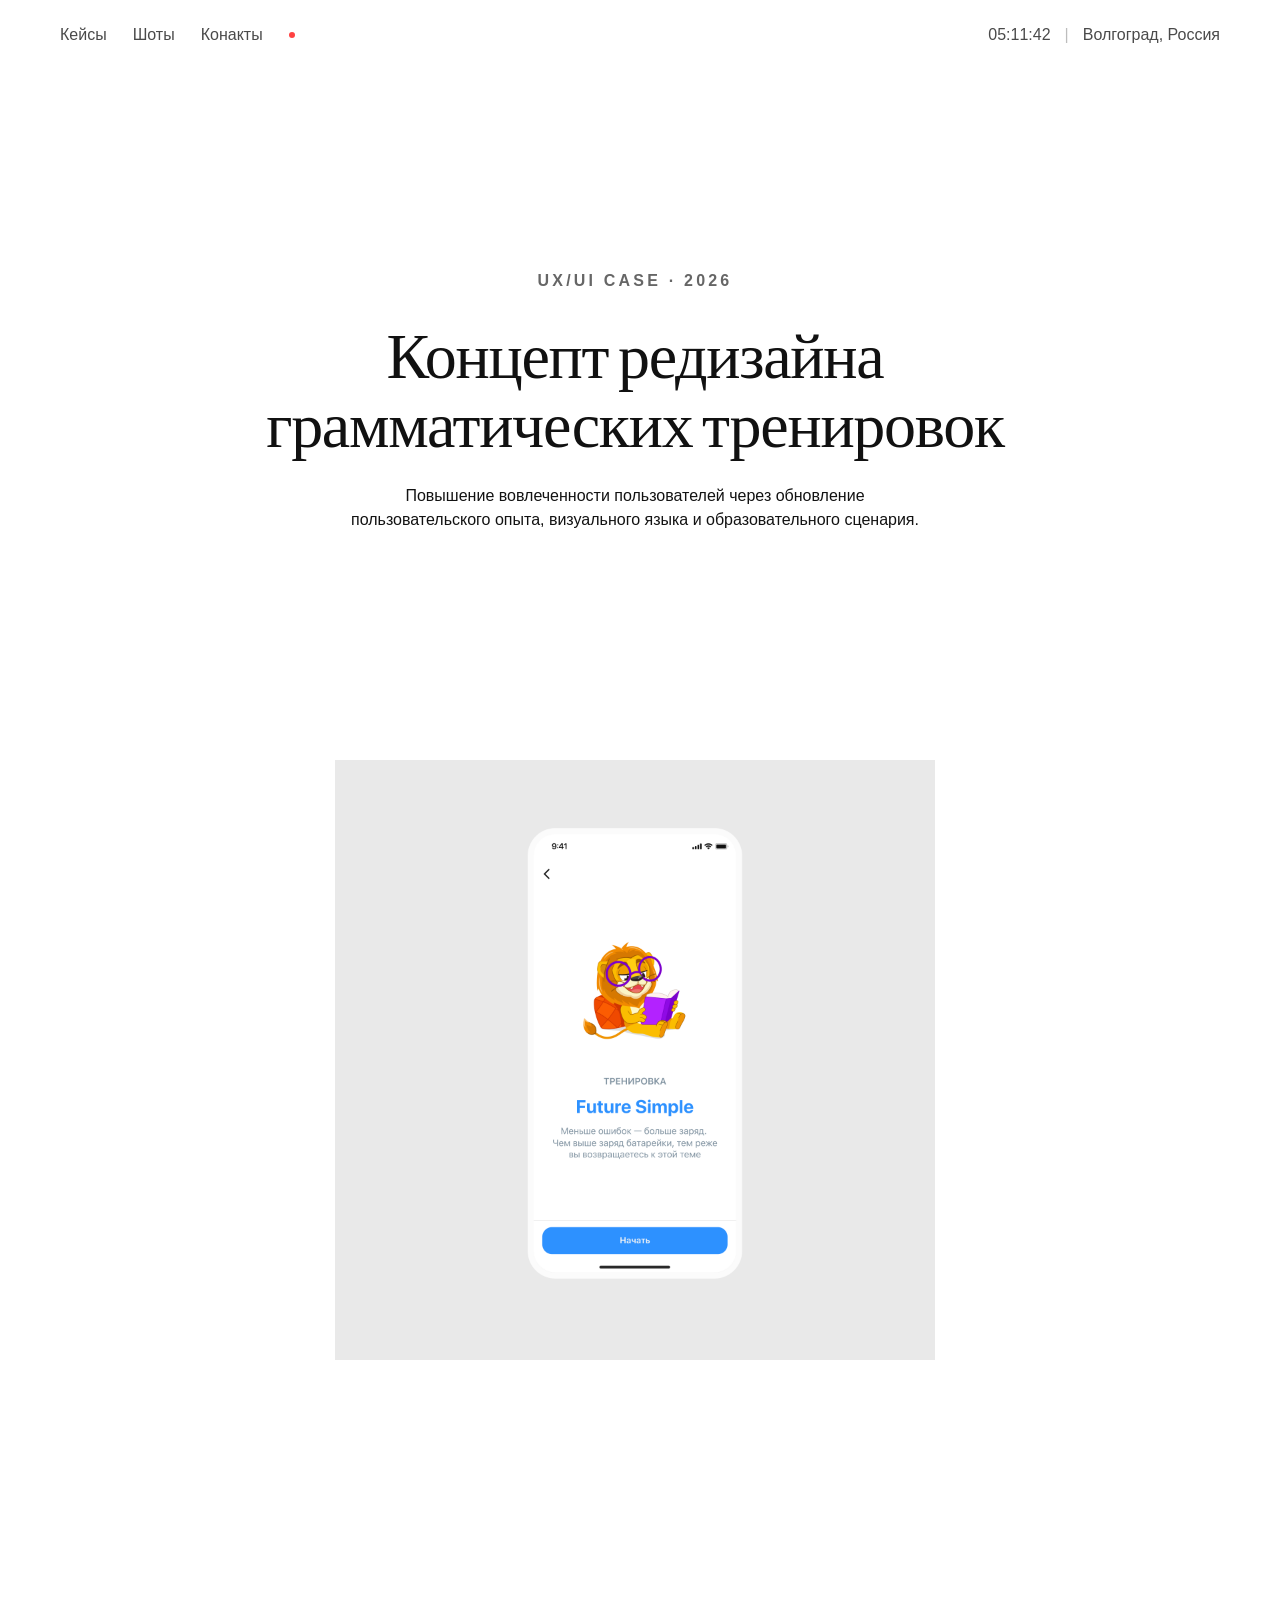
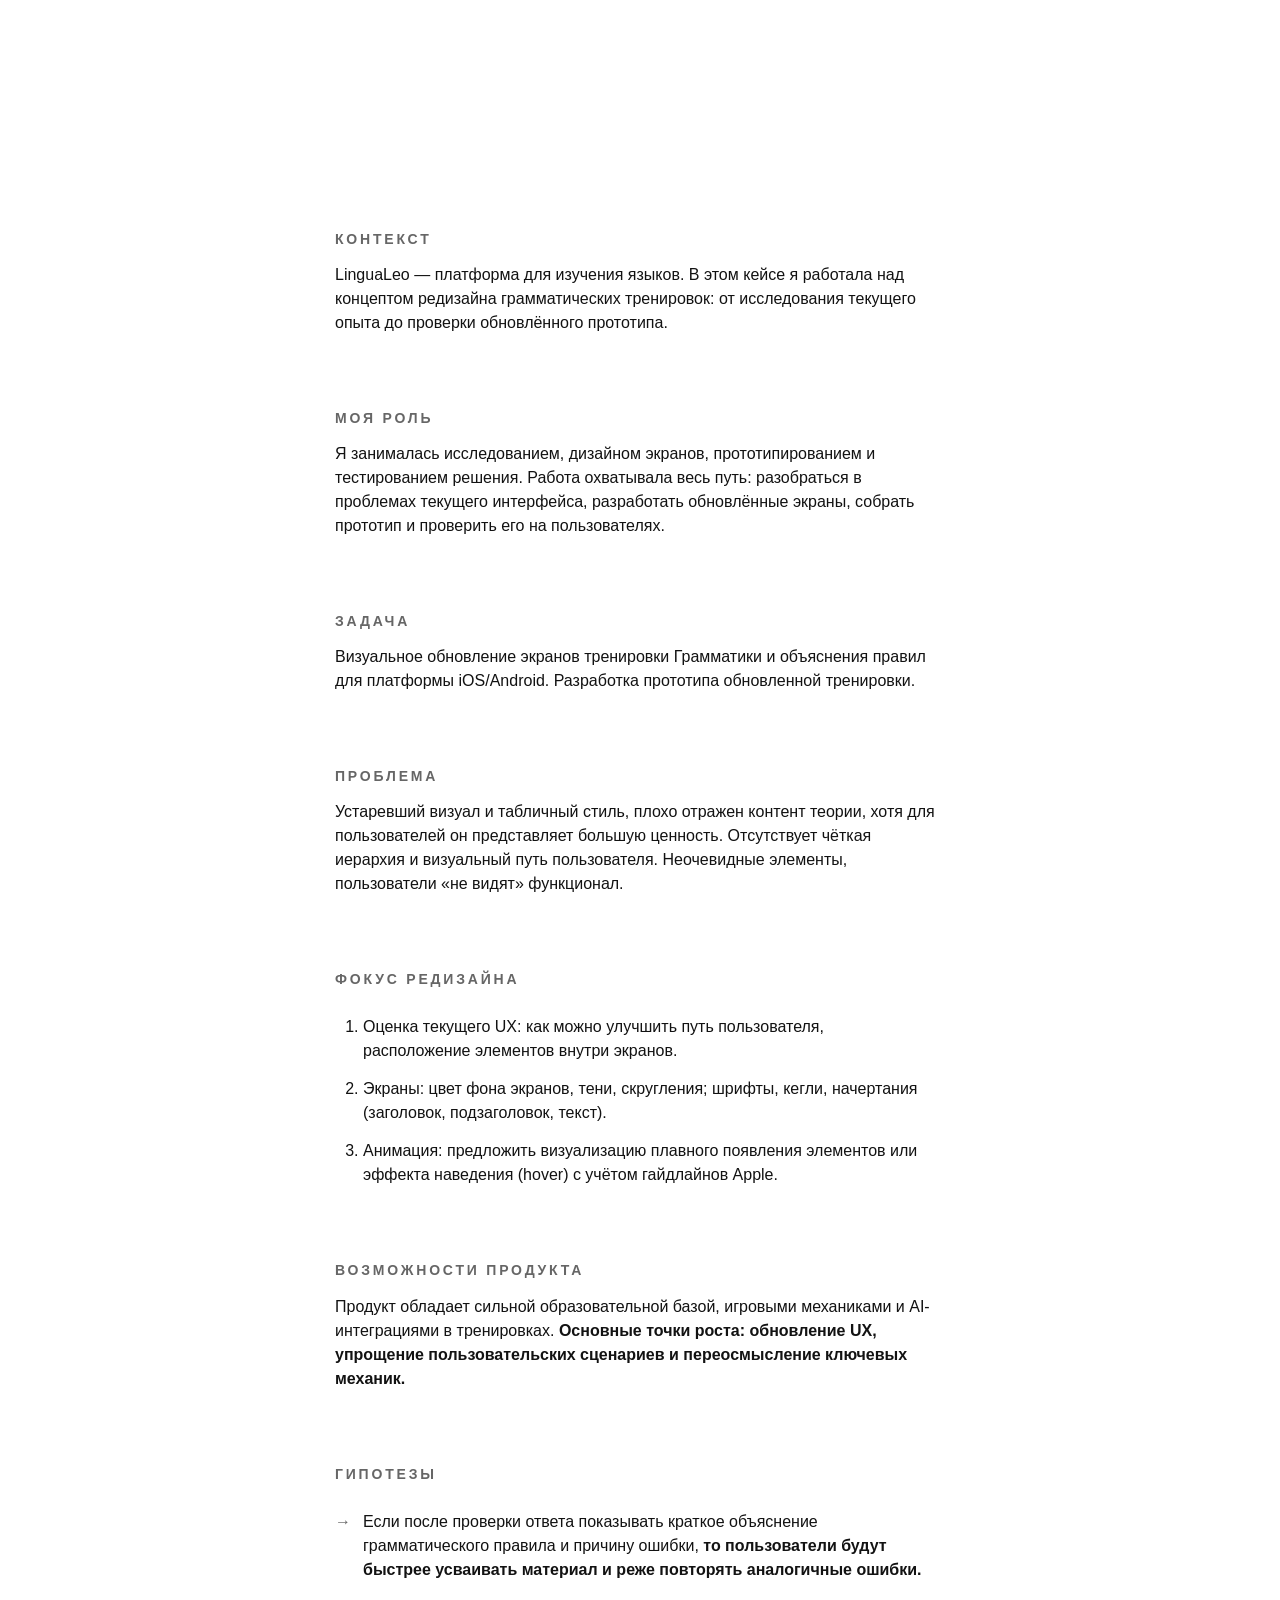
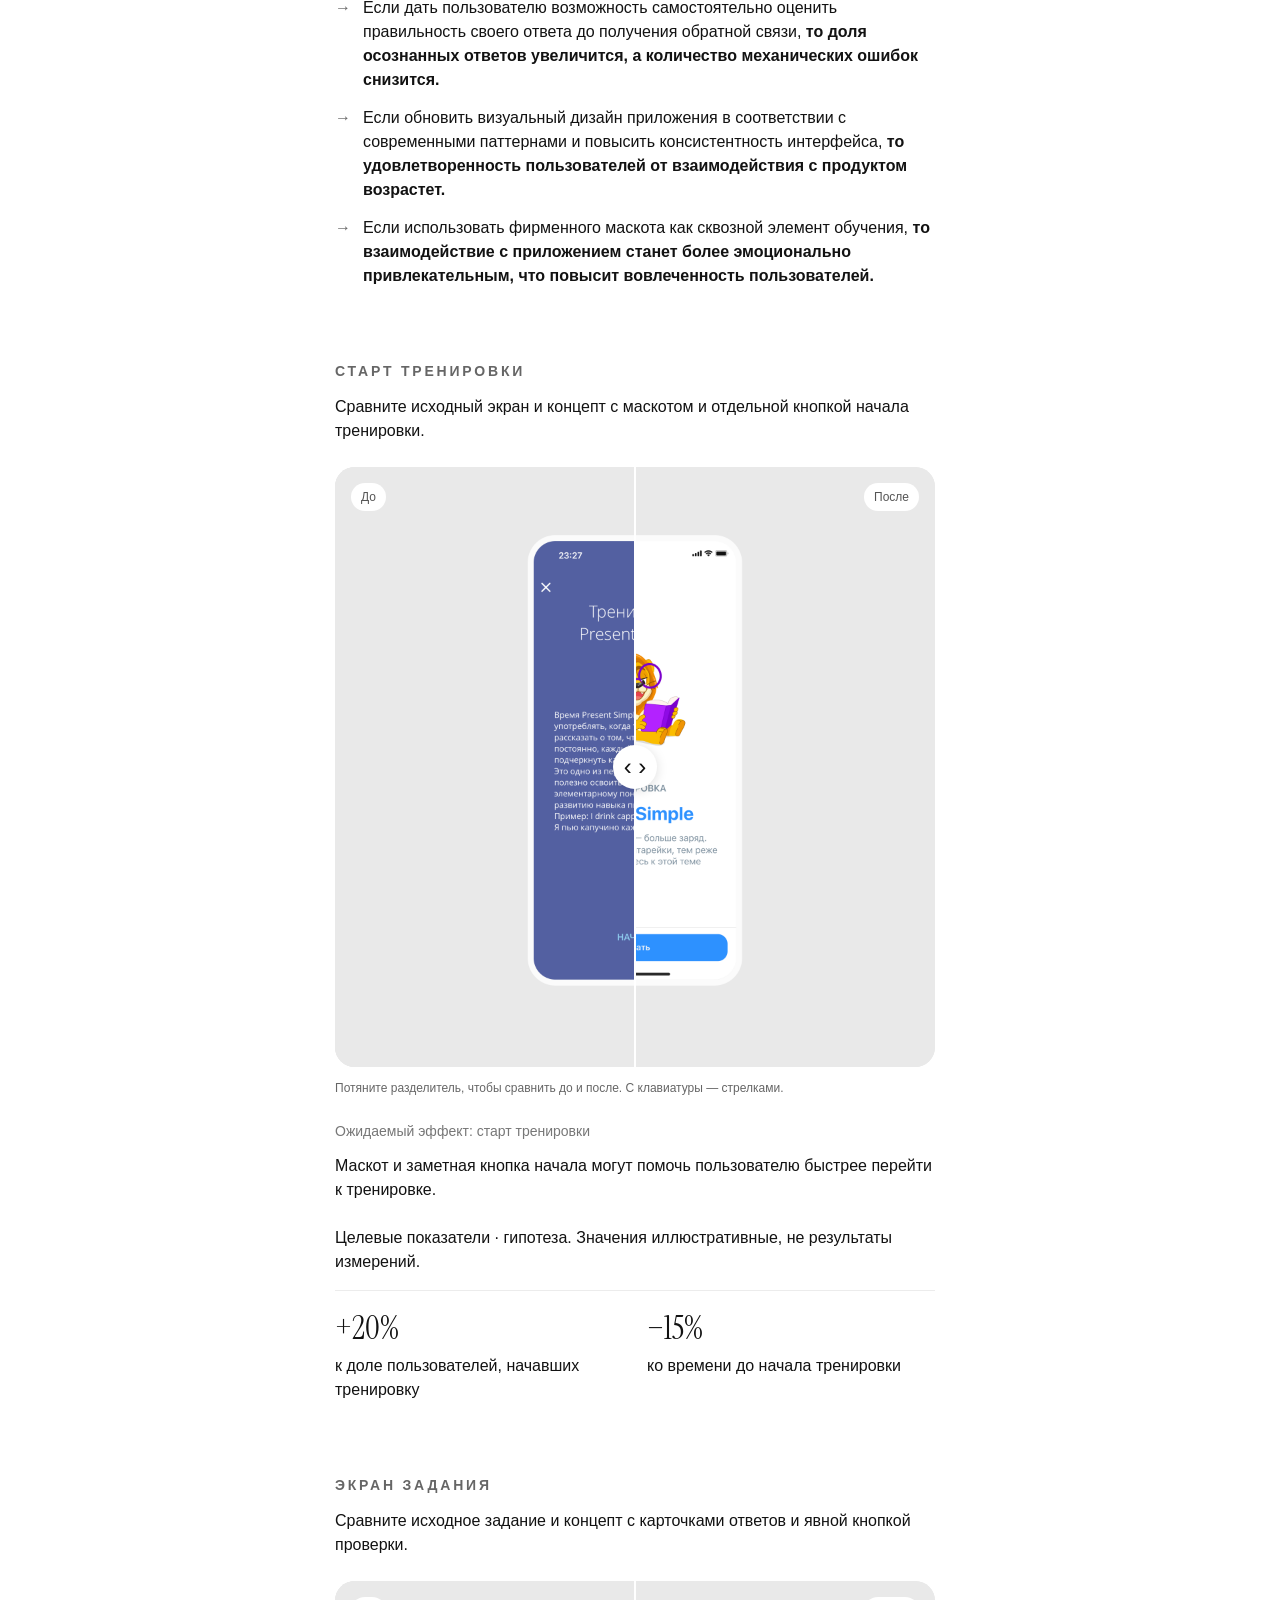
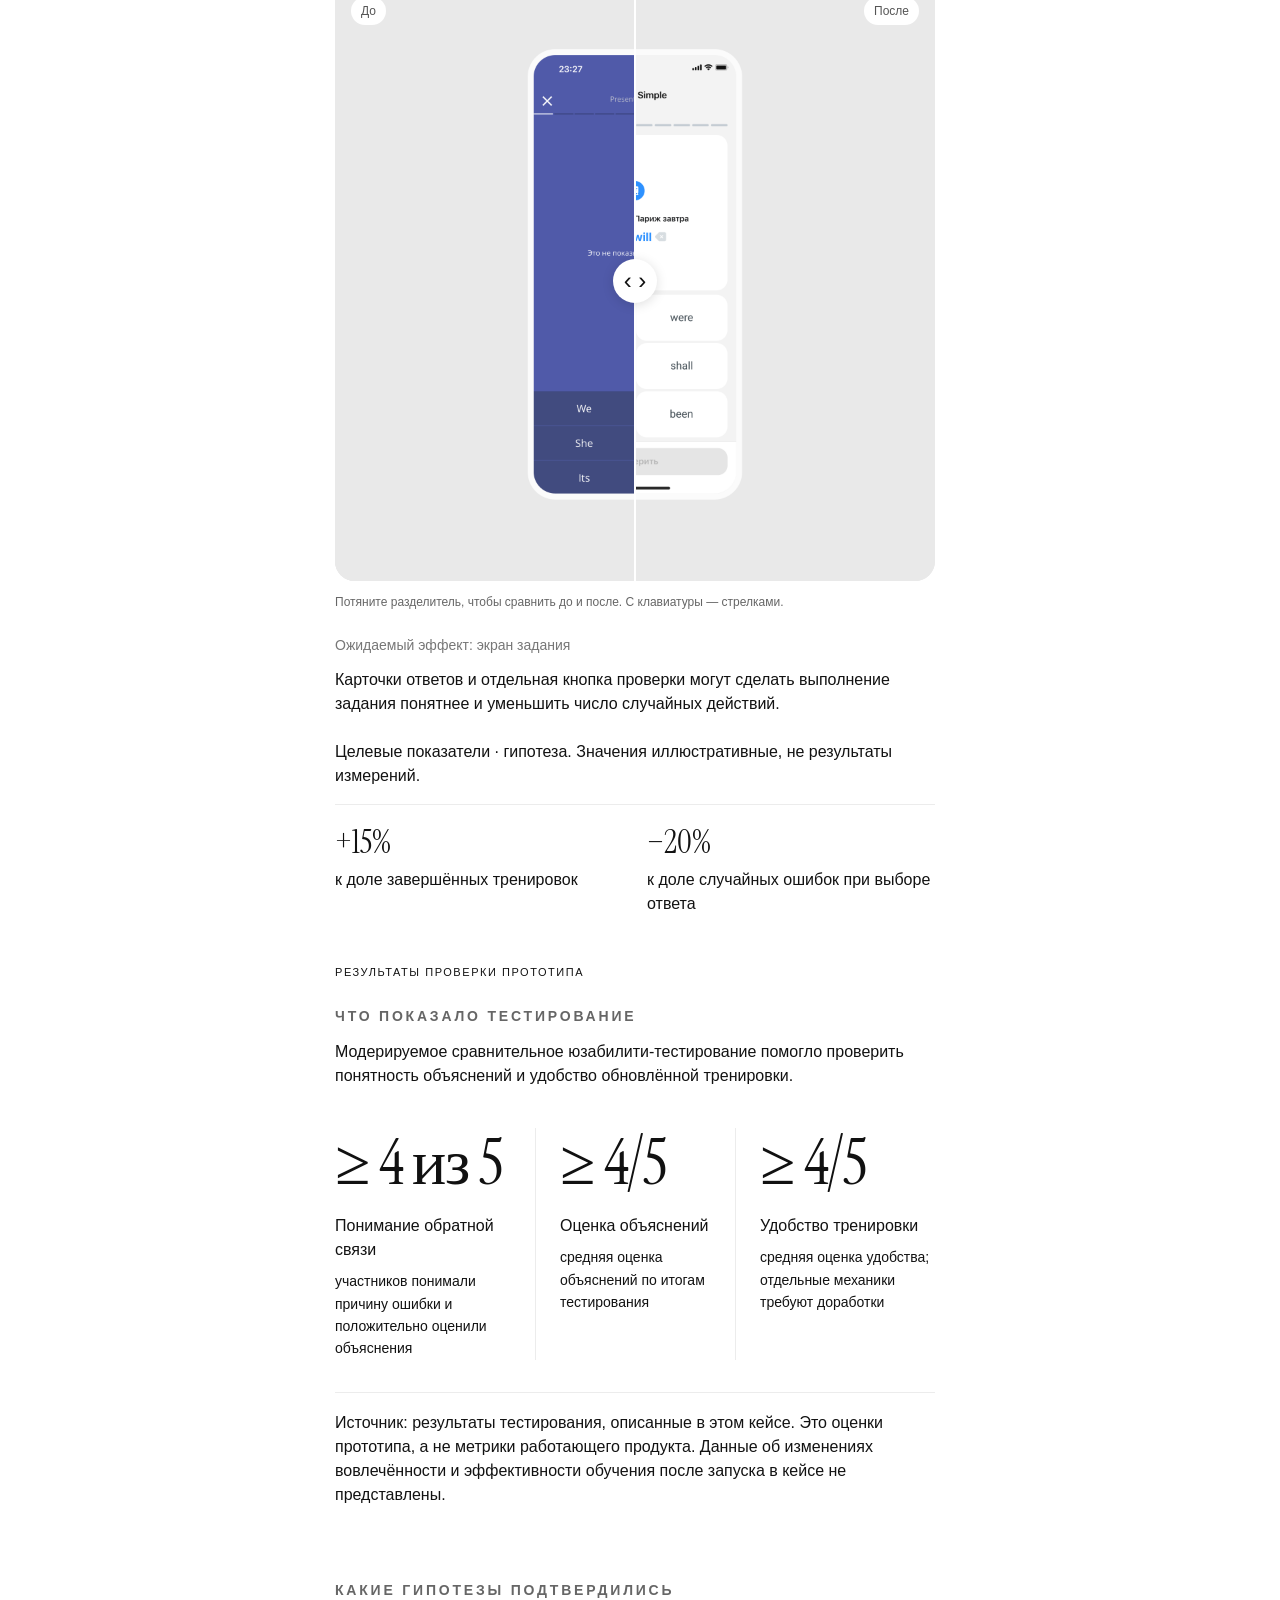
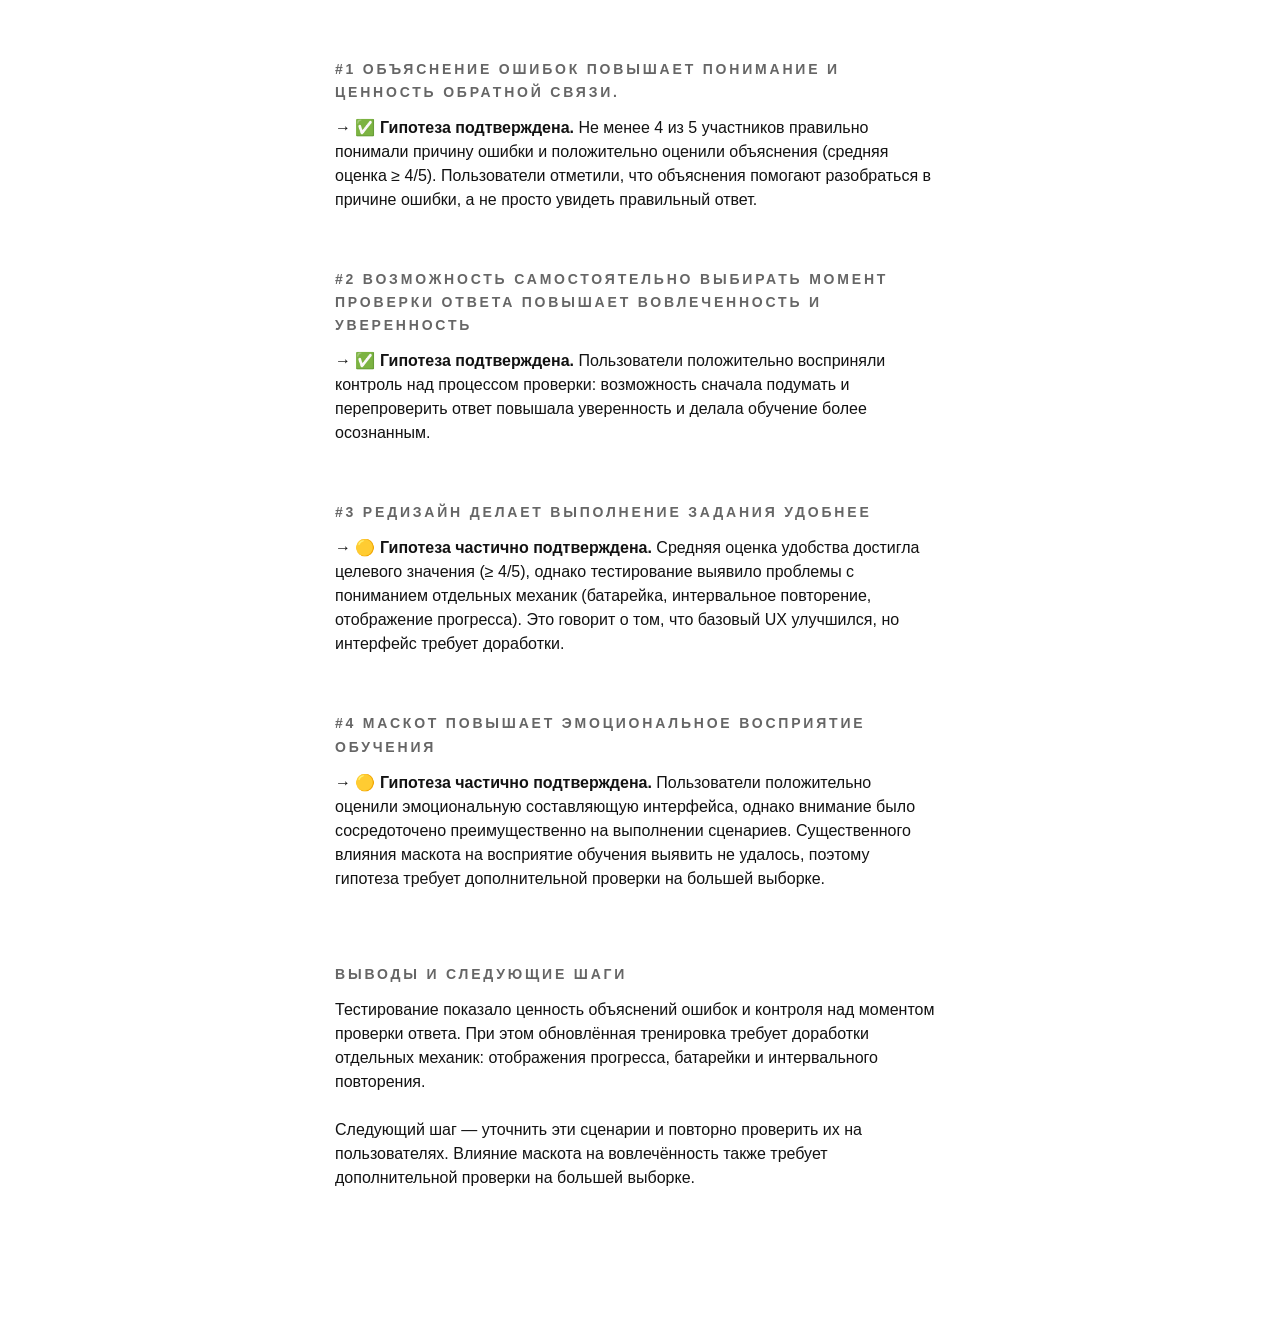
==== commit 3c4c1a9f: "Add clearly labeled illustrative target metrics below comparisons" ====
--- a/ling.html
+++ b/ling.html
@@ -5,8 +5,8 @@
     <meta name="viewport" content="width=device-width, initial-scale=1.0" />
     <meta http-equiv="X-UA-Compatible" content="ie=edge" />
     <title>Lingualeo</title>
-    <link rel="stylesheet" href="styles.css?v=20261027-local-font" />
-    <link rel="stylesheet" href="ling.css?v=20261027-local-font" />
+    <link rel="stylesheet" href="styles.css?v=20261027-impact-metrics" />
+    <link rel="stylesheet" href="ling.css?v=20261027-impact-metrics" />
     <link rel="preload" href="fonts/instrument-serif-latin-400-normal.woff2" as="font" type="font/woff2" crossorigin />
   </head>
   <header class="header">
@@ -162,6 +162,16 @@
           </div>
           <figcaption>Потяните разделитель, чтобы сравнить до и после. С клавиатуры — стрелками.</figcaption>
         </figure>
+        <section class="case-impact" aria-labelledby="case-impact-0">
+          <h4 id="case-impact-0">Ожидаемый эффект: старт тренировки</h4>
+          <p>Маскот и заметная кнопка начала могут помочь пользователю быстрее перейти к тренировке.</p>
+          <p class="case-impact__note">Целевые показатели · гипотеза. Значения иллюстративные, не результаты измерений.</p>
+          <dl class="case-impact__metrics">
+            <div><dt>к доле пользователей, начавших тренировку</dt><dd>+20%</dd></div>
+            <div><dt>ко времени до начала тренировки</dt><dd>−15%</dd></div>
+          </dl>
+        </section>
+
 
         <h3>Экран задания</h3>
         <p>Сравните исходное задание и концепт с карточками ответов и явной кнопкой проверки.</p>
@@ -176,6 +186,16 @@
           </div>
           <figcaption>Потяните разделитель, чтобы сравнить до и после. С клавиатуры — стрелками.</figcaption>
         </figure>
+        <section class="case-impact" aria-labelledby="case-impact-1">
+          <h4 id="case-impact-1">Ожидаемый эффект: экран задания</h4>
+          <p>Карточки ответов и отдельная кнопка проверки могут сделать выполнение задания понятнее и уменьшить число случайных действий.</p>
+          <p class="case-impact__note">Целевые показатели · гипотеза. Значения иллюстративные, не результаты измерений.</p>
+          <dl class="case-impact__metrics">
+            <div><dt>к доле завершённых тренировок</dt><dd>+15%</dd></div>
+            <div><dt>к доле случайных ошибок при выборе ответа</dt><dd>−20%</dd></div>
+          </dl>
+        </section>
+
 
         <section class="case-results" aria-labelledby="case-results-title">
           <p class="case-results__eyebrow">РЕЗУЛЬТАТЫ ПРОВЕРКИ ПРОТОТИПА</p>
@@ -250,6 +270,6 @@
         <p>Следующий шаг — уточнить эти сценарии и повторно проверить их на пользователях. Влияние маскота на вовлечённость также требует дополнительной проверки на большей выборке.</p>
       </div>
     </section>
-    <script src="script.js?v=20261027-local-font"></script>
+    <script src="script.js?v=20261027-impact-metrics"></script>
   </body>
 </html>
--- a/ling.css
+++ b/ling.css
@@ -302,3 +302,24 @@
   .case-comparison__divider span, .case-comparison__label { background: Canvas; color: CanvasText; border: 1px solid CanvasText; }
   .case-comparison__surface:focus-within { outline-color: Highlight; }
 }
+
+/* Caption, explanation and a quiet two-column metric row beneath each screen. */
+.case-comparison:has(+ .case-impact) { margin-bottom: 24px; }
+.case-impact { margin: 0 0 48px; }
+.case-page .case-impact h4,
+.case-dialog .case-impact h4 { margin-top: 0; font-size: 14px; font-weight: 400; line-height: 1.5; letter-spacing: normal; text-transform: none; color: #777; }
+.case-page .case-impact__note,
+.case-dialog .case-impact__note { font-size: 12px; line-height: 1.5; color: #666; margin-bottom: 16px; }
+.case-impact__metrics { display: grid; grid-template-columns: repeat(2, minmax(0, 1fr)); gap: 24px; padding-top: 20px; border-top: 1px solid #ececec; font-family: Inter, Arial, sans-serif; color: #121212; }
+.case-impact__metrics > div { display: flex; flex-direction: column; gap: 8px; }
+.case-impact__metrics dd { order: -1; margin: 0; font: 400 32px/1.1 "Instrument Serif", Georgia, serif; }
+.case-impact__metrics dt { font-size: 16px; line-height: 1.5; }
+@media (max-width: 400px) {
+  .case-impact__metrics { gap: 16px; }
+  .case-impact__metrics dt { font-size: 14px; }
+}
+@media (forced-colors: active) {
+  .case-page .case-impact h4, .case-dialog .case-impact h4,
+  .case-page .case-impact__note, .case-dialog .case-impact__note,
+  .case-impact__metrics { color: CanvasText; }
+}
